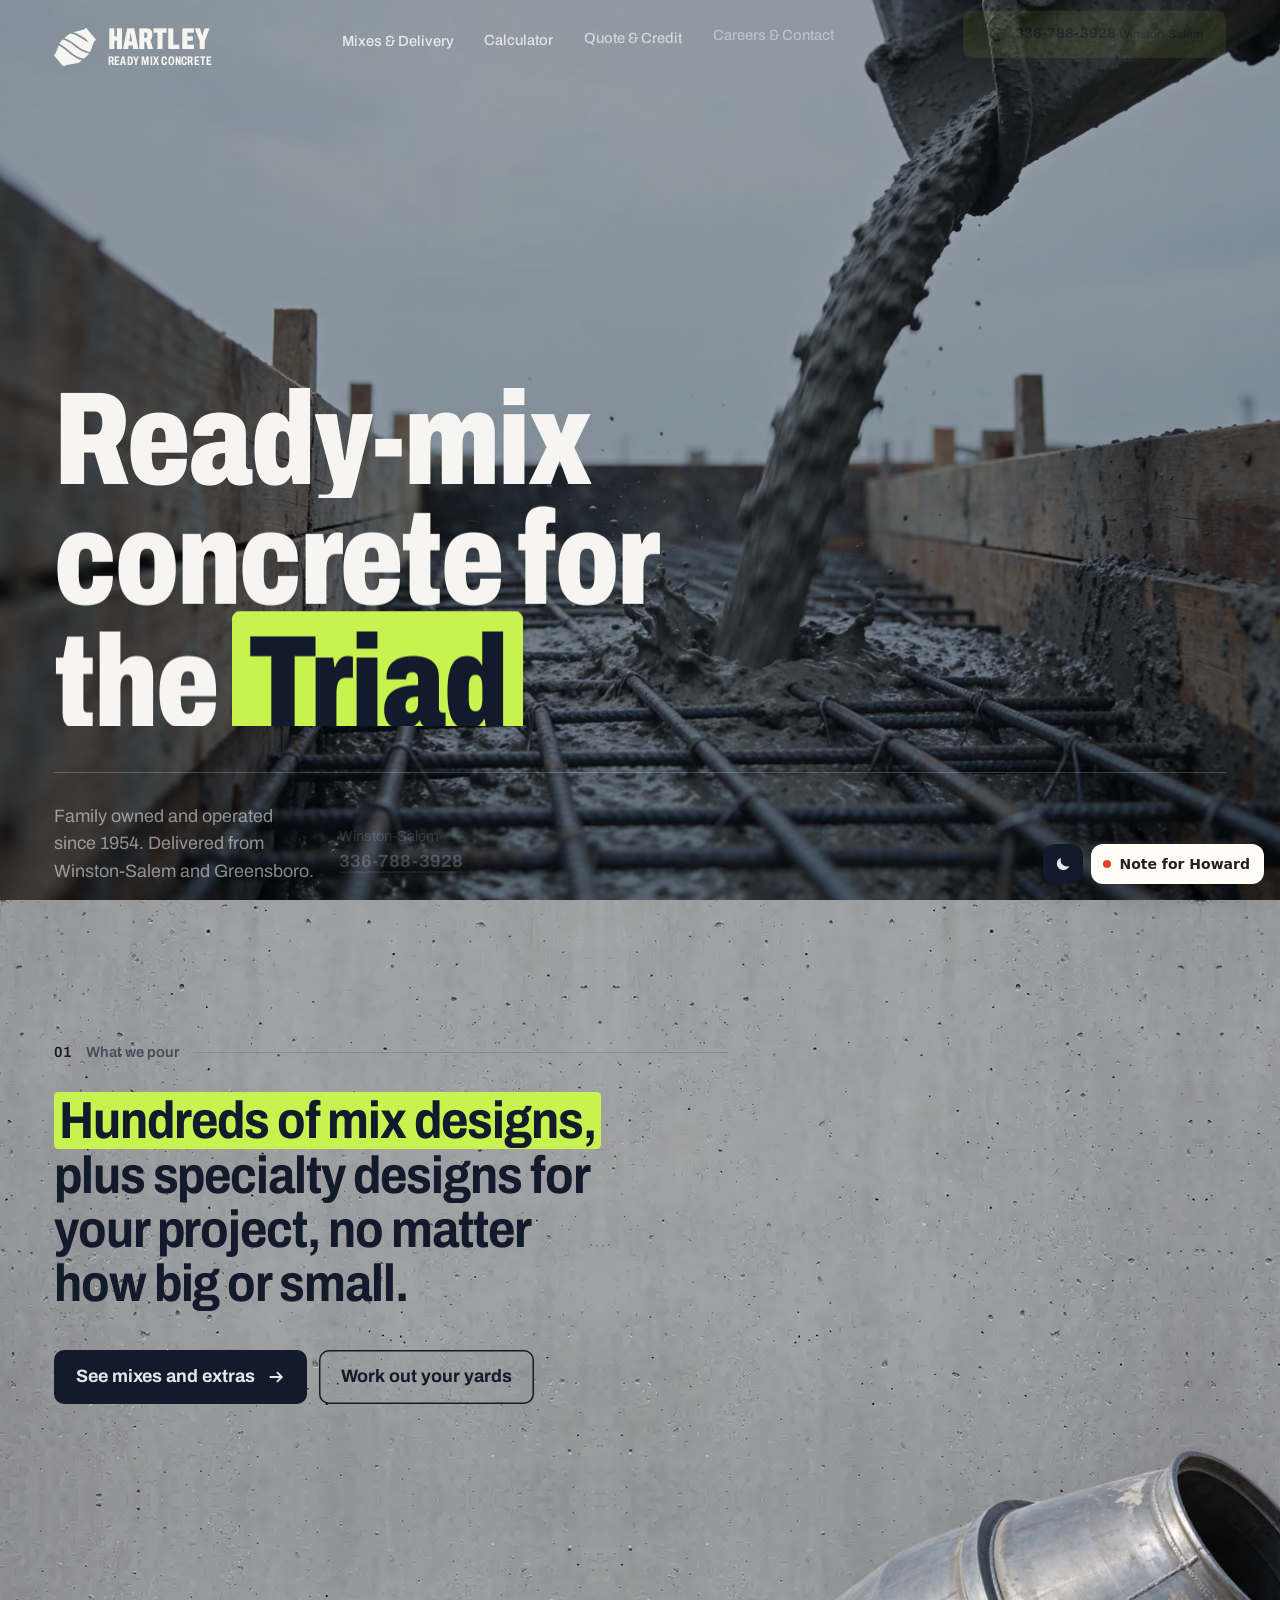
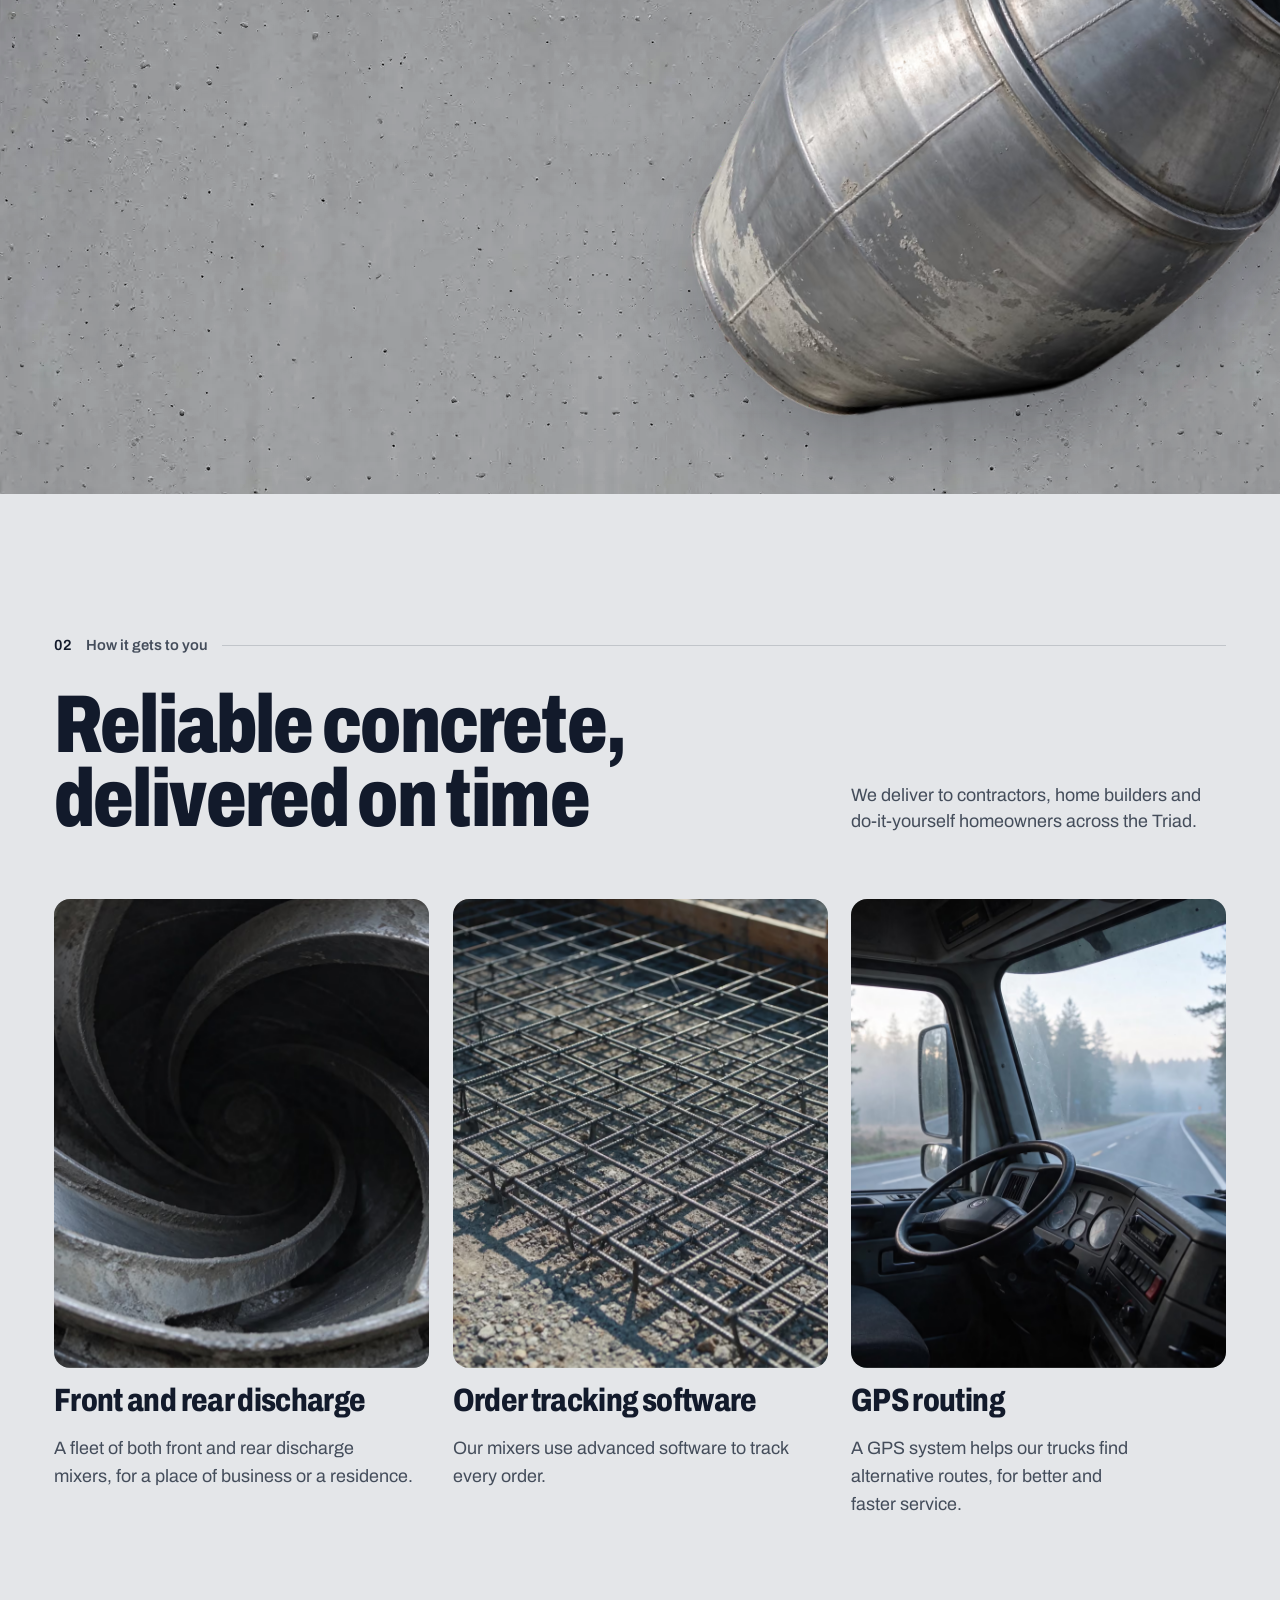
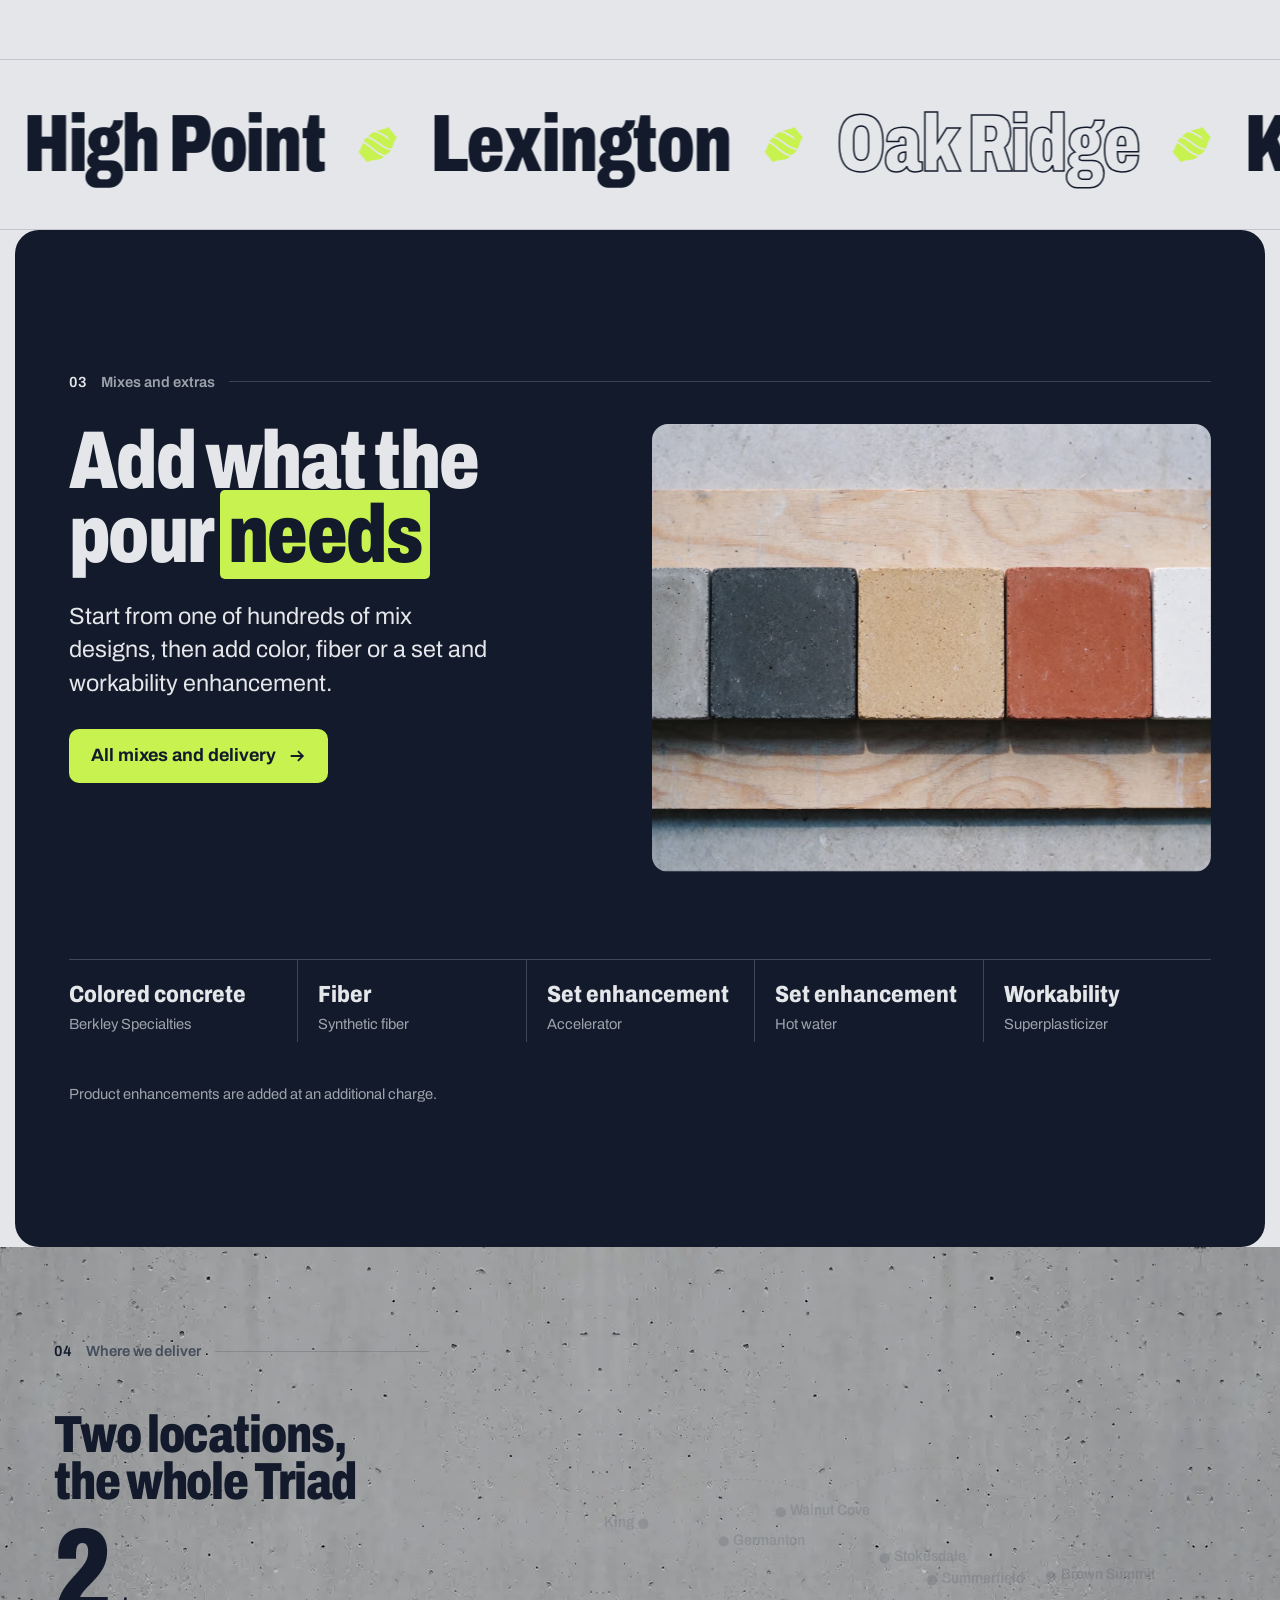
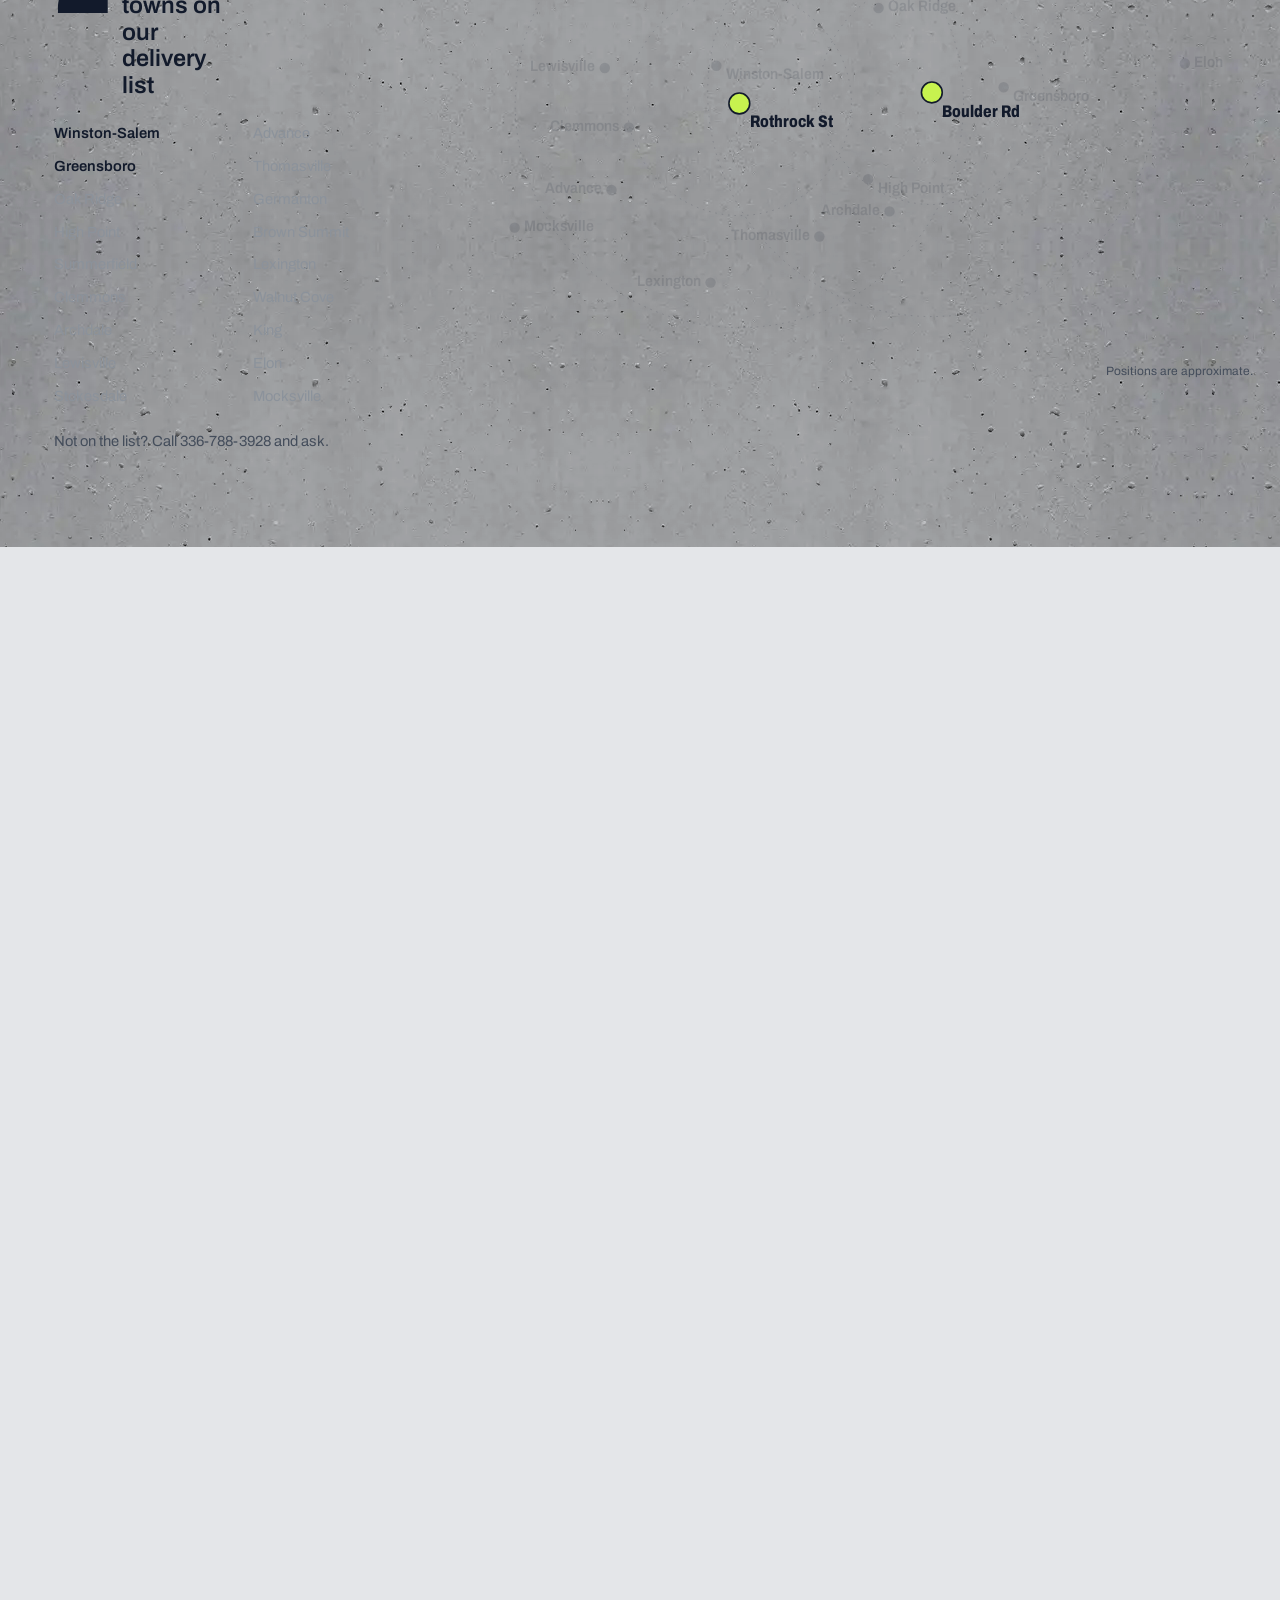
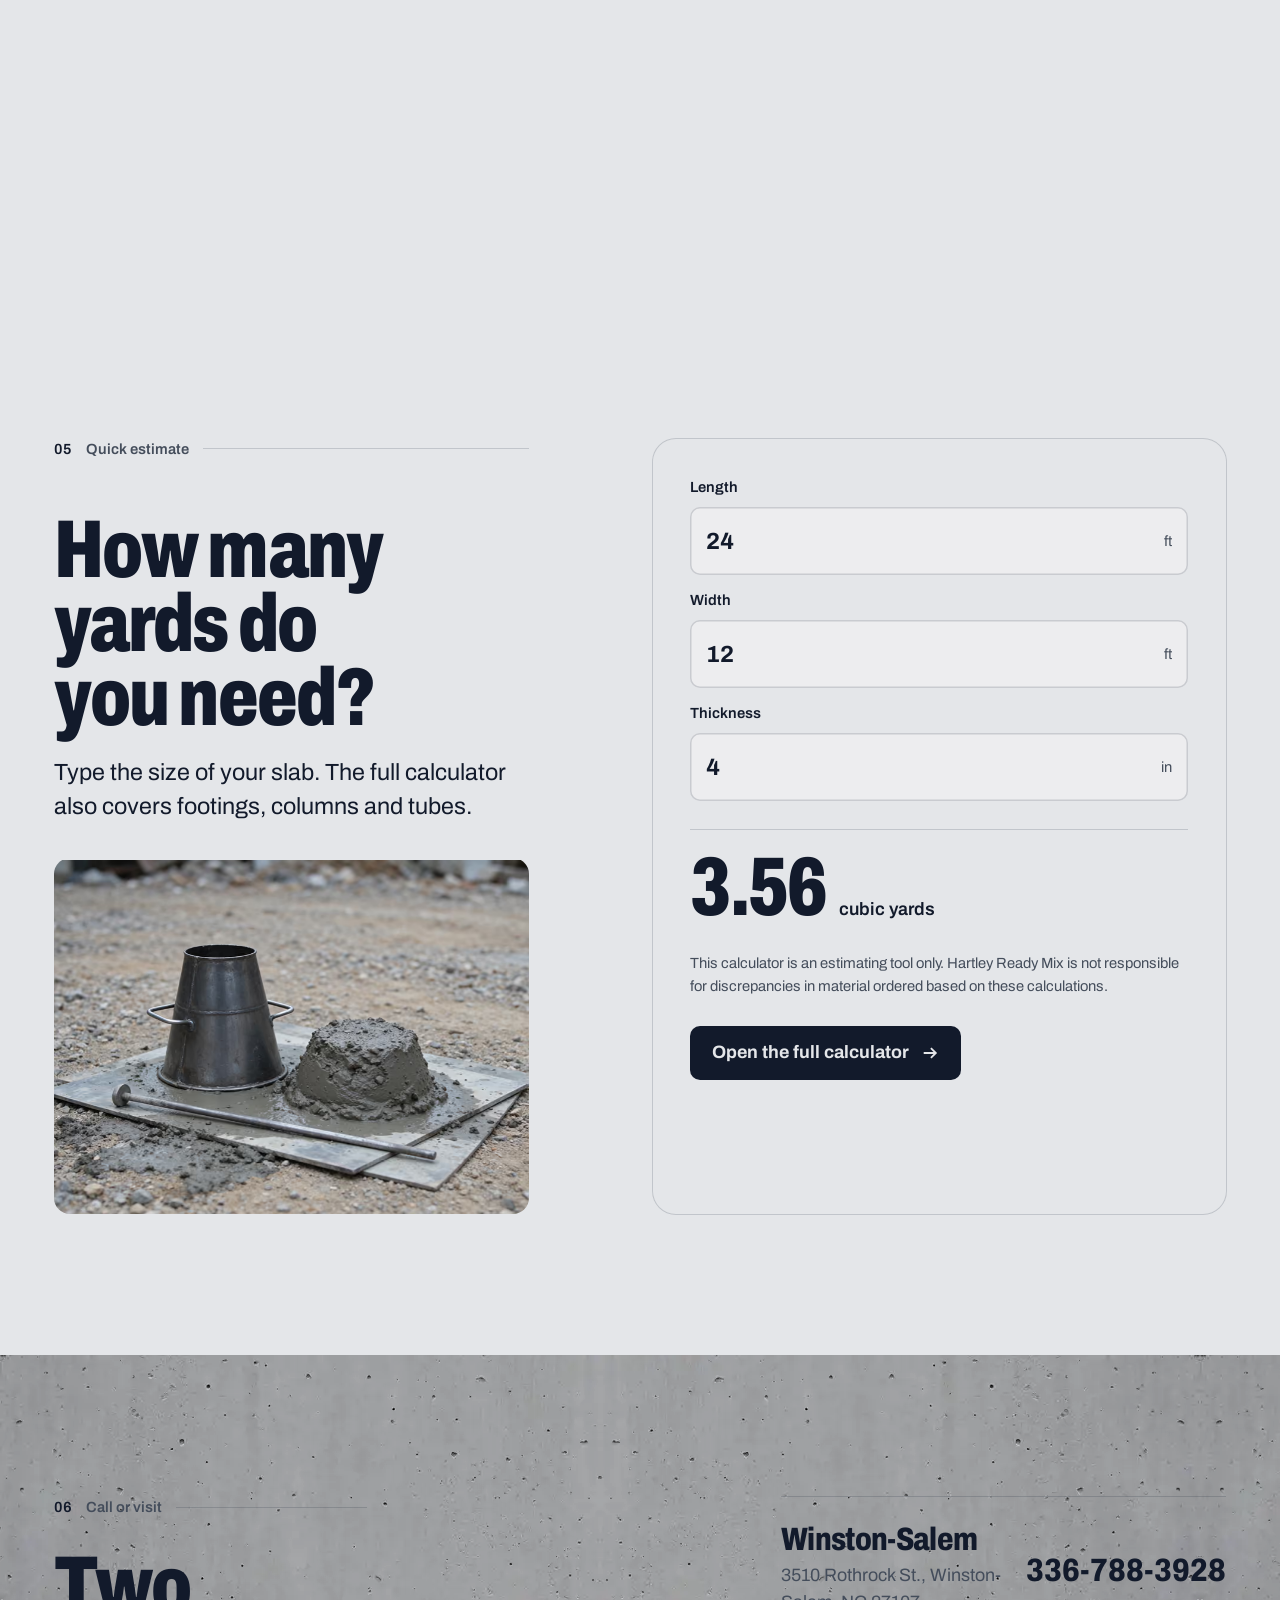
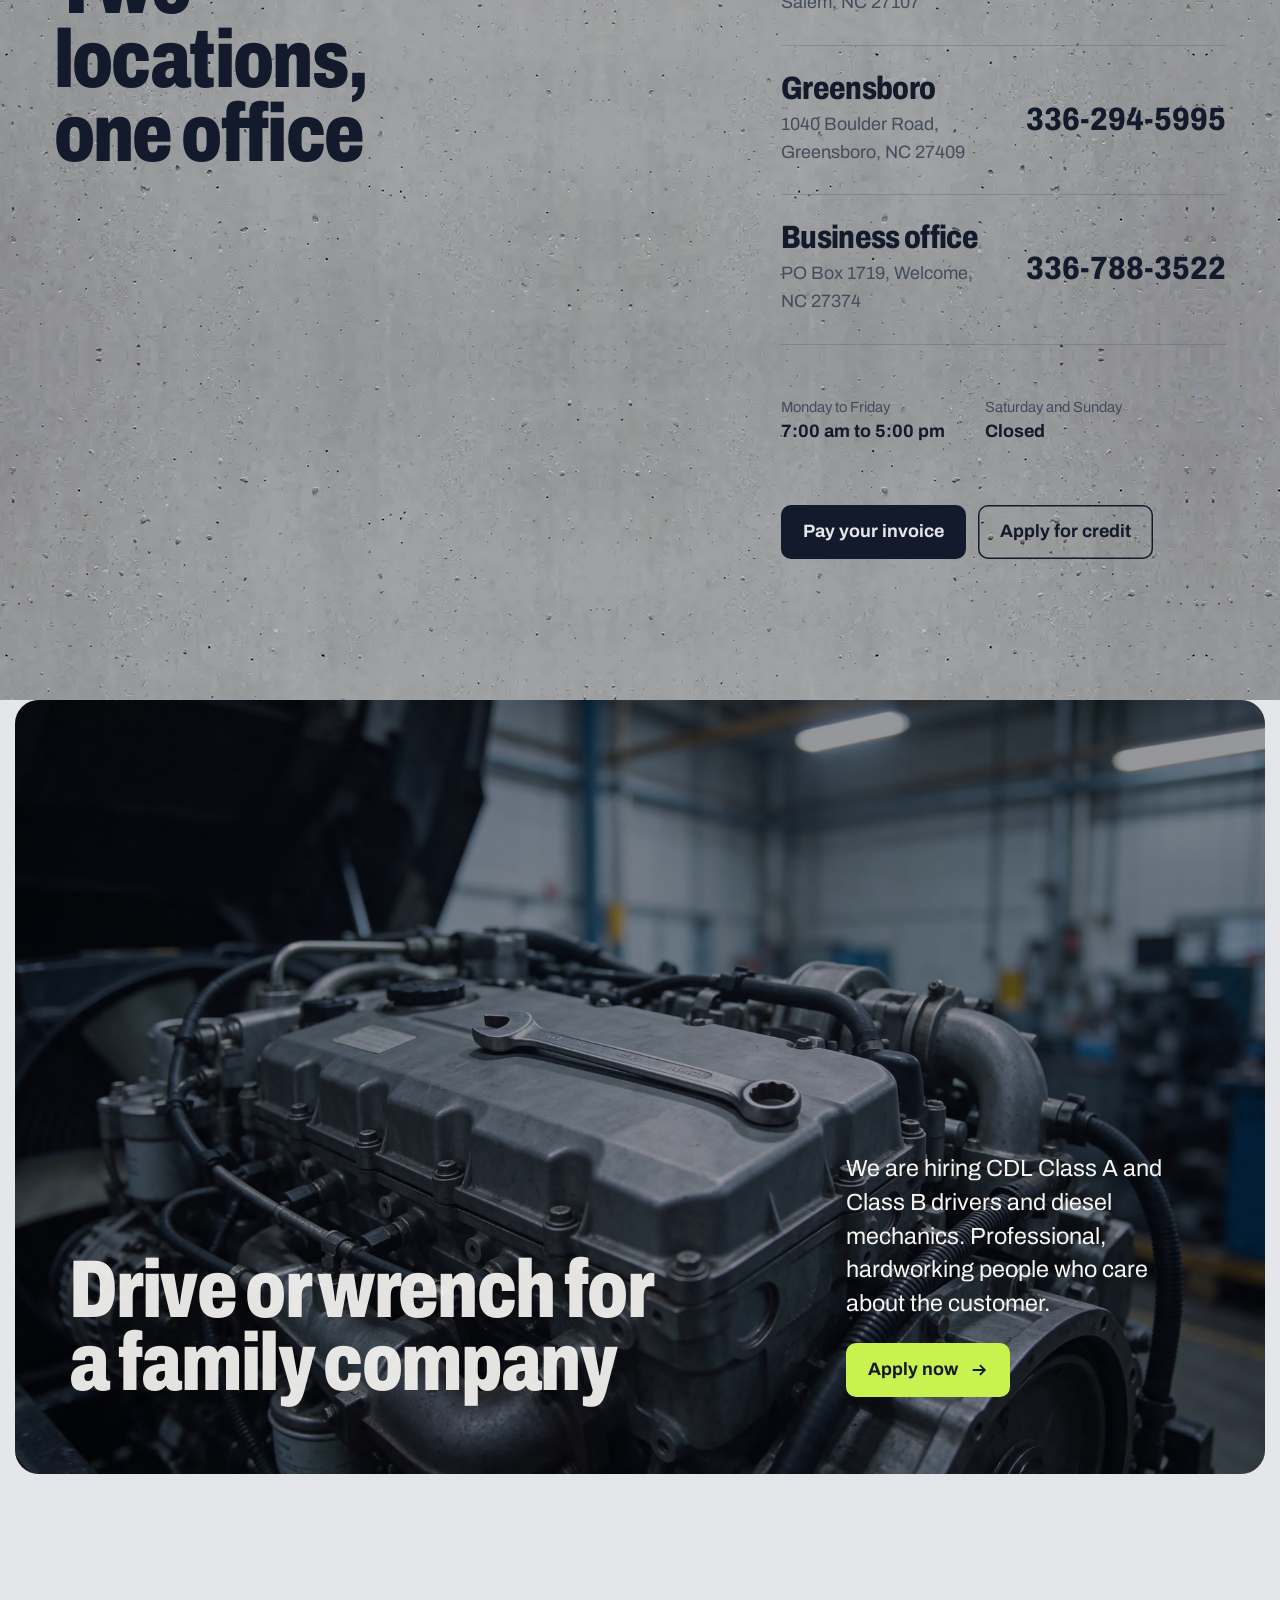
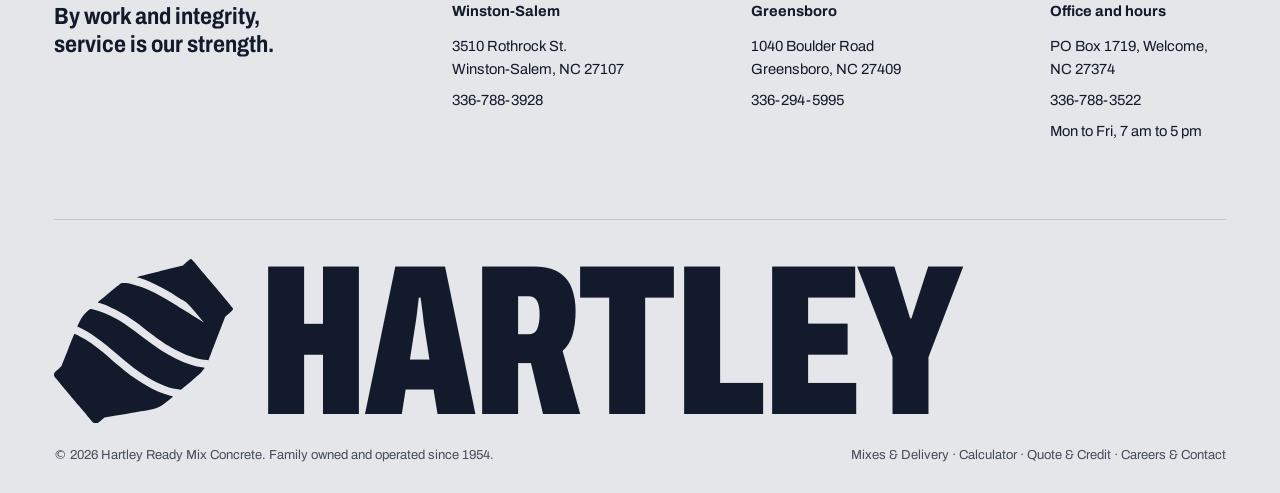
==== index.html @ 89323b5a "Chapter 3: Mixes & Delivery, Calculator, Quote & Credit, Careers & Contact Photo headers, full three" ====
<!doctype html>
<html lang="en" data-theme="light">
<head>
<meta charset="utf-8">
<meta name="viewport" content="width=device-width, initial-scale=1, viewport-fit=cover">
<title>Hartley Ready Mix Concrete | Ready-mix concrete for the Triad since 1954</title>
<meta name="description" content="Family owned and operated since 1954. Ready-mix concrete delivered from Winston-Salem and Greensboro, NC across the Triad. Call 336-788-3928.">
<meta name="robots" content="noindex">
<meta name="theme-color" content="#1b2130">
<meta name="color-scheme" content="light dark">
<link rel="icon" href="assets/brand/favicon.svg" type="image/svg+xml">
<link rel="preload" href="assets/fonts/archivo.woff2" as="font" type="font/woff2" crossorigin>
<link rel="preload" as="image" href="assets/img/hero-pour-1600.avif" imagesrcset="assets/img/hero-pour-1000.avif 1000w, assets/img/hero-pour-1600.avif 1600w, assets/img/hero-pour-2400.avif 2400w" imagesizes="100vw" type="image/avif" fetchpriority="high">
<link rel="stylesheet" href="assets/css/site.css">
<script>
  (function () {
    var d = document.documentElement;
    try {
      var saved = localStorage.getItem("hrm-theme");
      d.dataset.theme = saved || (matchMedia("(prefers-color-scheme: dark)").matches ? "dark" : "light");
      var calm = matchMedia("(prefers-reduced-motion: reduce)").matches;
      if (!calm && !sessionStorage.getItem("hrm-intro")) {
        d.classList.add("intro");
        setTimeout(function () { d.classList.remove("intro"); }, 5000);
      }
    } catch (e) {}
  })();
</script>
</head>
<body>
<svg width="0" height="0" style="position:absolute" aria-hidden="true">
  <symbol id="mark" viewBox="0 0 787 723"><path fill="currentColor" fill-rule="evenodd" d="M 595.7 2.2 C 593.7 3.4,586.2 9.8,578.9 16.4 L 565.9 28.4 529.7 37.7 C 509.7 42.8,464.7 54.2,429.5 63.0 C 360.2 80.4,361.5 80.0,364.5 80.7 C 402.9 89.4,478.2 125.8,542 166.5 C 551.6 172.6,562.6 179.3,566.5 181.4 C 580.5 189.1,582.9 191.1,597.7 207.8 C 614.6 226.8,632.0 247.1,643.4 261 C 647.7 266.2,652.8 272.1,654.8 274.2 C 659.6 279.3,658.4 278.9,647.7 272.1 C 636.1 264.7,580.0 230.1,561.5 218.8 C 553.8 214.1,533.0 201.2,515.3 190.2 C 444.2 145.7,397.5 123.9,346.5 111.5 C 323.2 105.8,300.0 104.2,292.9 107.9 C 288.7 110.1,192.9 189.5,193.0 190.8 C 193.0 191.2,196.5 192.5,200.7 193.8 C 233.7 203.7,273.2 222.2,312.7 246.3 C 329.6 256.6,367.2 282.4,381 293.1 C 465.2 358.9,496.8 380.3,547.0 405.4 C 595.4 429.6,636.9 442.4,671.9 444.1 L 678.4 444.5 682.6 433.5 C 685.0 427.4,696.3 397.9,707.8 368 C 719.3 338.0,734.0 299.9,740.4 283.4 L 752.0 253.4 758.2 248.5 C 780.4 230.8,787.9 222.6,786.4 217.9 C 785.2 214.1,758.6 181.9,682.3 91.9 C 664.8 71.3,641.7 44.0,631.1 31.4 C 601.8 -3.1,603.0 -2.1,595.7 2.2 M 151.4 225.3 C 134.7 238.5,121.6 255.6,109.7 279.7 C 105.3 288.7,101.9 296.1,102.1 296.3 C 102.3 296.4,105.6 297.8,109.5 299.4 C 148.1 315.0,214.9 362.5,281.5 421.6 C 347.8 480.4,398.9 516.2,456.6 544.4 C 488.3 559.9,515.8 568.8,544.1 572.5 L 556.8 574.2 566.8 566.3 C 597.1 542.3,641.9 503.7,648.0 496.3 C 656.3 486.4,662 478.9,662 477.9 C 662 477.4,659.8 476.8,657.2 476.4 C 580.1 466.3,496.9 425.5,399 349.8 C 332.3 298.4,307.8 281.4,269 259.9 C 238.7 243.2,201.7 228.4,173 221.5 C 159.3 218.2,160.6 218.0,151.4 225.3 M 80.1 350.2 C 75.2 362.4,68.0 380.6,64.1 390.5 C 54.3 415.9,34.0 466.9,32.4 470.5 C 31.6 472.1,27.0 476.6,22.2 480.4 C 3.0 495.8,-0.0 499.6,0.0 508.2 C 0.0 515.1,-0.3 514.4,20.5 539.1 C 30.4 550.8,50.2 574.4,64.5 591.5 C 78.7 608.5,99.0 632.6,109.5 645 C 119.9 657.3,137.6 678.3,148.6 691.5 C 171.0 718.2,171.9 719.2,177.2 721.4 C 185.5 724.9,189.8 723.2,203.5 711.4 C 209 706.7,215.3 701.2,217.7 699.3 L 221.9 695.8 265.7 688.4 C 393.8 666.9,418.3 662.7,427.4 660.8 C 445.5 657.1,461.8 650.4,476.6 640.8 C 484.5 635.7,522.8 605.1,522.9 603.8 C 522.9 603.5,517.7 602.0,511.2 600.5 C 465.1 589.7,404.8 559.3,344 516.1 C 323.7 501.8,281.1 466.9,245.5 435.6 C 207.5 402.3,168.0 372.1,138.5 353.8 C 125.4 345.7,92.0 328,89.9 328 C 89.5 328,85.1 338.0,80.1 350.2"/></symbol>
  <symbol id="arrow" viewBox="0 0 20 20"><path d="M3 10h13M11 4.5 16.5 10 11 15.5" fill="none" stroke="currentColor" stroke-width="2"/></symbol>
  <symbol id="sun" viewBox="0 0 24 24"><circle cx="12" cy="12" r="4.5" fill="currentColor"/><path d="M12 1.5v3M12 19.5v3M1.5 12h3M19.5 12h3M4.6 4.6l2.1 2.1M17.3 17.3l2.1 2.1M4.6 19.4l2.1-2.1M17.3 6.7l2.1-2.1" stroke="currentColor" stroke-width="2" stroke-linecap="round"/></symbol>
  <symbol id="moon" viewBox="0 0 24 24"><path d="M20.5 14.6A8.6 8.6 0 0 1 9.4 3.5a8.6 8.6 0 1 0 11.1 11.1z" fill="currentColor"/></symbol>
  <symbol id="phone" viewBox="0 0 20 20"><path d="M6.6 2.5 8.4 6.6 6.7 8a10 10 0 0 0 5.3 5.3l1.4-1.7 4.1 1.8-.6 3.5a1.6 1.6 0 0 1-1.6 1.3A14.7 14.7 0 0 1 1.8 4.7 1.6 1.6 0 0 1 3.1 3z" fill="currentColor"/></symbol>
</svg>

<a class="skip" href="#main">Skip to content</a>

<div class="intro-screen" aria-hidden="true">
  <div class="intro-bg"></div>
  <div class="intro-logo">
    <svg viewBox="0 0 787 723"><use href="#mark"/></svg>
    <span class="brand-word"><b>HARTLEY</b><small>READY MIX CONCRETE</small></span>
  </div>
</div>

<header class="site-header">
  <div class="wrap">
    <a class="brand" href="index.html" aria-label="Hartley Ready Mix Concrete, home">
      <svg viewBox="0 0 787 723" aria-hidden="true"><use href="#mark"/></svg>
      <span class="brand-word"><b>HARTLEY</b><small>READY MIX CONCRETE</small></span>
    </a>
    <nav class="nav" aria-label="Main">
      <a href="mixes-delivery.html"><span class="swap"><span>Mixes &amp; Delivery</span><span aria-hidden="true">Mixes &amp; Delivery</span></span></a>
      <a href="calculator.html"><span class="swap"><span>Calculator</span><span aria-hidden="true">Calculator</span></span></a>
      <a href="quote-credit.html"><span class="swap"><span>Quote &amp; Credit</span><span aria-hidden="true">Quote &amp; Credit</span></span></a>
      <a href="careers-contact.html"><span class="swap"><span>Careers &amp; Contact</span><span aria-hidden="true">Careers &amp; Contact</span></span></a>
    </nav>
    <div class="hdr-tools">
      <a class="btn btn-accent hdr-call" href="tel:+13367883928">
        <svg aria-hidden="true"><use href="#phone"/></svg>
        <span>336-788-3928 <small>Winston-Salem</small></span>
      </a>
    </div>
  </div>
</header>

<main id="main">
  <section class="hero" aria-labelledby="hero-title">
    <picture class="hero-media">
      <source type="image/avif" srcset="assets/img/hero-pour-1000.avif 1000w, assets/img/hero-pour-1600.avif 1600w, assets/img/hero-pour-2400.avif 2400w" sizes="100vw">
      <img src="assets/img/hero-pour-1600.webp" srcset="assets/img/hero-pour-1000.webp 1000w, assets/img/hero-pour-1600.webp 1600w, assets/img/hero-pour-2400.webp 2400w" sizes="100vw" width="2400" height="1350" alt="Fresh concrete pouring from a steel chute into formwork over a rebar grid" fetchpriority="high">
    </picture>

    <div class="wrap hero-body">
      <h1 class="hero-title" id="hero-title">
        <span class="ln"><span>Ready-mix</span></span>
        <span class="ln"><span>concrete for</span></span>
        <span class="ln"><span>the <span class="mark-word">Triad</span></span></span>
      </h1>
    </div>

    <div class="wrap">
      <div class="hero-bar">
        <p class="lead">Family owned and operated since 1954. Delivered from Winston-Salem and Greensboro.</p>
        <dl><dt>Winston-Salem</dt><dd><a class="tel" href="tel:+13367883928">336-788-3928</a></dd></dl>
        <dl><dt>Greensboro</dt><dd><a class="tel" href="tel:+13362945995">336-294-5995</a></dd></dl>
        <dl><dt>Hours</dt><dd>Mon to Fri, 7 am to 5 pm</dd></dl>
        <a class="btn btn-accent" href="quote-credit.html"><span class="swap"><span>Request a quote</span><span aria-hidden="true">Request a quote</span></span><svg aria-hidden="true"><use href="#arrow"/></svg></a>
      </div>
    </div>
  </section>

  <section class="section statement textured" aria-labelledby="st-title">
    <div class="wrap statement-grid">
      <div class="statement-copy">
        <p class="kicker"><i>01</i> What we pour</p>
        <h2 id="st-title" class="big" data-split><em>Hundreds of mix designs,</em> plus specialty designs for your project, no matter how big or small.</h2>
        <div class="cta-row">
          <a class="btn btn-ink" href="mixes-delivery.html"><span class="swap"><span>See mixes and extras</span><span aria-hidden="true">See mixes and extras</span></span><svg aria-hidden="true"><use href="#arrow"/></svg></a>
          <a class="btn btn-line" href="calculator.html">Work out your yards</a>
        </div>
      </div>
      <div class="statement-subject" aria-hidden="true">
        <picture>
          <source type="image/avif" srcset="assets/img/drum-900.avif 900w, assets/img/drum-1400.avif 1400w" sizes="(max-width: 1080px) 80vw, 55vw">
          <img src="assets/img/drum-1400.webp" srcset="assets/img/drum-900.webp 900w, assets/img/drum-1400.webp 1400w" sizes="(max-width: 1080px) 80vw, 55vw" width="1400" height="1400" alt="" loading="lazy" decoding="async">
        </picture>
      </div>
    </div>
  </section>

  <section class="section" aria-labelledby="fleet-title">
    <div class="wrap">
      <p class="kicker"><i>02</i> How it gets to you</p>
      <div class="fleet-head">
        <h2 class="h2" id="fleet-title">Reliable concrete, delivered on time</h2>
        <p class="lede">We deliver to contractors, home builders and do-it-yourself homeowners across the Triad.</p>
      </div>
      <div class="cards">
        <article class="card">
          <figure class="reveal-img"><picture>
            <source type="image/avif" srcset="assets/img/fleet-drum-800.avif 800w, assets/img/fleet-drum-1200.avif 1200w" sizes="(max-width: 1080px) 100vw, 31vw">
            <img src="assets/img/fleet-drum-1200.webp" srcset="assets/img/fleet-drum-800.webp 800w, assets/img/fleet-drum-1200.webp 1200w" sizes="(max-width: 1080px) 100vw, 31vw" width="1200" height="1500" alt="Steel fins inside a concrete mixer drum" loading="lazy" decoding="async">
          </picture></figure>
          <h3>Front and rear discharge</h3>
          <p>A fleet of both front and rear discharge mixers, for a place of business or a residence.</p>
        </article>
        <article class="card">
          <figure class="reveal-img"><picture>
            <source type="image/avif" srcset="assets/img/fleet-rebar-800.avif 800w, assets/img/fleet-rebar-1200.avif 1200w" sizes="(max-width: 1080px) 100vw, 31vw">
            <img src="assets/img/fleet-rebar-1200.webp" srcset="assets/img/fleet-rebar-800.webp 800w, assets/img/fleet-rebar-1200.webp 1200w" sizes="(max-width: 1080px) 100vw, 31vw" width="1200" height="1500" alt="Tied rebar grid inside wooden forms, ready for a pour" loading="lazy" decoding="async">
          </picture></figure>
          <h3>Order tracking software</h3>
          <p>Our mixers use advanced software to track every order.</p>
        </article>
        <article class="card">
          <figure class="reveal-img"><picture>
            <source type="image/avif" srcset="assets/img/fleet-cab-800.avif 800w, assets/img/fleet-cab-1200.avif 1200w" sizes="(max-width: 1080px) 100vw, 31vw">
            <img src="assets/img/fleet-cab-1200.webp" srcset="assets/img/fleet-cab-800.webp 800w, assets/img/fleet-cab-1200.webp 1200w" sizes="(max-width: 1080px) 100vw, 31vw" width="1200" height="1500" alt="Truck cab at dawn looking out at a road through pine trees" loading="lazy" decoding="async">
          </picture></figure>
          <h3>GPS routing</h3>
          <p>A GPS system helps our trucks find alternative routes, for better and faster service.</p>
        </article>
      </div>
    </div>
  </section>

  <div class="ticker" aria-hidden="true">
    <div class="ticker-track"><div class="ticker-row"><span>Winston-Salem</span><svg viewBox="0 0 787 723"><use href="#mark"/></svg><span>Greensboro</span><svg viewBox="0 0 787 723"><use href="#mark"/></svg><span>High Point</span><svg viewBox="0 0 787 723"><use href="#mark"/></svg><span>Lexington</span><svg viewBox="0 0 787 723"><use href="#mark"/></svg><span>Oak Ridge</span><svg viewBox="0 0 787 723"><use href="#mark"/></svg><span>King</span><svg viewBox="0 0 787 723"><use href="#mark"/></svg><span>Advance</span><svg viewBox="0 0 787 723"><use href="#mark"/></svg><span>Clemmons</span><svg viewBox="0 0 787 723"><use href="#mark"/></svg><span>Archdale</span><svg viewBox="0 0 787 723"><use href="#mark"/></svg><span>Mocksville</span><svg viewBox="0 0 787 723"><use href="#mark"/></svg><span>Germanton</span><svg viewBox="0 0 787 723"><use href="#mark"/></svg><span>Walnut Cove</span><svg viewBox="0 0 787 723"><use href="#mark"/></svg><span>Elon</span><svg viewBox="0 0 787 723"><use href="#mark"/></svg><span>Thomasville</span><svg viewBox="0 0 787 723"><use href="#mark"/></svg><span>Summerfield</span><svg viewBox="0 0 787 723"><use href="#mark"/></svg><span>Stokesdale</span><svg viewBox="0 0 787 723"><use href="#mark"/></svg><span>Brown Summit</span><svg viewBox="0 0 787 723"><use href="#mark"/></svg><span>Lewisville</span><svg viewBox="0 0 787 723"><use href="#mark"/></svg></div><div class="ticker-row"><span>Winston-Salem</span><svg viewBox="0 0 787 723"><use href="#mark"/></svg><span>Greensboro</span><svg viewBox="0 0 787 723"><use href="#mark"/></svg><span>High Point</span><svg viewBox="0 0 787 723"><use href="#mark"/></svg><span>Lexington</span><svg viewBox="0 0 787 723"><use href="#mark"/></svg><span>Oak Ridge</span><svg viewBox="0 0 787 723"><use href="#mark"/></svg><span>King</span><svg viewBox="0 0 787 723"><use href="#mark"/></svg><span>Advance</span><svg viewBox="0 0 787 723"><use href="#mark"/></svg><span>Clemmons</span><svg viewBox="0 0 787 723"><use href="#mark"/></svg><span>Archdale</span><svg viewBox="0 0 787 723"><use href="#mark"/></svg><span>Mocksville</span><svg viewBox="0 0 787 723"><use href="#mark"/></svg><span>Germanton</span><svg viewBox="0 0 787 723"><use href="#mark"/></svg><span>Walnut Cove</span><svg viewBox="0 0 787 723"><use href="#mark"/></svg><span>Elon</span><svg viewBox="0 0 787 723"><use href="#mark"/></svg><span>Thomasville</span><svg viewBox="0 0 787 723"><use href="#mark"/></svg><span>Summerfield</span><svg viewBox="0 0 787 723"><use href="#mark"/></svg><span>Stokesdale</span><svg viewBox="0 0 787 723"><use href="#mark"/></svg><span>Brown Summit</span><svg viewBox="0 0 787 723"><use href="#mark"/></svg><span>Lewisville</span><svg viewBox="0 0 787 723"><use href="#mark"/></svg></div></div>
  </div>

  <section class="section band" aria-labelledby="mix-title">
    <div class="wrap">
      <p class="kicker"><i>03</i> Mixes and extras</p>
      <div class="mixes">
        <div class="mixes-copy">
          <h2 class="h2" id="mix-title">Add what the pour <em>needs</em></h2>
          <p class="lede">Start from one of hundreds of mix designs, then add color, fiber or a set and workability enhancement.</p>
          <div><a class="btn btn-accent" href="mixes-delivery.html"><span class="swap"><span>All mixes and delivery</span><span aria-hidden="true">All mixes and delivery</span></span><svg aria-hidden="true"><use href="#arrow"/></svg></a></div>
        </div>
        <figure class="mixes-visual reveal-img"><picture>
          <source type="image/avif" srcset="assets/img/samples-900.avif 900w, assets/img/samples-1400.avif 1400w" sizes="(max-width: 1080px) 100vw, 48vw">
          <img src="assets/img/samples-1400.webp" srcset="assets/img/samples-900.webp 900w, assets/img/samples-1400.webp 1400w" sizes="(max-width: 1080px) 100vw, 48vw" width="1400" height="1120" alt="Cast concrete sample tiles in natural grey, charcoal, buff, terracotta and white" loading="lazy" decoding="async">
        </picture></figure>
        <ul class="extras">
          <li><b>Colored concrete</b><span>Berkley Specialties</span></li>
          <li><b>Fiber</b><span>Synthetic fiber</span></li>
          <li><b>Set enhancement</b><span>Accelerator</span></li>
          <li><b>Set enhancement</b><span>Hot water</span></li>
          <li><b>Workability</b><span>Superplasticizer</span></li>
        </ul>
        <p class="extras-note">Product enhancements are added at an additional charge.</p>
      </div>
    </div>
  </section>

  <section class="area textured" aria-labelledby="area-title" data-area>
    <div class="wrap area-grid">
      <div class="area-copy">
        <p class="kicker"><i>04</i> Where we deliver</p>
        <h2 class="h2" id="area-title">Two locations, the whole Triad</h2>
        <div class="count" aria-hidden="true"><b data-count="18">18</b><span>towns on our delivery list</span></div>
        <ul class="towns" aria-label="Towns we serve"></ul>
        <p class="calc-note">Not on the list? Call 336-788-3928 and ask.</p>
      </div>
      <div class="map" aria-hidden="true">
        <svg viewBox="0 0 1000 690">
          <g class="routes"></g>
          <g class="rings"><circle class="ring" cx="358.7" cy="352.9" r="140"/><circle class="ring" cx="358.7" cy="352.9" r="280"/><circle class="ring" cx="599.2" cy="339.1" r="140"/><circle class="ring" cx="599.2" cy="339.1" r="280"/></g>
          <g class="towns-g"><g class="town" data-i="0"><circle cx="330.0" cy="305.8" r="5"/><text x="342.0" y="322.8" text-anchor="start">Winston-Salem</text></g>
<g class="town" data-i="1"><circle cx="688.9" cy="332.6" r="5"/><text x="700.9" y="349.6" text-anchor="start">Greensboro</text></g>
<g class="town" data-i="2"><circle cx="532.6" cy="233.6" r="5"/><text x="544.6" y="237.6" text-anchor="start">Oak Ridge</text></g>
<g class="town" data-i="3"><circle cx="519.6" cy="447.4" r="5"/><text x="531.6" y="464.4" text-anchor="start">High Point</text></g>
<g class="town" data-i="4"><circle cx="599.4" cy="198.9" r="5"/><text x="611.4" y="202.9" text-anchor="start">Summerfield</text></g>
<g class="town" data-i="5"><circle cx="220.6" cy="382.8" r="5"/><text x="208.6" y="386.8" text-anchor="end">Clemmons</text></g>
<g class="town" data-i="6"><circle cx="546.3" cy="487.7" r="5"/><text x="534.3" y="491.7" text-anchor="end">Archdale</text></g>
<g class="town" data-i="7"><circle cx="190.6" cy="308.6" r="5"/><text x="178.6" y="312.6" text-anchor="end">Lewisville</text></g>
<g class="town" data-i="8"><circle cx="540.1" cy="171.4" r="5"/><text x="552.1" y="175.4" text-anchor="start">Stokesdale</text></g>
<g class="town" data-i="9"><circle cx="199.0" cy="461.0" r="5"/><text x="187.0" y="465.0" text-anchor="end">Advance</text></g>
<g class="town" data-i="10"><circle cx="458.7" cy="519.1" r="5"/><text x="446.7" y="523.1" text-anchor="end">Thomasville</text></g>
<g class="town" data-i="11"><circle cx="339.0" cy="150.4" r="5"/><text x="351.0" y="154.4" text-anchor="start">Germanton</text></g>
<g class="town" data-i="12"><circle cx="748.2" cy="193.8" r="5"/><text x="760.2" y="197.8" text-anchor="start">Brown Summit</text></g>
<g class="town" data-i="13"><circle cx="322.7" cy="576.7" r="5"/><text x="310.7" y="580.7" text-anchor="end">Lexington</text></g>
<g class="town" data-i="14"><circle cx="410.5" cy="113.9" r="5"/><text x="422.5" y="117.9" text-anchor="start">Walnut Cove</text></g>
<g class="town" data-i="15"><circle cx="238.7" cy="128.4" r="5"/><text x="226.7" y="132.4" text-anchor="end">King</text></g>
<g class="town" data-i="16"><circle cx="915.3" cy="302.9" r="5"/><text x="927.3" y="306.9" text-anchor="start">Elon</text></g>
<g class="town" data-i="17"><circle cx="78.0" cy="508.0" r="5"/><text x="90.0" y="512.0" text-anchor="start">Mocksville</text></g></g>
          <g class="yard" data-x="358.7" data-y="352.9"><circle cx="358.7" cy="352.9" r="13"/><text x="372" y="382">Rothrock St</text></g>
          <g class="yard" data-x="599.2" data-y="339.1"><circle cx="599.2" cy="339.1" r="13"/><text x="612" y="370">Boulder Rd</text></g>
        </svg>
        <p class="map-note">Positions are approximate.</p>
      </div>
    </div>
  </section>

  <section class="section" aria-labelledby="calc-title">
    <div class="wrap calc">
      <div class="calc-copy">
        <p class="kicker"><i>05</i> Quick estimate</p>
        <h2 class="h2" id="calc-title">How many yards do you need?</h2>
        <p class="lede">Type the size of your slab. The full calculator also covers footings, columns and tubes.</p>
        <figure class="reveal-img"><picture>
          <source type="image/avif" srcset="assets/img/slump-800.avif 800w, assets/img/slump-1200.avif 1200w" sizes="(max-width: 1080px) 100vw, 40vw">
          <img src="assets/img/slump-1200.webp" srcset="assets/img/slump-800.webp 800w, assets/img/slump-1200.webp 1200w" sizes="(max-width: 1080px) 100vw, 40vw" width="1200" height="900" alt="Steel slump cone beside a slumped mound of fresh concrete" loading="lazy" decoding="async">
        </picture></figure>
      </div>
      <form class="calc-box" data-calc onsubmit="return false">
        <div class="calc-fields">
          <div class="field"><label for="c-l">Length</label><div class="in"><input id="c-l" type="number" inputmode="decimal" min="0" step="any" value="24"><span class="u">ft</span></div></div>
          <div class="field"><label for="c-w">Width</label><div class="in"><input id="c-w" type="number" inputmode="decimal" min="0" step="any" value="12"><span class="u">ft</span></div></div>
          <div class="field"><label for="c-t">Thickness</label><div class="in"><input id="c-t" type="number" inputmode="decimal" min="0" step="any" value="4"><span class="u">in</span></div></div>
        </div>
        <div class="result" aria-live="polite"><output for="c-l c-w c-t" data-out>3.56</output><span>cubic yards</span></div>
        <p class="calc-note">This calculator is an estimating tool only. Hartley Ready Mix is not responsible for discrepancies in material ordered based on these calculations.</p>
        <div><a class="btn btn-ink" href="calculator.html"><span class="swap"><span>Open the full calculator</span><span aria-hidden="true">Open the full calculator</span></span><svg aria-hidden="true"><use href="#arrow"/></svg></a></div>
      </form>
    </div>
  </section>

  <section class="section textured" aria-labelledby="loc-title">
    <div class="wrap locs">
      <div>
        <p class="kicker"><i>06</i> Call or visit</p>
        <h2 class="h2" id="loc-title">Two locations, one office</h2>
      </div>
      <div class="loc-list">
        <div class="loc"><h3>Winston-Salem</h3><address>3510 Rothrock St., Winston-Salem, NC 27107</address><a class="tel" href="tel:+13367883928">336-788-3928</a></div>
        <div class="loc"><h3>Greensboro</h3><address>1040 Boulder Road, Greensboro, NC 27409</address><a class="tel" href="tel:+13362945995">336-294-5995</a></div>
        <div class="loc"><h3>Business office</h3><address>PO Box 1719, Welcome, NC 27374</address><a class="tel" href="tel:+13367883522">336-788-3522</a></div>
      </div>
      <dl class="hours">
        <div><dt>Monday to Friday</dt><dd>7:00 am to 5:00 pm</dd></div>
        <div><dt>Saturday and Sunday</dt><dd>Closed</dd></div>
      </dl>
      <div class="quick">
        <a class="btn btn-ink" href="https://quickclick.com/r/pd8q563rj8bpxdf1z2608v1wsiwysn" rel="noopener" target="_blank">Pay your invoice</a>
        <a class="btn btn-line" href="quote-credit.html">Apply for credit</a>
      </div>
    </div>
  </section>

  <section class="careers" aria-labelledby="car-title">
    <picture>
      <source type="image/avif" srcset="assets/img/engine-1200.avif 1200w, assets/img/engine-2000.avif 2000w" sizes="100vw">
      <img src="assets/img/engine-2000.webp" srcset="assets/img/engine-1200.webp 1200w, assets/img/engine-2000.webp 2000w" sizes="100vw" width="2000" height="1125" alt="" loading="lazy" decoding="async">
    </picture>
    <div class="wrap careers-body">
      <h2 class="h2" id="car-title">Drive or wrench for a family company</h2>
      <div class="side">
        <p class="lede">We are hiring CDL Class A and Class B drivers and diesel mechanics. Professional, hardworking people who care about the customer.</p>
        <div><a class="btn btn-accent" href="careers-contact.html"><span class="swap"><span>Apply now</span><span aria-hidden="true">Apply now</span></span><svg aria-hidden="true"><use href="#arrow"/></svg></a></div>
      </div>
    </div>
  </section>
</main>

<footer class="site-footer">
  <div class="wrap">
    <div class="foot-grid">
      <div class="col"><p class="tag">By work and integrity, service is our strength.</p></div>
      <div class="col"><h4>Winston-Salem</h4><p>3510 Rothrock St.<br>Winston-Salem, NC 27107</p><a href="tel:+13367883928">336-788-3928</a></div>
      <div class="col"><h4>Greensboro</h4><p>1040 Boulder Road<br>Greensboro, NC 27409</p><a href="tel:+13362945995">336-294-5995</a></div>
      <div class="col" style="grid-column: span 2"><h4>Office and hours</h4><p>PO Box 1719, Welcome, NC 27374</p><a href="tel:+13367883522">336-788-3522</a><p>Mon to Fri, 7 am to 5 pm</p></div>
    </div>
    <div class="foot-word" aria-hidden="true"><svg viewBox="0 0 787 723"><use href="#mark"/></svg><b>HARTLEY</b></div>
    <div class="legal"><span>&copy; 2026 Hartley Ready Mix Concrete. Family owned and operated since 1954.</span><span><a href="mixes-delivery.html">Mixes &amp; Delivery</a> &middot; <a href="calculator.html">Calculator</a> &middot; <a href="quote-credit.html">Quote &amp; Credit</a> &middot; <a href="careers-contact.html">Careers &amp; Contact</a></span></div>
  </div>
</footer>

<nav class="callbar" aria-label="Call us">
  <a href="tel:+13367883928">Call Winston-Salem<small>336-788-3928</small></a>
  <a href="tel:+13362945995">Call Greensboro<small>336-294-5995</small></a>
</nav>

<!-- Viewer note for the preview only. Remove this block and .vnote styles before launch. -->
<div class="dock">
  <button class="theme-toggle" type="button" aria-label="Switch to dark mode" data-theme-toggle>
    <svg class="i-moon" aria-hidden="true"><use href="#moon"/></svg>
    <svg class="i-sun" aria-hidden="true"><use href="#sun"/></svg>
  </button>
  <button class="vnote-tab" type="button" data-vnote-open hidden><b></b>Note for Howard</button>
</div>
<div class="vnote" role="dialog" aria-modal="true" aria-labelledby="vnote-title" hidden data-vnote>
  <div class="vnote-card">
    <button class="x" type="button" aria-label="Close note" data-vnote-close>&times;</button>
    <p class="label" id="vnote-title">Not part of the website. A personal note for Howard, from Ayoub at Baitti Studio.</p>
    <p>Hi Howard,</p>
    <p>This is a working preview of a new website for Hartley Ready Mix, built over the last few weeks. Nothing here is final. The words, colours, layout and every photo can change. The photos are AI stand-ins until we can use real pictures of your trucks, your yards and your team, and a few pages are still being built, so some links land on a placeholder for now.</p>
    <p>A personal word. There are plenty of agencies out there, and I believe I am the right fit for this. I would put more into Hartley than any of them, because I am building my studio from the ground up and this work matters to me. It is not just a website. Every project like this one moves me closer to retiring my dad, and I am not slowing down. If we work together, we both win.</p>
    <p>And if the answer is no, that is completely fine. I hope this note does not weigh on your decision either way. Thank you for taking a look.</p>
    <p class="sig">Ayoub<br>Baitti Studio</p>
    <button class="go" type="button" data-vnote-close>Explore the preview</button>
  </div>
</div>

<script src="assets/js/vendor/gsap.min.js" defer></script>
<script src="assets/js/vendor/ScrollTrigger.min.js" defer></script>
<script src="assets/js/site.js" defer></script>
</body>
</html>
---- assets/css/site.css ----
/* Hartley Ready Mix Concrete */

@font-face {
  font-family: "Archivo";
  src: url("../fonts/archivo.woff2") format("woff2");
  font-weight: 100 900;
  font-stretch: 62% 125%;
  font-display: swap;
}

/* Three colours per theme: base (60), ink (30), accent (10). One accent across both. */
:root,
[data-theme="light"] {
  --base: oklch(0.925 0.004 250);
  --ink: oklch(0.22 0.035 262);
  --accent: oklch(0.9 0.19 123);
  --on-accent: oklch(0.22 0.035 262);
  --texture: url("../img/texture-light.webp");
  --texture-blend: multiply;
  color-scheme: light;
}
[data-theme="dark"] {
  --base: oklch(0.19 0.012 262);
  --ink: oklch(0.94 0.006 250);
  --accent: oklch(0.9 0.19 123);
  --on-accent: oklch(0.19 0.012 262);
  --texture: url("../img/texture-dark.webp");
  --texture-blend: normal;
  color-scheme: dark;
}

:root {
  --font: "Archivo", ui-sans-serif, system-ui, sans-serif;
  --ease-out: cubic-bezier(0.16, 1, 0.3, 1);
  --ease-io: cubic-bezier(0.65, 0, 0.35, 1);

  --pad: clamp(20px, 4.2vw, 64px);
  --gap: clamp(16px, 1.8vw, 28px);
  --max: 1440px;

  --r-xs: 6px;
  --r-sm: 10px;
  --r-md: 16px;
  --r-lg: 24px;

  --step--1: clamp(0.84rem, 0.8rem + 0.15vw, 0.94rem);
  --step-0: clamp(1rem, 0.96rem + 0.2vw, 1.13rem);
  --step-1: clamp(1.2rem, 1.1rem + 0.45vw, 1.5rem);
  --step-2: clamp(1.5rem, 1.3rem + 0.9vw, 2.1rem);
  --step-3: clamp(2rem, 1.5rem + 2.2vw, 3.4rem);
  --step-4: clamp(2.6rem, 1.6rem + 4.4vw, 5.6rem);
  --step-5: clamp(3.4rem, 1.4rem + 8.6vw, 10.5rem);

  --line: color-mix(in oklch, var(--ink) 16%, transparent);
  --soft: color-mix(in oklch, var(--ink) 72%, var(--base));
}

*, *::before, *::after { box-sizing: border-box; }
* { margin: 0; }
html { -webkit-text-size-adjust: 100%; text-size-adjust: 100%; }
body {
  font-family: var(--font);
  font-size: var(--step-0);
  line-height: 1.55;
  font-stretch: 100%;
  color: var(--ink);
  background: var(--base);
  -webkit-font-smoothing: antialiased;
  text-rendering: optimizeLegibility;
  overflow-x: clip;
}
img, svg, picture { display: block; max-width: 100%; }
img { height: auto; }
a { color: inherit; text-decoration: none; }
button, input, select, textarea { font: inherit; color: inherit; }
h1, h2, h3, h4 { text-wrap: balance; font-weight: 800; line-height: 0.95; letter-spacing: -0.02em; }
p { text-wrap: pretty; }
:focus-visible { outline: 3px solid var(--accent); outline-offset: 3px; border-radius: 4px; }
::selection { background: var(--accent); color: var(--on-accent); }

.sr-only { position: absolute; width: 1px; height: 1px; overflow: hidden; clip-path: inset(50%); white-space: nowrap; }
.skip { position: fixed; left: 12px; top: 12px; z-index: 100; padding: 12px 16px; background: var(--ink); color: var(--base); border-radius: var(--r-sm); transform: translateY(-160%); }
.skip:focus { transform: none; }

.wrap { width: 100%; max-width: var(--max); margin-inline: auto; padding-inline: var(--pad); }
.textured { background-color: var(--base); background-image: var(--texture); background-size: 1200px auto; background-blend-mode: var(--texture-blend); }

/* Buttons */
.btn {
  --h: 54px;
  display: inline-flex; align-items: center; justify-content: center; gap: 12px;
  min-height: var(--h); padding: 0 22px;
  border-radius: var(--r-sm);
  font-weight: 700; font-size: var(--step-0); line-height: 1; font-stretch: 100%;
  transition: background-color .3s var(--ease-out), color .3s var(--ease-out), transform .3s var(--ease-out);
}
.btn svg { width: 18px; height: 18px; flex: none; transition: transform .4s var(--ease-out); }
.btn:hover svg { transform: translateX(4px); }
.btn:active { transform: scale(0.98); }
.btn-accent { background: var(--accent); color: var(--on-accent); }
.btn-ink { background: var(--ink); color: var(--base); }
.btn-line { box-shadow: inset 0 0 0 1.5px currentColor; }
.btn-line:hover { background: var(--ink); color: var(--base); }

/* Letter swap hover: two stacked copies of the label */
.swap { position: relative; display: inline-block; overflow: hidden; }
.swap > span { display: inline-block; transition: transform .5s var(--ease-out); }
.swap > span + span { position: absolute; left: 0; top: 0; transform: translateY(110%); }
a:hover .swap > span:first-child, button:hover .swap > span:first-child { transform: translateY(-110%); }
a:hover .swap > span + span, button:hover .swap > span + span { transform: none; }

/* Header */
.site-header {
  position: absolute; inset: 0 0 auto; z-index: 20;
  color: var(--hdr, oklch(0.97 0.004 85));
}
.site-header .wrap { display: grid; grid-template-columns: auto 1fr auto; align-items: center; gap: var(--gap); padding-block: 22px; }
.brand { display: inline-flex; align-items: center; gap: 12px; }
.brand svg { width: 42px; height: auto; }
.brand-word { display: grid; line-height: 0.86; }
.brand-word b { font-weight: 850; font-stretch: 62%; font-size: 30px; letter-spacing: 0.005em; }
.brand-word small { font-weight: 700; font-stretch: 62%; font-size: 12.5px; letter-spacing: 0.02em; margin-top: 3px; }
.nav { display: flex; justify-content: center; gap: clamp(18px, 2.4vw, 40px); font-weight: 500; font-size: var(--step--1); }
.nav a { padding-block: 10px; }
.nav a[aria-current] { box-shadow: inset 0 -2px 0 var(--accent); }
.hdr-call { --h: 48px; font-size: var(--step--1); }
.hdr-call small { font-weight: 500; opacity: .75; }

/* Intro + hero */
.hero {
  position: relative; min-height: 100svh; display: grid; grid-template-rows: 1fr auto;
  background: oklch(0.14 0.01 262); color: oklch(0.97 0.004 85);
  isolation: isolate; overflow: hidden;
}
.hero-media { position: absolute; inset: 0; z-index: -1; will-change: clip-path; }
.hero-media img { width: 100%; height: 100%; object-fit: cover; object-position: 50% 60%; transform-origin: 50% 60%; }
.hero-media::after { content: ""; position: absolute; inset: 0; background: oklch(0.14 0.02 262 / 0.38); }

html.intro .hero-media img { transform: scale(1.18); }
html.intro .hero-title .ln > span { opacity: 0; }

.hero-body { align-self: end; padding-top: 140px; padding-bottom: clamp(28px, 4vw, 56px); }
.hero-title {
  font-size: var(--step-5); font-weight: 850; font-stretch: 72%; line-height: 0.86; letter-spacing: -0.015em;
  max-width: 14ch;
}
.hero-title .ln { display: block; overflow: hidden; padding-bottom: 0.04em; margin-bottom: -0.04em; }
.hero-title .ln > span { display: inline-block; will-change: transform; }
.mark-word { background: var(--accent); color: var(--on-accent); padding: 0 0.12em; border-radius: 0.06em; box-decoration-break: clone; -webkit-box-decoration-break: clone; }

.hero-bar {
  border-top: 1px solid oklch(1 0 0 / 0.2);
  display: grid; grid-template-columns: 1.3fr repeat(3, 1fr) auto; gap: var(--gap); align-items: center;
  padding-block: 22px;
  font-size: var(--step--1);
}
.hero-bar .lead { font-size: var(--step-0); max-width: 40ch; }
.hero-bar dt { opacity: .7; }
.hero-bar dd { font-weight: 700; font-size: var(--step-0); }
.hero-bar a.tel { text-decoration: underline; text-decoration-thickness: 1.5px; text-underline-offset: 4px; text-decoration-color: oklch(1 0 0 / 0.35); }
.hero-bar a.tel:hover { text-decoration-color: currentColor; }

/* Section rhythm */
.section { padding-block: clamp(80px, 11vw, 170px); position: relative; }
.kicker { display: flex; align-items: baseline; gap: 14px; font-size: var(--step--1); font-weight: 600; color: var(--soft); margin-bottom: clamp(20px, 2.4vw, 36px); }
.kicker i { font-style: normal; font-variant-numeric: tabular-nums; color: var(--ink); }
.kicker::after { content: ""; flex: 1; height: 1px; background: var(--line); align-self: center; }
.h2 { font-size: var(--step-4); font-stretch: 75%; font-weight: 850; line-height: 0.9; }
.lede { font-size: var(--step-1); line-height: 1.45; max-width: 44ch; }

/* Statement with huge subject */
.statement { overflow: clip; }
.statement-grid { display: grid; grid-template-columns: repeat(12, 1fr); gap: var(--gap); align-items: center; }
.statement-copy { grid-column: 1 / span 7; position: relative; z-index: 2; }
.statement-copy .big {
  font-size: var(--step-3); font-weight: 700; font-stretch: 88%; line-height: 1.04; letter-spacing: -0.02em; text-wrap: balance;
}
.statement-copy .big em { font-style: normal; background: var(--accent); color: var(--on-accent); padding: 0 .1em; border-radius: .08em; box-decoration-break: clone; -webkit-box-decoration-break: clone; }
.statement-copy .cta-row { display: flex; flex-wrap: wrap; gap: 12px; margin-top: clamp(28px, 3vw, 44px); }
.statement-subject {
  grid-column: 7 / -1; position: relative; z-index: 1;
  margin-right: calc(var(--pad) * -1 - 8vw); margin-block: -8vw;
}
.statement-subject img { width: 100%; filter: drop-shadow(0 40px 40px oklch(0.2 0.02 262 / 0.28)); }

/* Fleet: three image cards */
.fleet-head { display: grid; grid-template-columns: repeat(12, 1fr); gap: var(--gap); align-items: end; margin-bottom: clamp(40px, 5vw, 72px); }
.fleet-head .h2 { grid-column: 1 / span 7; }
.fleet-head .lede { grid-column: 9 / -1; font-size: var(--step-0); color: var(--soft); }
.cards { display: grid; grid-template-columns: repeat(3, 1fr); gap: var(--gap); container-type: inline-size; }
.card { display: grid; gap: 18px; align-content: start; }
.card figure { border-radius: var(--r-md); overflow: hidden; aspect-ratio: 4 / 5; background: color-mix(in oklch, var(--ink) 10%, var(--base)); }
.card figure img { width: 100%; height: 100%; object-fit: cover; transform: scale(1.001); }
.card h3 { font-size: var(--step-2); font-stretch: 80%; font-weight: 800; }
.card p { color: var(--soft); max-width: 36ch; }
.card .n { font-variant-numeric: tabular-nums; font-size: var(--step--1); font-weight: 600; color: var(--soft); }

/* Mixes band (ink) */
.band { background: var(--ink); color: var(--base); border-radius: var(--r-lg); margin-inline: clamp(8px, 1.2vw, 18px); overflow: hidden; }
.band .kicker { color: color-mix(in oklch, var(--base) 70%, var(--ink)); }
.band .kicker i { color: var(--base); }
.band .kicker::after { background: color-mix(in oklch, var(--base) 20%, transparent); }
.mixes { display: grid; grid-template-columns: repeat(12, 1fr); gap: var(--gap); }
.mixes-copy { grid-column: 1 / span 5; display: grid; align-content: start; gap: 28px; }
.mixes-copy .h2 em { font-style: normal; background: var(--accent); color: var(--on-accent); padding: 0 .1em; border-radius: .06em; }
.mixes-visual { grid-column: 7 / -1; border-radius: var(--r-md); overflow: hidden; aspect-ratio: 5 / 4; }
.mixes-visual img { width: 100%; height: 100%; object-fit: cover; }
.extras { grid-column: 1 / -1; margin-top: clamp(40px, 5vw, 80px); display: grid; grid-template-columns: repeat(5, 1fr); border-top: 1px solid color-mix(in oklch, var(--base) 22%, transparent); }
.extras li { list-style: none; padding: 22px 20px 6px 0; display: grid; gap: 6px; }
.extras li + li { padding-left: 20px; border-left: 1px solid color-mix(in oklch, var(--base) 22%, transparent); }
.extras b { font-size: var(--step-1); font-stretch: 85%; font-weight: 800; line-height: 1.1; }
.extras span { font-size: var(--step--1); color: color-mix(in oklch, var(--base) 70%, var(--ink)); }
.extras-note { grid-column: 1 / -1; font-size: var(--step--1); color: color-mix(in oklch, var(--base) 70%, var(--ink)); margin-top: 18px; }
.extras { padding: 0; }

/* Pinned delivery map */
.area { min-height: 100svh; display: grid; align-items: center; padding-block: clamp(60px, 7vw, 100px); }
.area-grid { display: grid; grid-template-columns: repeat(12, 1fr); gap: var(--gap); align-items: center; }
.area-copy { grid-column: 1 / span 4; display: grid; gap: 22px; align-content: start; }
.count { display: flex; align-items: baseline; gap: 14px; }
.count b { font-size: clamp(5rem, 3rem + 9vw, 12rem); font-weight: 850; font-stretch: 70%; line-height: .8; font-variant-numeric: tabular-nums; letter-spacing: -0.03em; }
.count span { font-size: var(--step-1); font-weight: 600; max-width: 9ch; line-height: 1.15; }
.towns { columns: 2; column-gap: 24px; font-size: var(--step--1); padding: 0; }
.towns li { list-style: none; padding: 5px 0; color: color-mix(in oklch, var(--ink) 38%, var(--base)); transition: color .4s var(--ease-out); break-inside: avoid; }
.towns li.on { color: var(--ink); font-weight: 600; }
.map { grid-column: 6 / -1; position: relative; aspect-ratio: 1.45; }
.map svg { width: 100%; height: 100%; overflow: visible; }
.map .town circle { fill: var(--ink); transform-box: fill-box; transform-origin: center; }
.map .town text { fill: var(--ink); font: 600 13px/1 var(--font); font-stretch: 90%; }
.map .yard circle { fill: var(--accent); stroke: var(--ink); stroke-width: 2; }
.map .yard text { fill: var(--ink); font: 800 15px/1 var(--font); font-stretch: 80%; }
.map .ring { fill: none; stroke: var(--ink); stroke-opacity: .18; stroke-dasharray: 2 6; }
.map .route { fill: none; stroke: var(--ink); stroke-opacity: .5; stroke-width: 1.2; }
.map-note { position: absolute; right: 0; bottom: -8px; font-size: 12px; color: var(--soft); }

/* Calculator teaser */
.calc { display: grid; grid-template-columns: repeat(12, 1fr); gap: var(--gap); align-items: stretch; }
.calc-copy { grid-column: 1 / span 5; display: grid; align-content: start; gap: 22px; }
.calc-copy figure { border-radius: var(--r-md); overflow: hidden; aspect-ratio: 4 / 3; margin-top: 12px; }
.calc-copy figure img { width: 100%; height: 100%; object-fit: cover; }
.calc-box {
  grid-column: 7 / -1; container-type: inline-size;
  background: var(--base); border-radius: var(--r-lg); padding: clamp(22px, 3vw, 44px);
  box-shadow: inset 0 0 0 1px var(--line);
  display: grid; gap: 28px; align-content: start;
}
.calc-fields { display: grid; grid-template-columns: repeat(3, 1fr); gap: 14px; }
@container (max-width: 520px) { .calc-fields { grid-template-columns: 1fr; } }
.field { display: grid; gap: 8px; }
.field label { font-size: var(--step--1); font-weight: 600; }
.field .in { display: flex; align-items: center; border-radius: var(--r-sm); box-shadow: inset 0 0 0 1.5px var(--line); transition: box-shadow .25s var(--ease-out); background: color-mix(in oklch, var(--base) 70%, white); }
[data-theme="dark"] .field .in { background: color-mix(in oklch, var(--base) 92%, white); }
.field .in:focus-within { box-shadow: inset 0 0 0 2px var(--ink); }
.field input { width: 100%; min-width: 0; border: 0; background: none; padding: 16px 0 16px 16px; font-size: var(--step-1); font-weight: 700; font-variant-numeric: tabular-nums; outline: none; }
.field .u { padding-right: 16px; color: var(--soft); font-size: var(--step--1); }
.result { display: flex; align-items: baseline; gap: 12px; padding-top: 22px; border-top: 1px solid var(--line); }
.result output { font-size: clamp(3.4rem, 2rem + 4vw, 6rem); font-weight: 850; font-stretch: 72%; line-height: .85; font-variant-numeric: tabular-nums; letter-spacing: -0.02em; }
.result span { font-weight: 600; }
.calc-note { font-size: var(--step--1); color: var(--soft); }

/* Locations */
.locs { display: grid; grid-template-columns: repeat(12, 1fr); gap: var(--gap); }
.locs .h2 { grid-column: 1 / span 5; }
.loc-list { grid-column: 7 / -1; display: grid; }
.loc { display: grid; grid-template-columns: 1fr auto; gap: 6px 24px; padding: 28px 0; border-top: 1px solid var(--line); }
.loc:last-child { border-bottom: 1px solid var(--line); }
.loc h3 { font-size: var(--step-2); font-stretch: 80%; }
.loc address { font-style: normal; color: var(--soft); grid-column: 1; }
.loc .tel { grid-row: 1 / span 2; grid-column: 2; align-self: center; font-size: var(--step-2); font-weight: 800; font-stretch: 85%; font-variant-numeric: tabular-nums; }
.loc .tel:hover { text-decoration: underline; text-decoration-thickness: 2px; text-underline-offset: 5px; text-decoration-color: var(--accent); }
.hours { grid-column: 7 / -1; display: flex; flex-wrap: wrap; gap: 8px 40px; margin-top: 28px; }
.hours div { display: grid; }
.hours dt { font-size: var(--step--1); color: var(--soft); }
.hours dd { font-weight: 700; }
.quick { grid-column: 7 / -1; display: flex; flex-wrap: wrap; gap: 12px; margin-top: 36px; }

/* Careers strip */
.careers { position: relative; border-radius: var(--r-lg); overflow: hidden; margin-inline: clamp(8px, 1.2vw, 18px); min-height: min(86svh, 820px); display: grid; align-items: end; color: oklch(0.97 0.004 85); isolation: isolate; }
.careers > picture { position: absolute; inset: 0; z-index: -1; }
.careers > picture img { width: 100%; height: 100%; object-fit: cover; }
.careers::after { content: ""; position: absolute; inset: 0; z-index: -1; background: oklch(0.14 0.02 262 / 0.42); }
.careers-body { display: grid; grid-template-columns: repeat(12, 1fr); gap: var(--gap); padding-block: clamp(40px, 6vw, 90px); align-items: end; }
.careers-body .h2 { grid-column: 1 / span 7; }
.careers-body .side { grid-column: 9 / -1; display: grid; gap: 22px; }

/* Footer */
.site-footer { padding-top: clamp(80px, 10vw, 150px); padding-bottom: 28px; }
.foot-grid { display: grid; grid-template-columns: repeat(12, 1fr); gap: var(--gap); padding-bottom: clamp(48px, 6vw, 90px); }
.foot-grid .col { grid-column: span 3; display: grid; gap: 8px; align-content: start; font-size: var(--step--1); }
.foot-grid .col:first-child { grid-column: span 4; }
.foot-grid h4 { font-size: var(--step--1); font-weight: 700; margin-bottom: 6px; letter-spacing: 0; line-height: 1.3; }
.foot-grid a:hover { text-decoration: underline; text-underline-offset: 4px; }
.foot-grid .tag { font-size: var(--step-1); font-weight: 700; font-stretch: 85%; line-height: 1.2; max-width: 22ch; }
.foot-word { display: flex; align-items: flex-end; gap: clamp(12px, 2vw, 32px); border-top: 1px solid var(--line); padding-top: clamp(20px, 3vw, 40px); }
.foot-word svg { width: clamp(70px, 14vw, 220px); flex: none; }
.foot-word b { font-size: clamp(4.2rem, 1rem + 15.5vw, 17.5rem); font-weight: 850; font-stretch: 62%; line-height: .74; letter-spacing: -0.01em; }
.legal { display: flex; flex-wrap: wrap; justify-content: space-between; gap: 12px; padding-top: 22px; font-size: 13px; color: var(--soft); }

/* Mobile call bar */
.callbar { display: none; }

/* Reveal helpers (JS sets initial state, so no-JS stays visible) */
.reveal-img { clip-path: inset(0 0 0 0); }


@media (max-width: 1080px) {
  .nav { display: none; }
  .site-header .wrap { grid-template-columns: auto 1fr; }
  .hdr-call { justify-self: end; }
  .hero-bar { grid-template-columns: 1fr 1fr; }
  .hero-bar .lead { grid-column: 1 / -1; }
  .hero-bar .btn { grid-column: 1 / -1; }
  .statement-copy { grid-column: 1 / -1; }
  .statement-subject { grid-column: 3 / -1; margin: -4vw calc(var(--pad) * -1) 0 0; }
  .fleet-head .h2, .fleet-head .lede { grid-column: 1 / -1; }
  .cards { grid-template-columns: 1fr; }
  .card figure { aspect-ratio: 16 / 10; }
  .mixes-copy, .mixes-visual { grid-column: 1 / -1; }
  .extras { grid-template-columns: 1fr 1fr; }
  .extras li, .extras li + li { padding: 18px 0; border-left: 0; border-bottom: 1px solid color-mix(in oklch, var(--base) 22%, transparent); }
  .area-copy, .map { grid-column: 1 / -1; }
  .calc-copy, .calc-box { grid-column: 1 / -1; }
  .locs .h2, .loc-list, .hours, .quick { grid-column: 1 / -1; }
  .careers-body .h2, .careers-body .side { grid-column: 1 / -1; }
  .foot-grid .col, .foot-grid .col:first-child { grid-column: span 6; }
}
@media (max-width: 640px) {
  .hdr-call { display: none; }
  .brand-word b { font-size: 26px; }
  .hero-title { font-size: clamp(3.2rem, 15vw, 5rem); }
  .hero-bar { grid-template-columns: 1fr; padding-bottom: 96px; }
  .foot-grid .col, .foot-grid .col:first-child { grid-column: 1 / -1; }
  .loc { grid-template-columns: 1fr; }
  .loc .tel { grid-row: auto; grid-column: 1; }
  .callbar {
    display: grid; grid-template-columns: 1fr 1fr; gap: 8px;
    position: fixed; inset: auto 10px calc(10px + env(safe-area-inset-bottom)) 10px; z-index: 50;
    padding: 8px; border-radius: 16px; background: var(--ink); box-shadow: 0 12px 30px oklch(0 0 0 / .3);
  }
  .callbar a { min-height: 52px; border-radius: var(--r-sm); display: grid; place-items: center; text-align: center; font-weight: 700; font-size: 15px; line-height: 1.15; background: color-mix(in oklch, var(--base) 12%, var(--ink)); color: var(--base); }
  .callbar a:first-child { background: var(--accent); color: var(--on-accent); }
  .callbar small { display: block; font-weight: 500; font-size: 12px; opacity: .8; }
}

@media (prefers-reduced-motion: reduce) {
  *, *::before, *::after { transition-duration: .01ms !important; animation-duration: .01ms !important; }
}

/* Delivery area sizing */
.area .h2 { font-size: var(--step-3); }
.area-copy { grid-column: 1 / span 4; gap: 18px; }
.area .count b { font-size: clamp(4.5rem, 2rem + 7vw, 9.5rem); }
.map { grid-column: 5 / -1; margin-right: calc(var(--pad) * -0.5); }
.map .town text { font-size: 19px; }
.map .yard text { font-size: 21px; }
.map .town circle { r: 6.5px; }

/* Intro: the logo alone, then it flies to the header and the page builds in */
.intro-screen { display: none; }
html.intro .intro-screen {
  display: grid; place-items: center; position: fixed; inset: 0; z-index: 80;
  color: oklch(0.97 0.004 85);
}
.intro-bg { position: absolute; inset: 0; background: oklch(0.16 0.02 262); }
.intro-logo { position: relative; }
.intro-logo { display: inline-flex; align-items: center; gap: clamp(14px, 1.6vw, 26px); will-change: transform; }
.intro-logo svg { width: clamp(84px, 9vw, 150px); height: auto; color: var(--accent); }
.intro-logo .brand-word b { font-size: clamp(58px, 6.4vw, 108px); }
.intro-logo .brand-word small { font-size: clamp(22px, 2.6vw, 44px); margin-top: 6px; }
html.intro .site-header .brand,
html.intro .site-header .nav a,
html.intro .site-header .hdr-tools > *,
html.intro .hero-bar > * { opacity: 0; }
html.intro .hero-media img { transform: scale(1.16); }

/* Header tools: theme toggle + call */
.hdr-tools { display: flex; align-items: center; gap: 10px; justify-self: end; }
.dock { position: fixed; right: 16px; bottom: 16px; z-index: 70; display: flex; align-items: center; gap: 8px; }
.theme-toggle {
  width: 40px; height: 40px; border-radius: 12px; border: 0; cursor: pointer;
  display: grid; place-items: center; color: var(--base); background: var(--ink);
  box-shadow: 0 8px 24px oklch(0 0 0 / .22); transition: transform .3s var(--ease-out);
}
.theme-toggle:hover { transform: translateY(-2px); }
.theme-toggle svg { width: 18px; height: 18px; transition: transform .6s var(--ease-out); }
.theme-toggle:active svg { transform: rotate(40deg) scale(.9); }
.theme-toggle .i-sun { display: none; }
[data-theme="dark"] .theme-toggle .i-sun { display: block; }
[data-theme="dark"] .theme-toggle .i-moon { display: none; }

/* Town ticker */
.ticker { overflow: hidden; padding-block: clamp(26px, 3.4vw, 48px); border-block: 1px solid var(--line); }
.ticker-track { display: flex; width: max-content; will-change: transform; }
.ticker-row { display: flex; align-items: center; gap: clamp(22px, 2.6vw, 44px); padding-right: clamp(22px, 2.6vw, 44px); }
.ticker-row span { font-size: clamp(2.6rem, 1.4rem + 4.6vw, 6.4rem); font-weight: 850; font-stretch: 70%; line-height: 1; letter-spacing: -0.015em; white-space: nowrap; }
.ticker-row svg { width: clamp(30px, 3vw, 52px); height: auto; color: var(--accent); flex: none; }
.ticker-row span:nth-of-type(3n+2) { color: transparent; -webkit-text-stroke: 1.5px var(--ink); }

/* Viewer note: deliberately not in the site's visual language */
.vnote-tab {
  height: 40px; border: 0; cursor: pointer;
  display: inline-flex; align-items: center; gap: 8px; padding: 10px 14px 10px 12px; border-radius: 12px;
  font: 600 14px/1 ui-sans-serif, system-ui, sans-serif; background: #fffdf6; color: #222; box-shadow: 0 8px 24px rgb(0 0 0 / .22);
}
.vnote-tab b { width: 8px; height: 8px; border-radius: 50%; background: #e0412f; }
.vnote { position: fixed; inset: 0; z-index: 95; display: grid; place-items: center; padding: 20px; background: rgb(10 12 18 / .55); }
.vnote[hidden] { display: none; }
.vnote-card {
  position: relative; width: min(560px, 100%); max-height: calc(100svh - 40px); overflow: auto;
  background: #fffdf6; color: #23211c; border-radius: 6px; padding: 34px 36px 30px;
  box-shadow: 0 30px 80px rgb(0 0 0 / .35); font: 17px/1.6 Georgia, "Times New Roman", serif;
}
.vnote-card .label { font: 600 12.5px/1.4 ui-sans-serif, system-ui, sans-serif; color: #7a7466; padding-bottom: 14px; margin-bottom: 18px; border-bottom: 1px dashed #d8d2c2; }
.vnote-card p + p { margin-top: 12px; }
.vnote-card .sig { margin-top: 18px; font-style: italic; }
.vnote-card button.x { position: absolute; right: 12px; top: 12px; width: 40px; height: 40px; border: 0; border-radius: 8px; background: transparent; color: #23211c; font: 22px/1 ui-sans-serif, system-ui; cursor: pointer; }
.vnote-card button.x:hover { background: #f1ecdf; }
.vnote-card .go { margin-top: 22px; border: 0; cursor: pointer; padding: 12px 18px; border-radius: 8px; background: #23211c; color: #fffdf6; font: 600 15px/1 ui-sans-serif, system-ui, sans-serif; }
@media (max-width: 640px) { .dock { bottom: calc(96px + env(safe-area-inset-bottom)); } }

/* Theme switch: circular reveal from the toggle */
::view-transition-old(root), ::view-transition-new(root) { animation: none; mix-blend-mode: normal; }

/* ===== Inner pages ===== */
.page-hero {
  position: relative; min-height: min(68svh, 760px); display: grid; align-items: end;
  background: oklch(0.14 0.01 262); color: oklch(0.97 0.004 85); isolation: isolate; overflow: hidden;
}
.page-hero picture { position: absolute; inset: 0; z-index: -1; }
.page-hero picture img { width: 100%; height: 100%; object-fit: cover; }
.page-hero::after { content: ""; position: absolute; inset: 0; z-index: -1; background: oklch(0.14 0.02 262 / 0.44); }
.page-hero .wrap { display: grid; grid-template-columns: repeat(12, 1fr); gap: var(--gap); align-items: end; padding-top: 150px; padding-bottom: clamp(32px, 4.4vw, 64px); }
.page-title { grid-column: 1 / span 8; font-size: clamp(3.4rem, 1.6rem + 7.2vw, 9rem); font-weight: 850; font-stretch: 72%; line-height: .86; letter-spacing: -0.015em; }
.page-title .ln { display: block; overflow: hidden; padding-bottom: .04em; margin-bottom: -.04em; }
.page-title .ln > span { display: inline-block; }
.page-lede { grid-column: 9 / -1; font-size: var(--step-1); line-height: 1.4; max-width: 32ch; }
.page-hero .crumb { grid-column: 1 / -1; font-size: var(--step--1); opacity: .75; }
.page-hero .crumb a { text-decoration: underline; text-underline-offset: 4px; }

.split { display: grid; grid-template-columns: repeat(12, 1fr); gap: var(--gap); align-items: start; }
.split > .l { grid-column: 1 / span 5; display: grid; gap: 22px; align-content: start; }
.split > .r { grid-column: 7 / -1; display: grid; gap: 22px; }
.split > .l.sticky { position: sticky; top: 32px; }
.media { border-radius: var(--r-md); overflow: hidden; background: color-mix(in oklch, var(--ink) 10%, var(--base)); }
.media img { width: 100%; height: 100%; object-fit: cover; }
.ar-43 { aspect-ratio: 4 / 3; } .ar-169 { aspect-ratio: 16 / 9; } .ar-54 { aspect-ratio: 5 / 4; }

.rows { display: grid; }
.row-item { display: grid; grid-template-columns: minmax(0, 1fr) minmax(0, 1.4fr); gap: 24px; padding: 26px 0; border-top: 1px solid var(--line); }
.row-item:last-child { border-bottom: 1px solid var(--line); }
.row-item h3 { font-size: var(--step-2); font-stretch: 80%; }
.row-item p { color: var(--soft); }
.row-item .tags { display: flex; flex-wrap: wrap; gap: 8px 20px; font-weight: 700; font-size: var(--step-1); font-stretch: 88%; }

.cta-band { background: var(--accent); color: var(--on-accent); border-radius: var(--r-lg); margin-inline: clamp(8px, 1.2vw, 18px); }
.cta-band .wrap { display: grid; grid-template-columns: repeat(12, 1fr); gap: var(--gap); align-items: end; padding-block: clamp(48px, 6vw, 96px); }
.cta-band h2 { grid-column: 1 / span 7; font-size: var(--step-4); font-stretch: 72%; }
.cta-band .acts { grid-column: 9 / -1; display: flex; flex-wrap: wrap; gap: 12px; justify-content: flex-end; }
.cta-band .btn-ink { background: var(--on-accent); color: var(--accent); }
.cta-band .btn-line:hover { background: var(--on-accent); color: var(--accent); }

.town-grid { display: grid; grid-template-columns: repeat(3, 1fr); gap: 0 var(--gap); padding: 0; }
.town-grid li { list-style: none; padding: 12px 0; border-top: 1px solid var(--line); font-weight: 600; font-size: var(--step-1); font-stretch: 90%; }

/* Forms */
.form { display: grid; gap: 18px; container-type: inline-size; }
.form-grid { display: grid; grid-template-columns: repeat(2, minmax(0, 1fr)); gap: 16px; }
.form-grid .full { grid-column: 1 / -1; }
@container (max-width: 560px) { .form-grid { grid-template-columns: 1fr; } }
.f { display: grid; gap: 8px; }
.f label, .f legend { font-size: var(--step--1); font-weight: 600; }
.f label i { font-style: normal; font-weight: 400; color: var(--soft); }
.f input, .f select, .f textarea {
  width: 100%; min-height: 54px; padding: 14px 16px; border: 0; border-radius: var(--r-sm);
  background: color-mix(in oklch, var(--base) 70%, white); box-shadow: inset 0 0 0 1.5px var(--line);
  font-size: var(--step-0); outline: none; transition: box-shadow .25s var(--ease-out);
}
[data-theme="dark"] .f input, [data-theme="dark"] .f select, [data-theme="dark"] .f textarea { background: color-mix(in oklch, var(--base) 92%, white); }
.f textarea { min-height: 130px; resize: vertical; line-height: 1.5; }
.f input:focus, .f select:focus, .f textarea:focus { box-shadow: inset 0 0 0 2px var(--ink); }
.f input:user-invalid, .f select:user-invalid { box-shadow: inset 0 0 0 2px oklch(0.6 0.19 28); }
.f fieldset { border: 0; padding: 0; display: grid; gap: 8px; }
.seg { display: flex; gap: 8px; flex-wrap: wrap; }
.seg label { position: relative; cursor: pointer; }
.seg input { position: absolute; opacity: 0; inset: 0; }
.seg span { display: inline-flex; align-items: center; min-height: 48px; padding: 0 18px; border-radius: var(--r-sm); box-shadow: inset 0 0 0 1.5px var(--line); font-weight: 600; font-size: var(--step-0); transition: background-color .25s var(--ease-out), color .25s var(--ease-out); }
.seg input:checked + span { background: var(--ink); color: var(--base); box-shadow: none; }
.seg input:focus-visible + span { outline: 3px solid var(--accent); outline-offset: 2px; }
.form-foot { display: flex; flex-wrap: wrap; align-items: center; gap: 16px; }
.form-note { font-size: var(--step--1); color: var(--soft); max-width: 52ch; }
.done { display: none; border-radius: var(--r-md); padding: 28px; background: var(--ink); color: var(--base); gap: 10px; }
.done h3 { font-size: var(--step-2); font-stretch: 80%; }
.done p { opacity: .8; }
.sent .done { display: grid; }
.sent .form-body { display: none; }
.box { border-radius: var(--r-lg); padding: clamp(22px, 3vw, 44px); box-shadow: inset 0 0 0 1px var(--line); background: var(--base); }

/* Full calculator */
.tabs { display: flex; gap: 8px; flex-wrap: wrap; }
.tabs button { border: 0; cursor: pointer; min-height: 48px; padding: 0 18px; border-radius: var(--r-sm); background: transparent; box-shadow: inset 0 0 0 1.5px var(--line); font-weight: 600; transition: background-color .25s var(--ease-out), color .25s var(--ease-out); }
.tabs button[aria-selected="true"] { background: var(--ink); color: var(--base); box-shadow: none; }
.shape { display: grid; gap: 14px; }
.shape[hidden] { display: none; }
.dim { display: grid; grid-template-columns: minmax(0, 1fr) 130px; gap: 8px; align-items: end; }
.dim .f select { min-height: 54px; }
.shape-fig { width: 100%; max-width: 260px; height: auto; color: var(--ink); }
.shape-fig .acc { fill: var(--accent); }
.total { display: flex; align-items: baseline; gap: 14px; flex-wrap: wrap; padding: 24px 0 4px; border-top: 1px solid var(--line); }
.total output { font-size: clamp(4rem, 2rem + 6vw, 8rem); font-weight: 850; font-stretch: 70%; line-height: .82; font-variant-numeric: tabular-nums; letter-spacing: -0.02em; }
.total span { font-weight: 600; font-size: var(--step-1); }

/* Contact cards */
.loc-cards { display: grid; grid-template-columns: repeat(3, 1fr); gap: var(--gap); }
.loc-card { border-radius: var(--r-md); padding: 26px; box-shadow: inset 0 0 0 1px var(--line); display: grid; gap: 10px; align-content: start; background: var(--base); }
.loc-card h3 { font-size: var(--step-2); font-stretch: 80%; }
.loc-card address { font-style: normal; color: var(--soft); }
.loc-card .tel { font-size: var(--step-2); font-weight: 800; font-stretch: 85%; font-variant-numeric: tabular-nums; }
.loc-card .tel:hover, .loc-card a.map:hover { text-decoration: underline; text-underline-offset: 5px; text-decoration-color: var(--accent); text-decoration-thickness: 2px; }
.loc-card a.map { font-weight: 600; font-size: var(--step--1); }

@media (max-width: 1080px) {
  .page-title, .page-lede { grid-column: 1 / -1; }
  .split > .l, .split > .r { grid-column: 1 / -1; }
  .split > .l.sticky { position: static; }
  .row-item { grid-template-columns: 1fr; gap: 8px; }
  .cta-band h2, .cta-band .acts { grid-column: 1 / -1; justify-content: flex-start; }
  .town-grid { grid-template-columns: 1fr 1fr; }
  .loc-cards { grid-template-columns: 1fr; }
}
.box.sent { box-shadow: none; padding: 0; background: transparent; }
.loc-card { grid-template-columns: minmax(0, 1fr); }
.loc-card > * { grid-column: 1; grid-row: auto; }
fieldset.f { border: 0; padding: 0; margin: 0; min-width: 0; }
fieldset.f legend { padding: 0; margin-bottom: 8px; }
.loc-cards { align-items: start; }
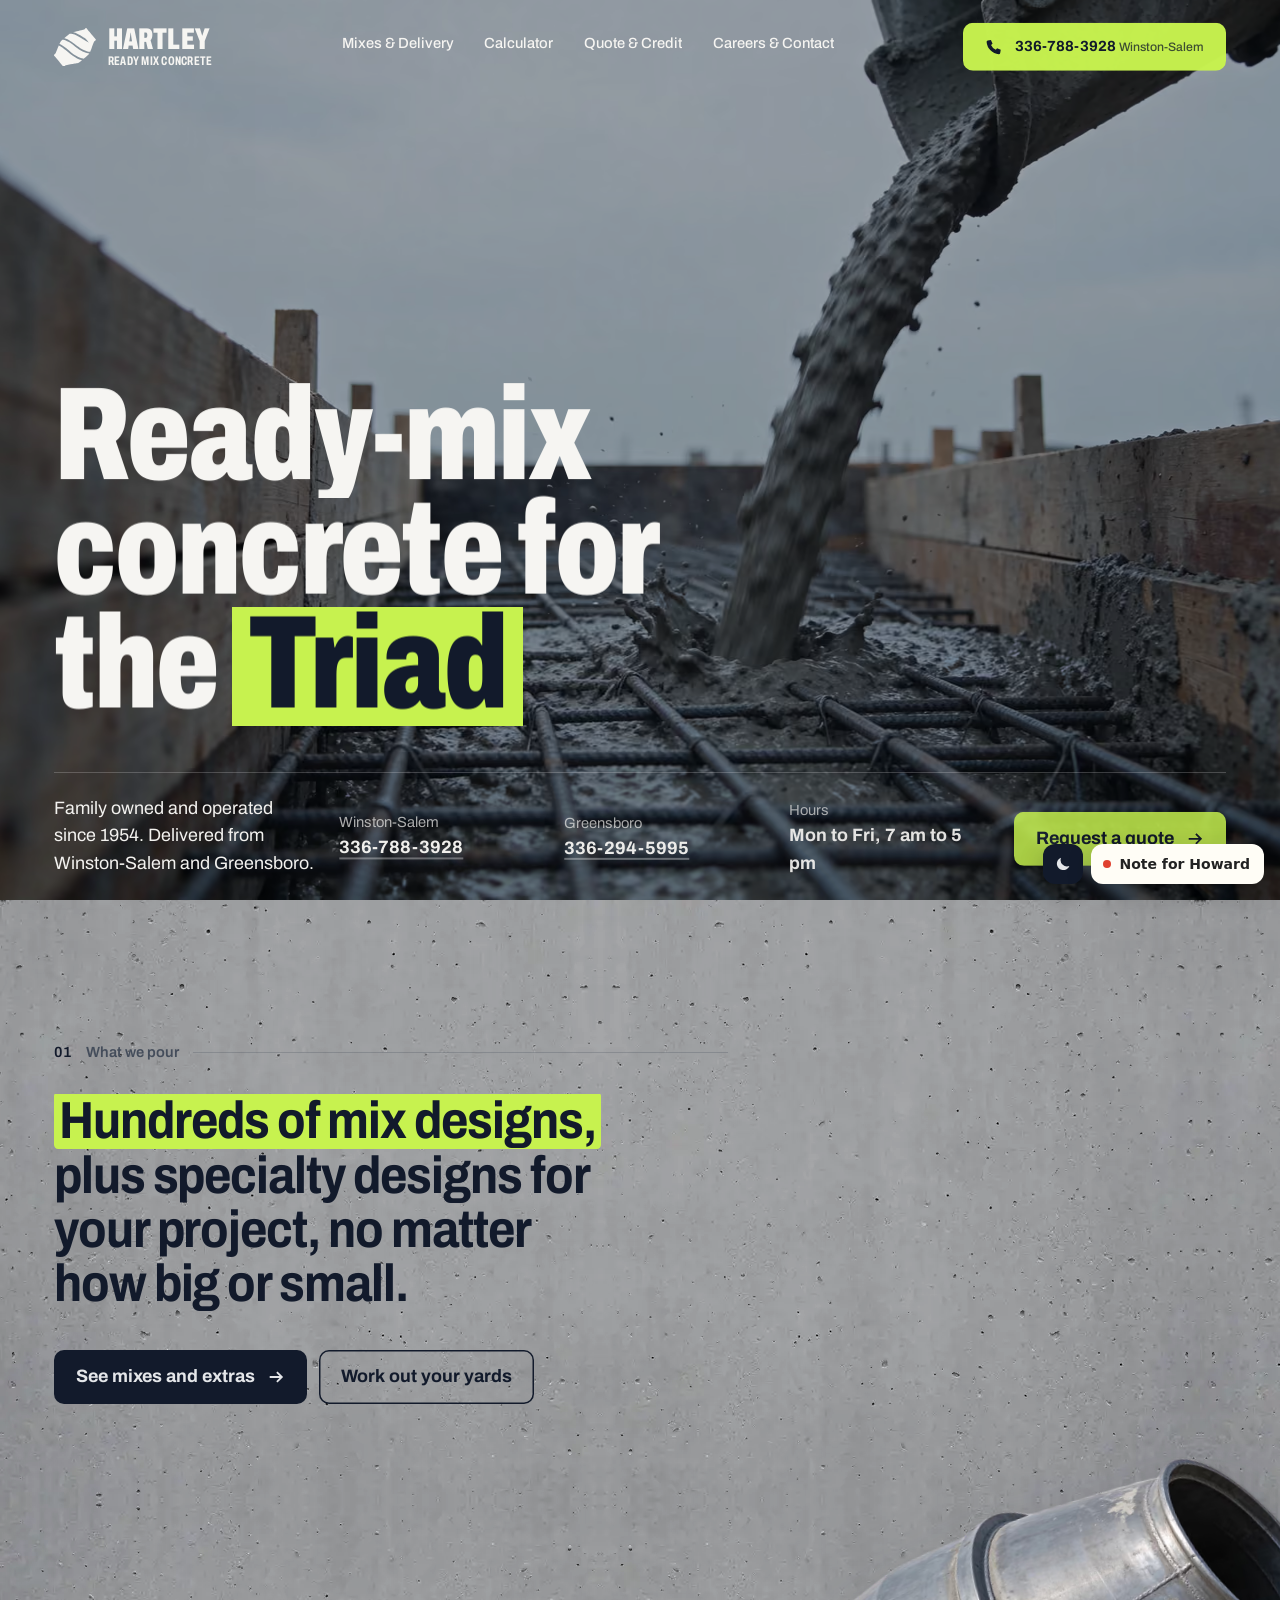
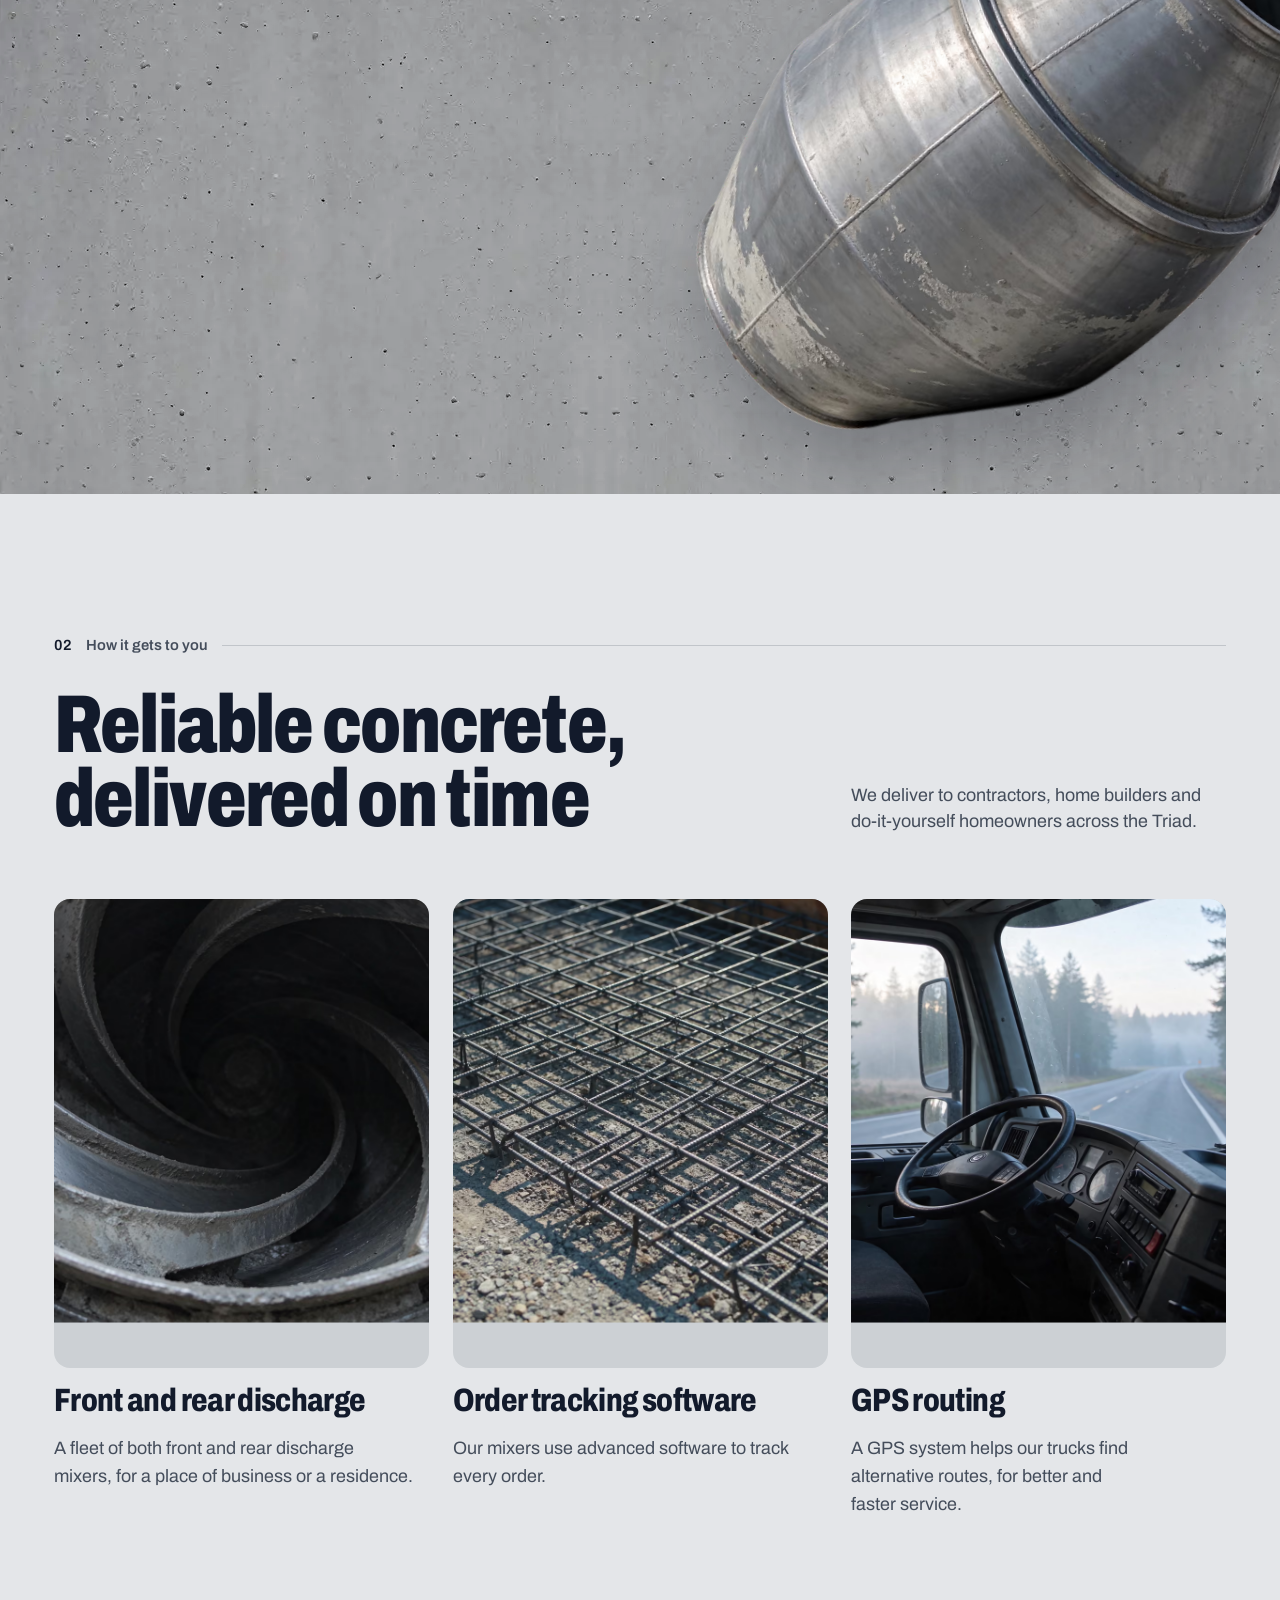
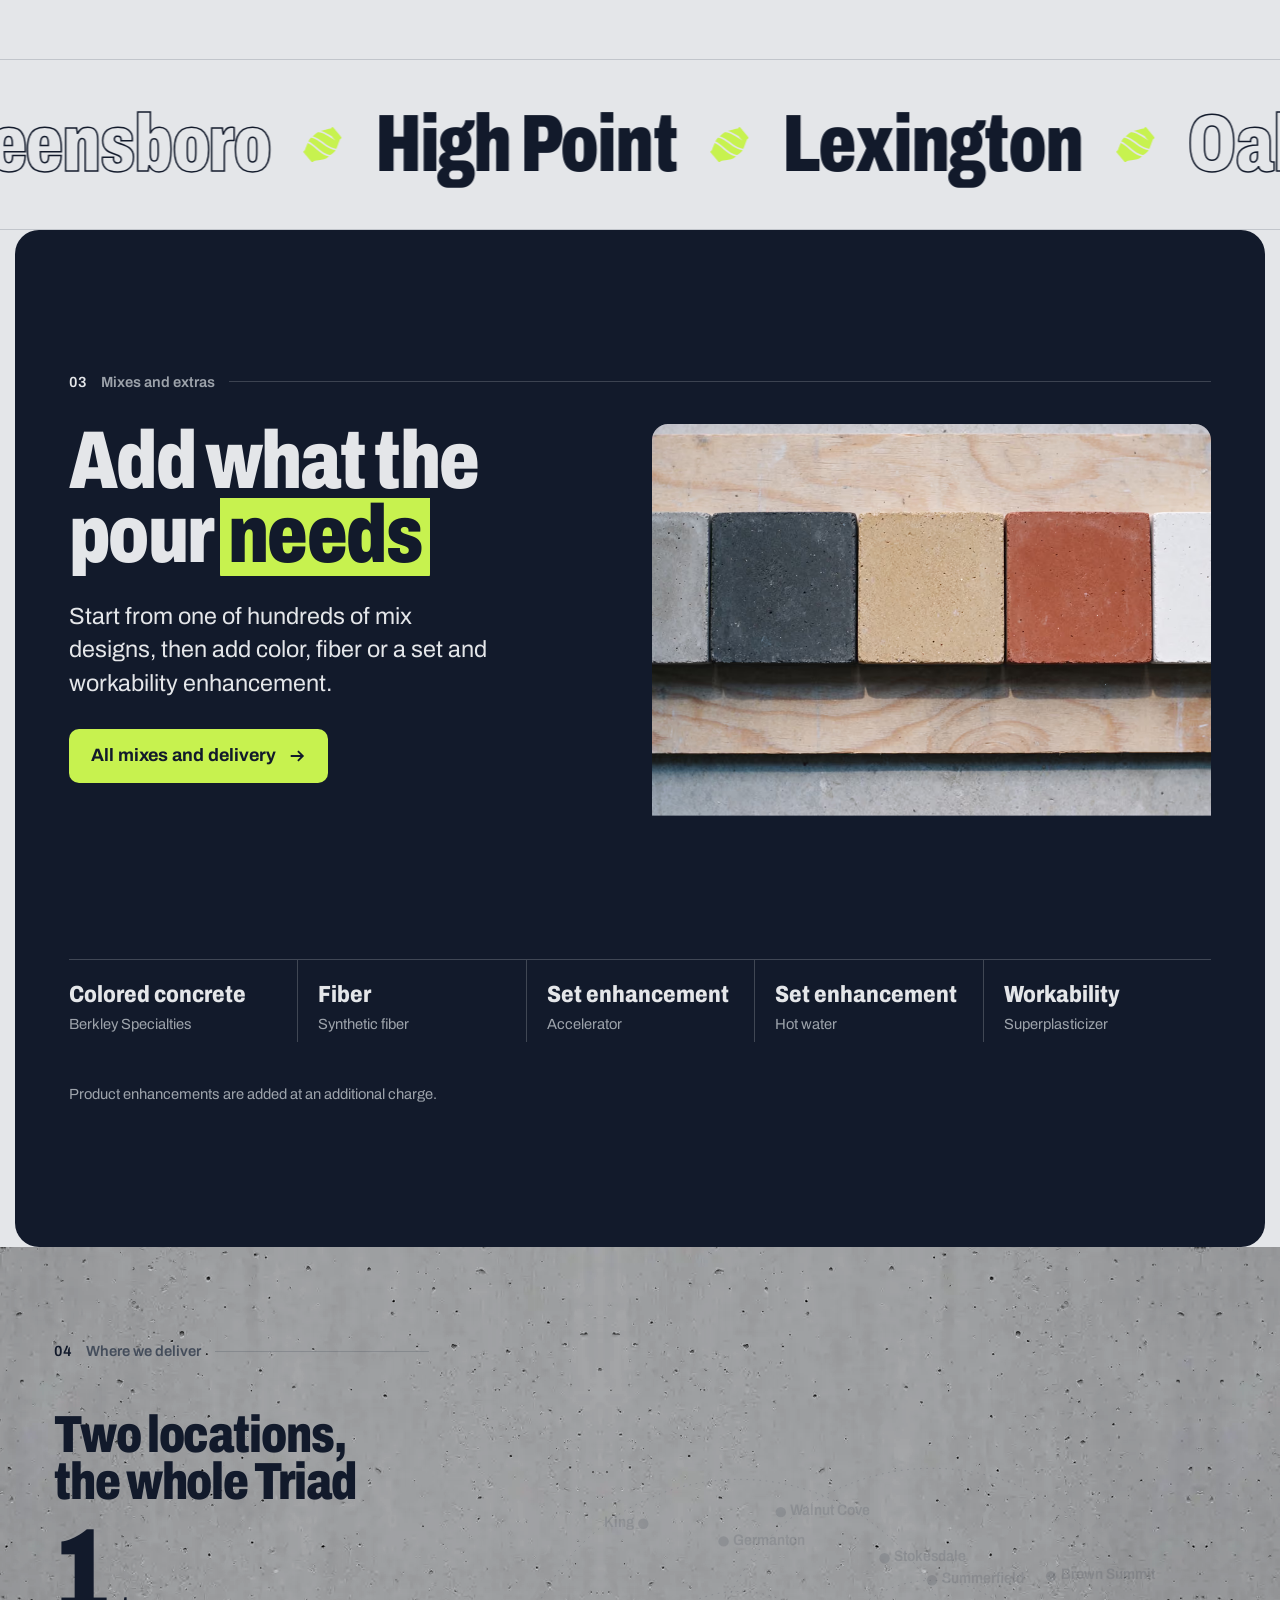
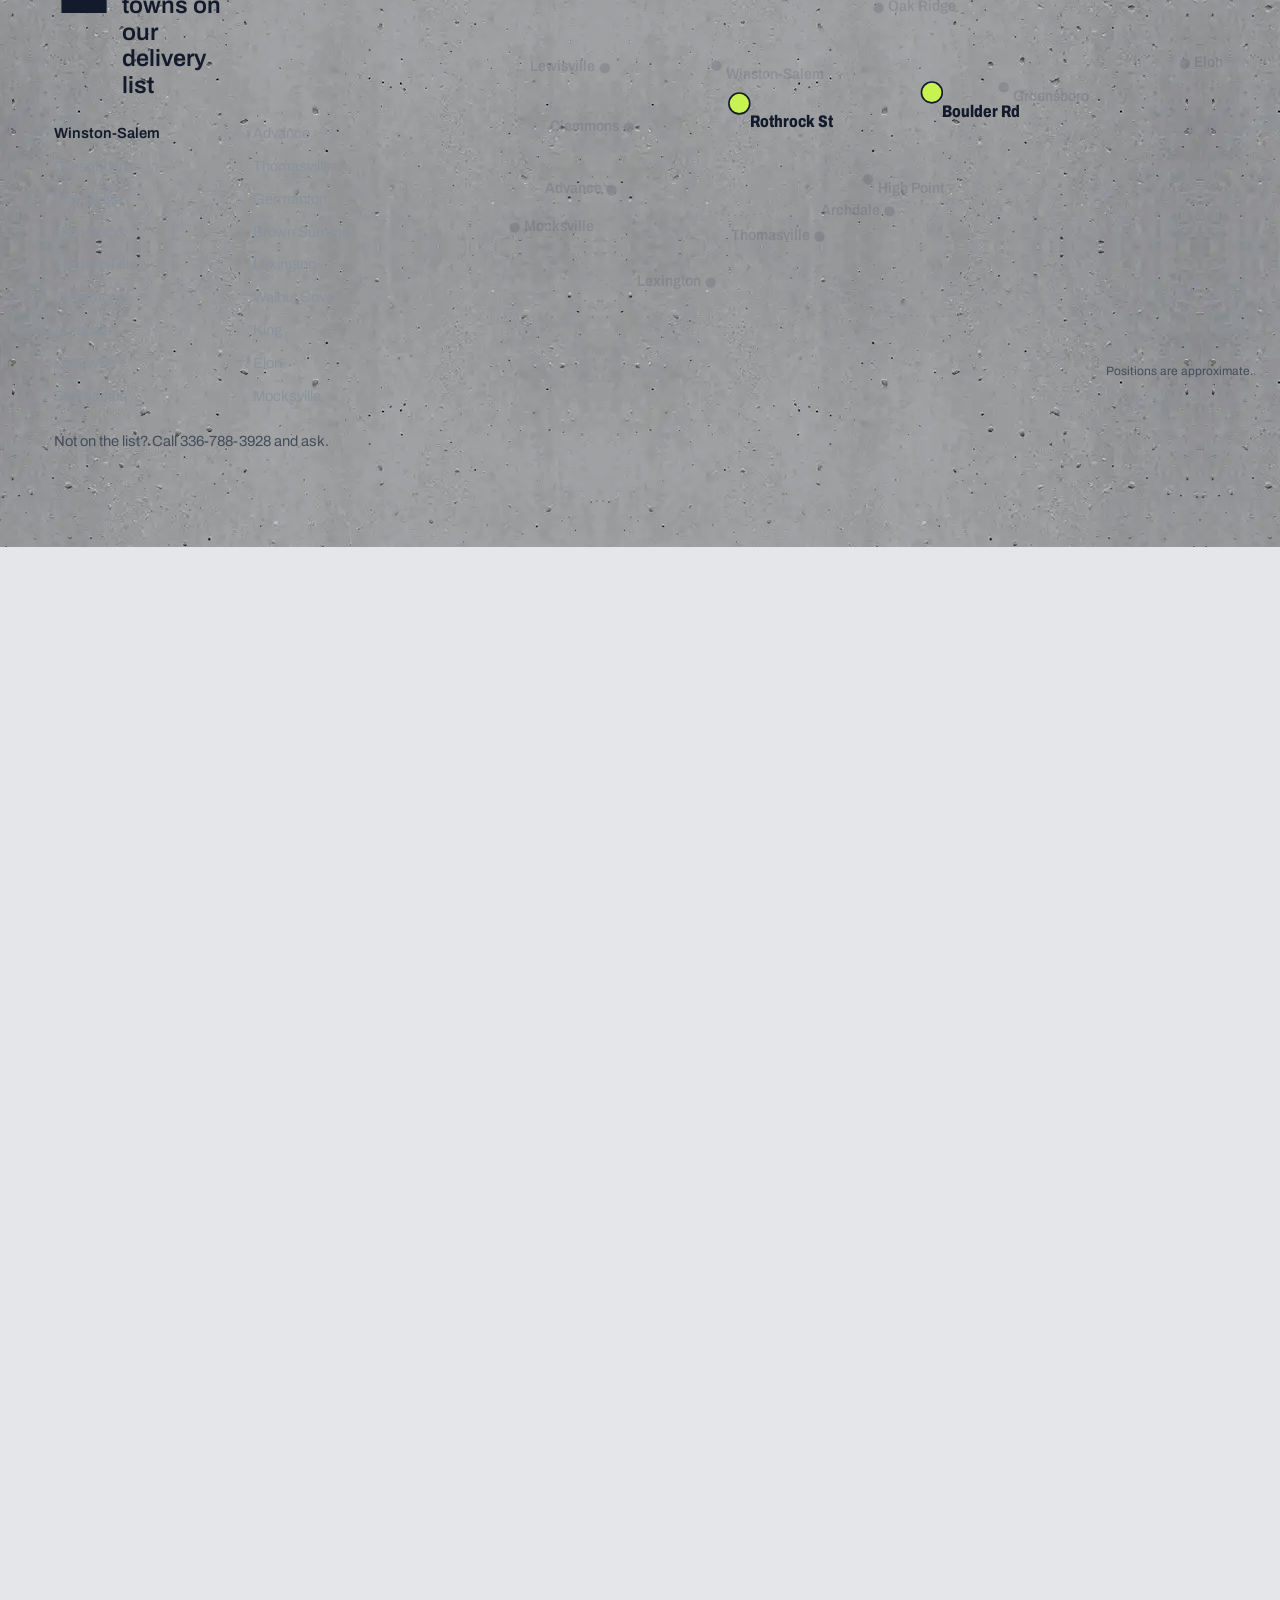
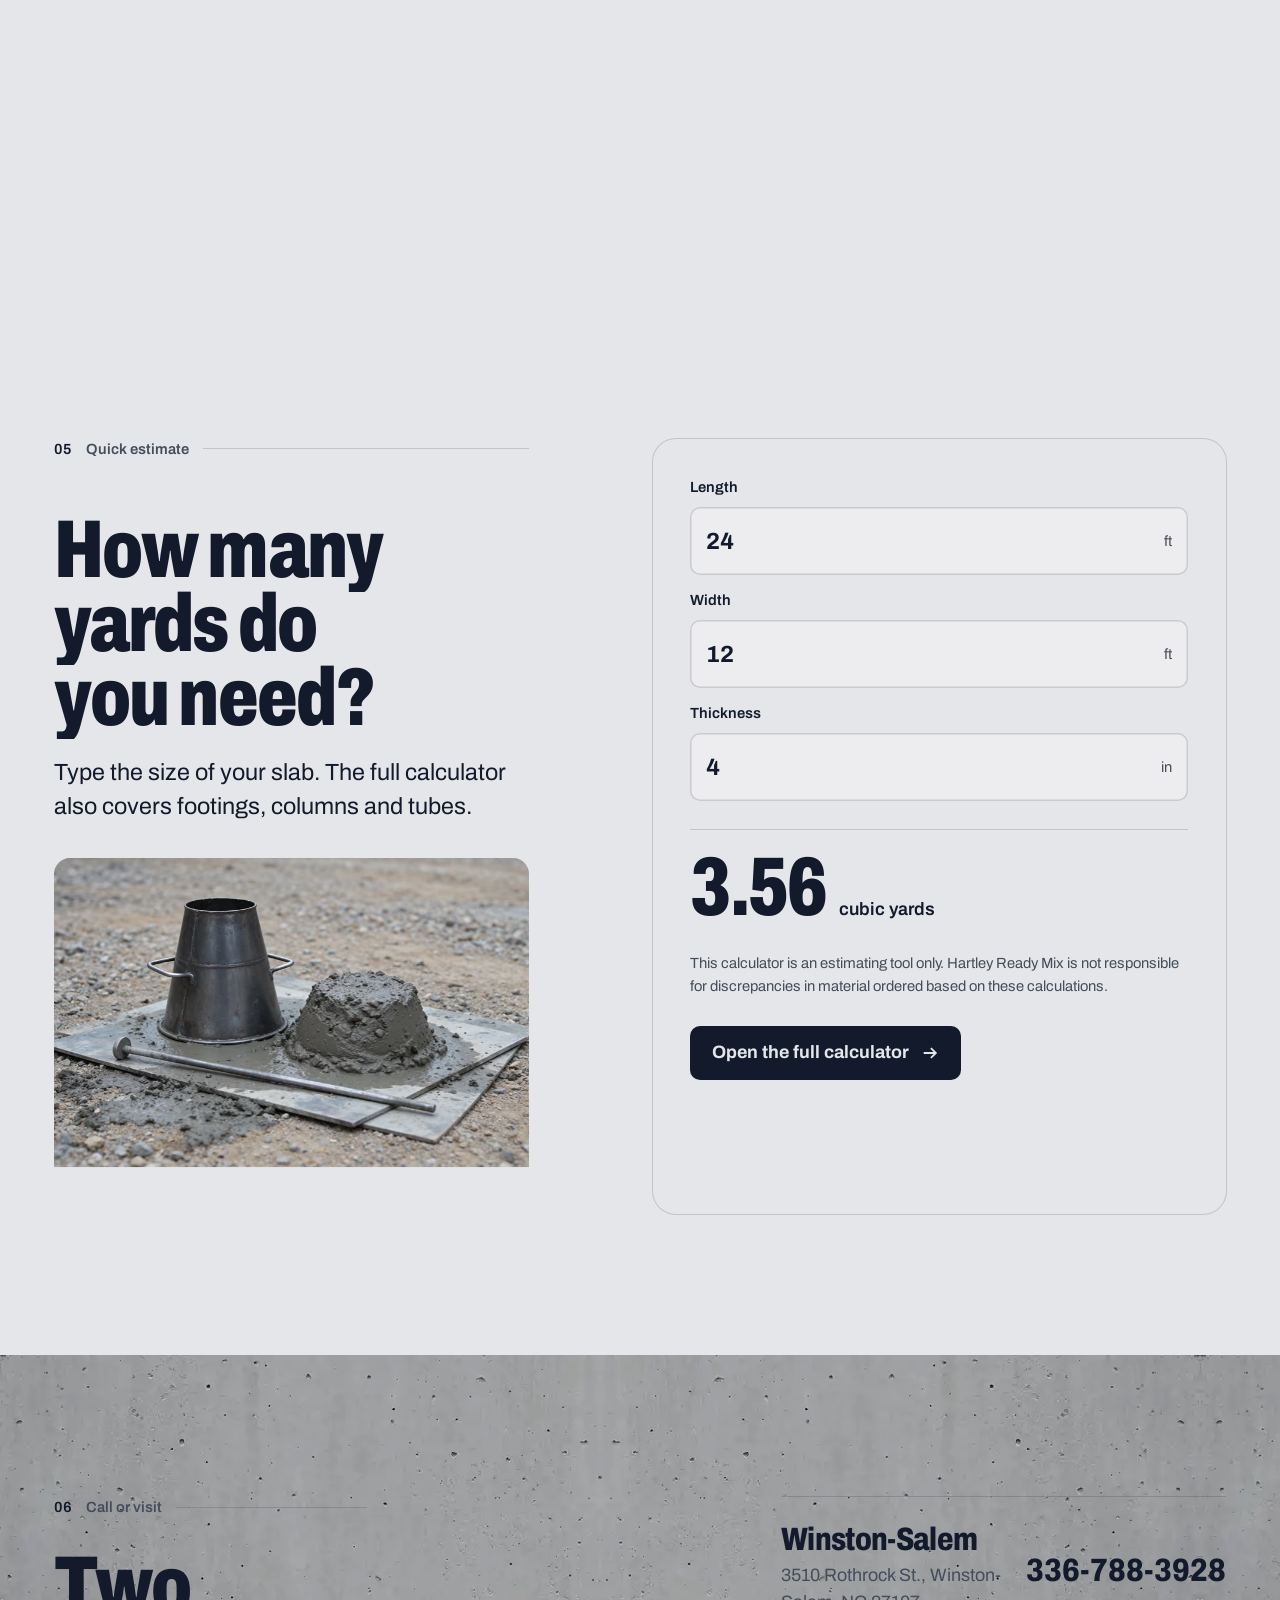
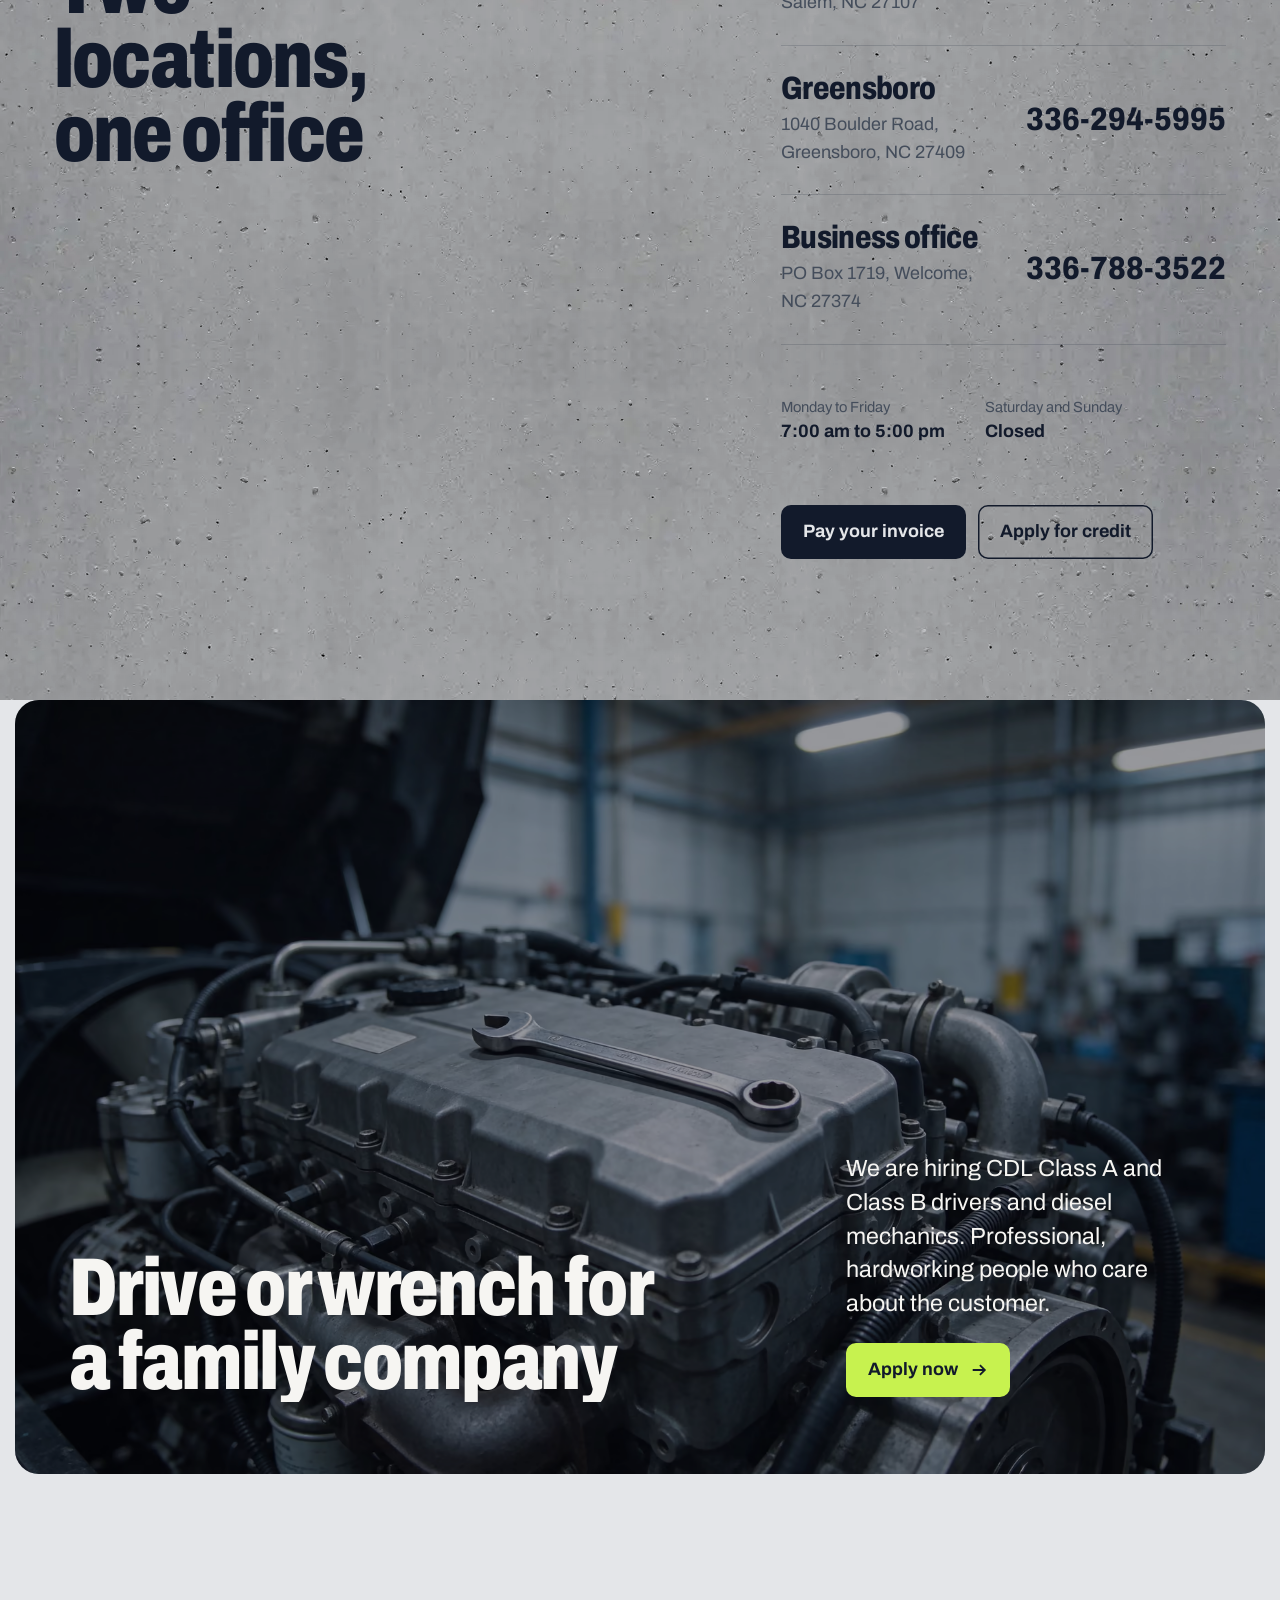
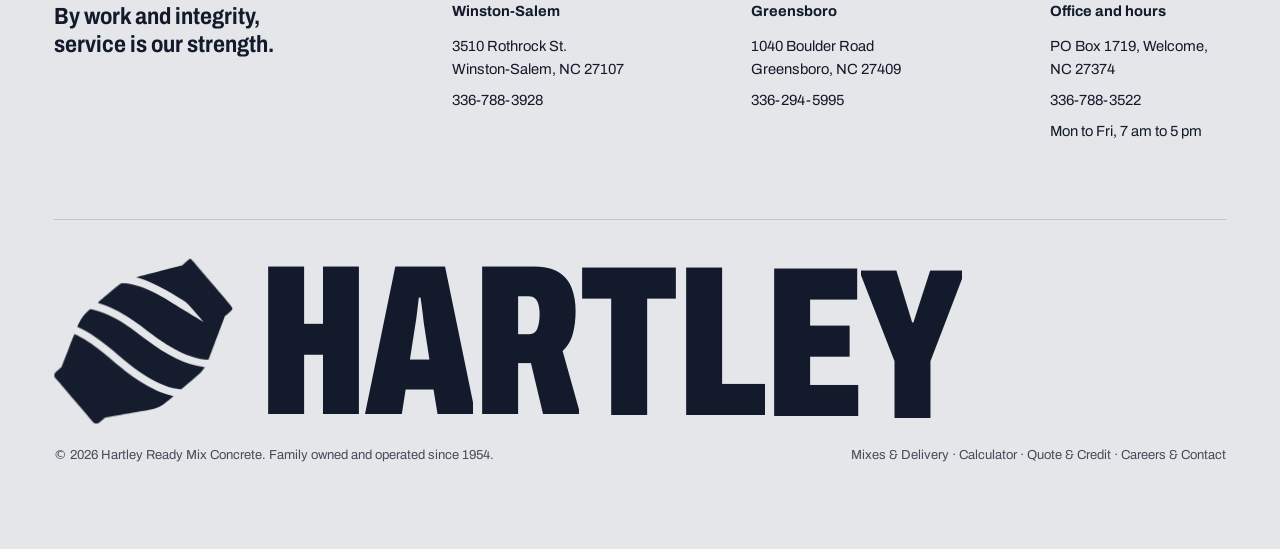
==== commit ef47b494: "Chapter 4: motion pass Masked line reveals on headings (SplitText), cross-page view transitions with" ====
--- a/index.html
+++ b/index.html
@@ -318,6 +318,7 @@
 
 <script src="assets/js/vendor/gsap.min.js" defer></script>
 <script src="assets/js/vendor/ScrollTrigger.min.js" defer></script>
+<script src="assets/js/vendor/SplitText.min.js" defer></script>
 <script src="assets/js/site.js" defer></script>
 </body>
 </html>
--- a/assets/css/site.css
+++ b/assets/css/site.css
@@ -418,8 +418,23 @@
 .vnote-card .go { margin-top: 22px; border: 0; cursor: pointer; padding: 12px 18px; border-radius: 8px; background: #23211c; color: #fffdf6; font: 600 15px/1 ui-sans-serif, system-ui, sans-serif; }
 @media (max-width: 640px) { .dock { bottom: calc(96px + env(safe-area-inset-bottom)); } }
 
-/* Theme switch: circular reveal from the toggle */
-::view-transition-old(root), ::view-transition-new(root) { animation: none; mix-blend-mode: normal; }
+/* Page to page: a short cross-fade with a small lift. The logo stays put. */
+@media (prefers-reduced-motion: no-preference) {
+  @view-transition { navigation: auto; }
+  ::view-transition-old(root) { animation: vt-out .32s cubic-bezier(0.65, 0, 0.35, 1) both; }
+  ::view-transition-new(root) { animation: vt-in .55s cubic-bezier(0.16, 1, 0.3, 1) both; }
+  @keyframes vt-out { to { opacity: 0; transform: translateY(-12px); } }
+  @keyframes vt-in { from { opacity: 0; transform: translateY(18px); } }
+  .site-header .brand { view-transition-name: brand; }
+}
+/* Theme switch: circular reveal from the toggle, no page fade */
+html:active-view-transition-type(theme)::view-transition-old(root),
+html:active-view-transition-type(theme)::view-transition-new(root) { animation: none; mix-blend-mode: normal; }
+html:active-view-transition-type(theme) .site-header .brand { view-transition-name: none; }
+
+/* Photos sit slightly taller than their frames so they can drift */
+.reveal-img img { height: 112%; margin-top: -6%; }
+.sl { padding-bottom: 0.06em; margin-bottom: -0.06em; }
 
 /* ===== Inner pages ===== */
 .page-hero {
@@ -533,3 +548,4 @@
 fieldset.f { border: 0; padding: 0; margin: 0; min-width: 0; }
 fieldset.f legend { padding: 0; margin-bottom: 8px; }
 .loc-cards { align-items: start; }
+.site-footer { padding-bottom: 84px; }
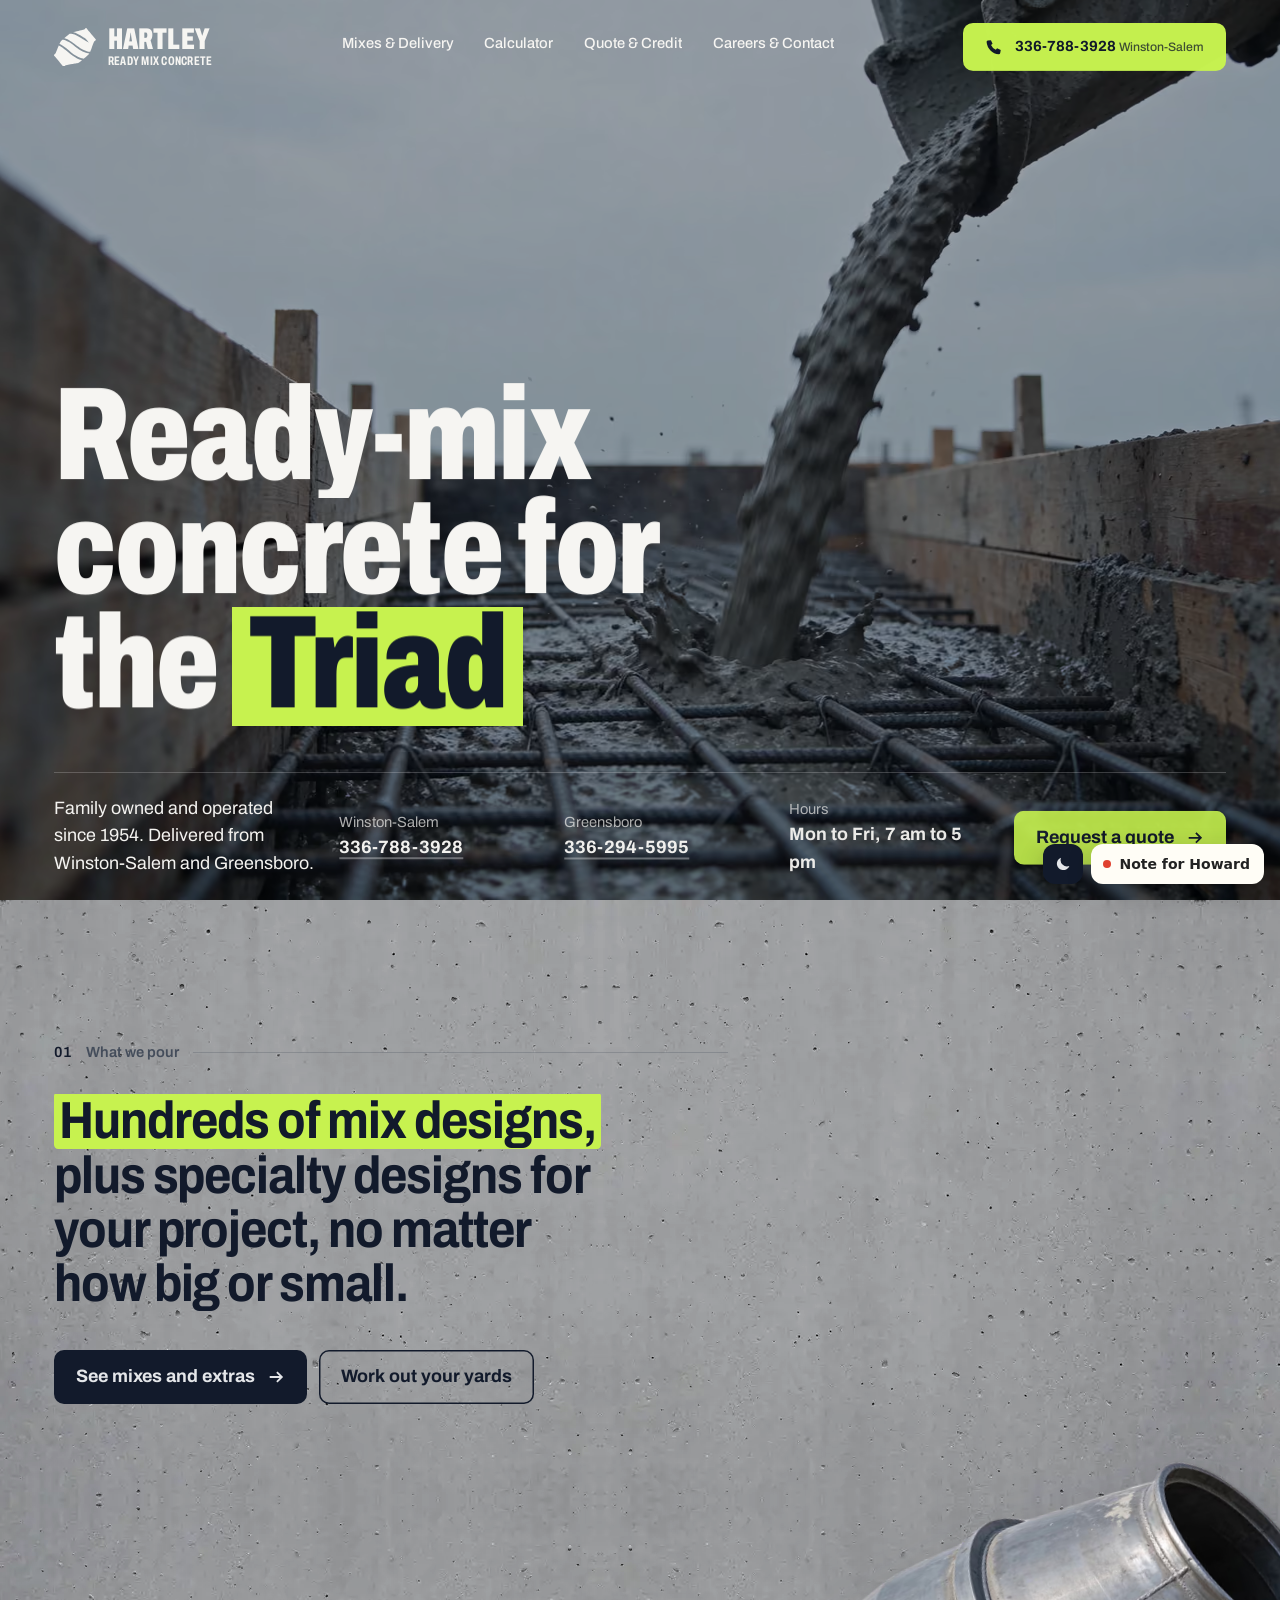
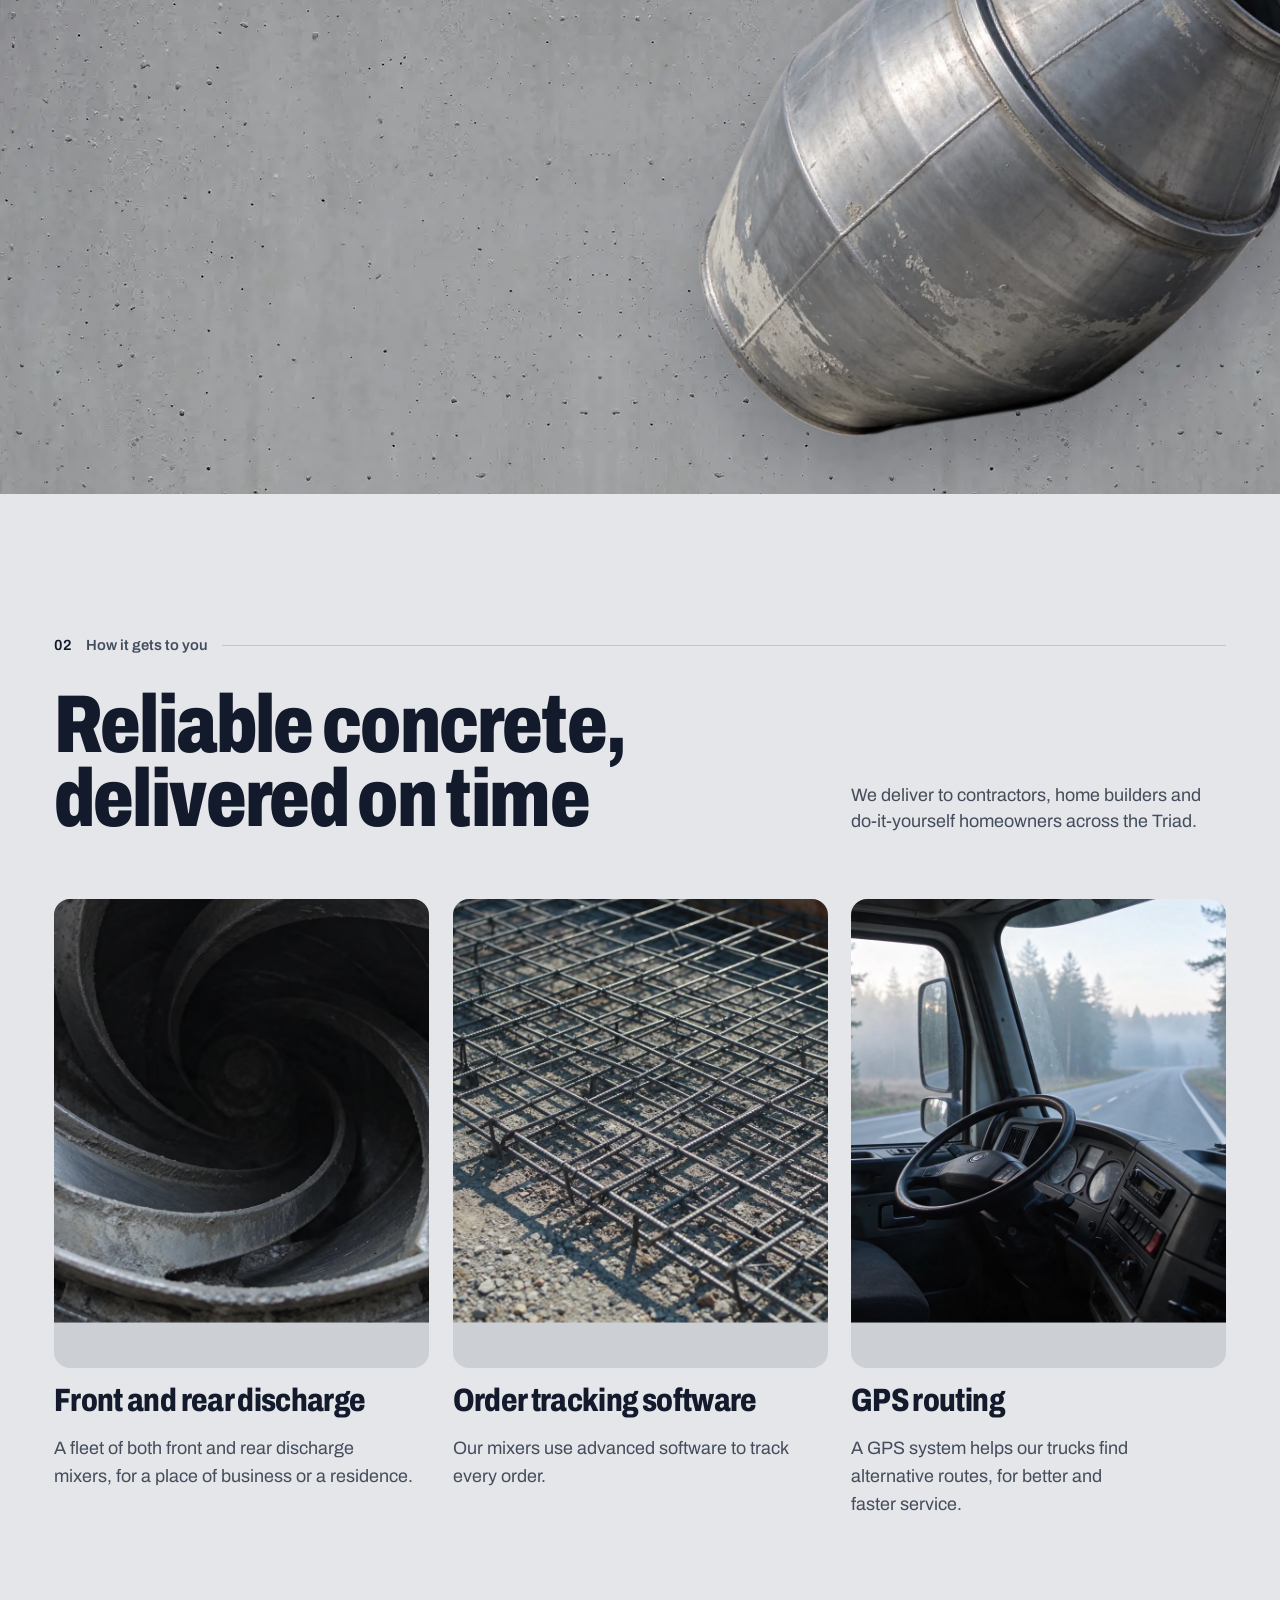
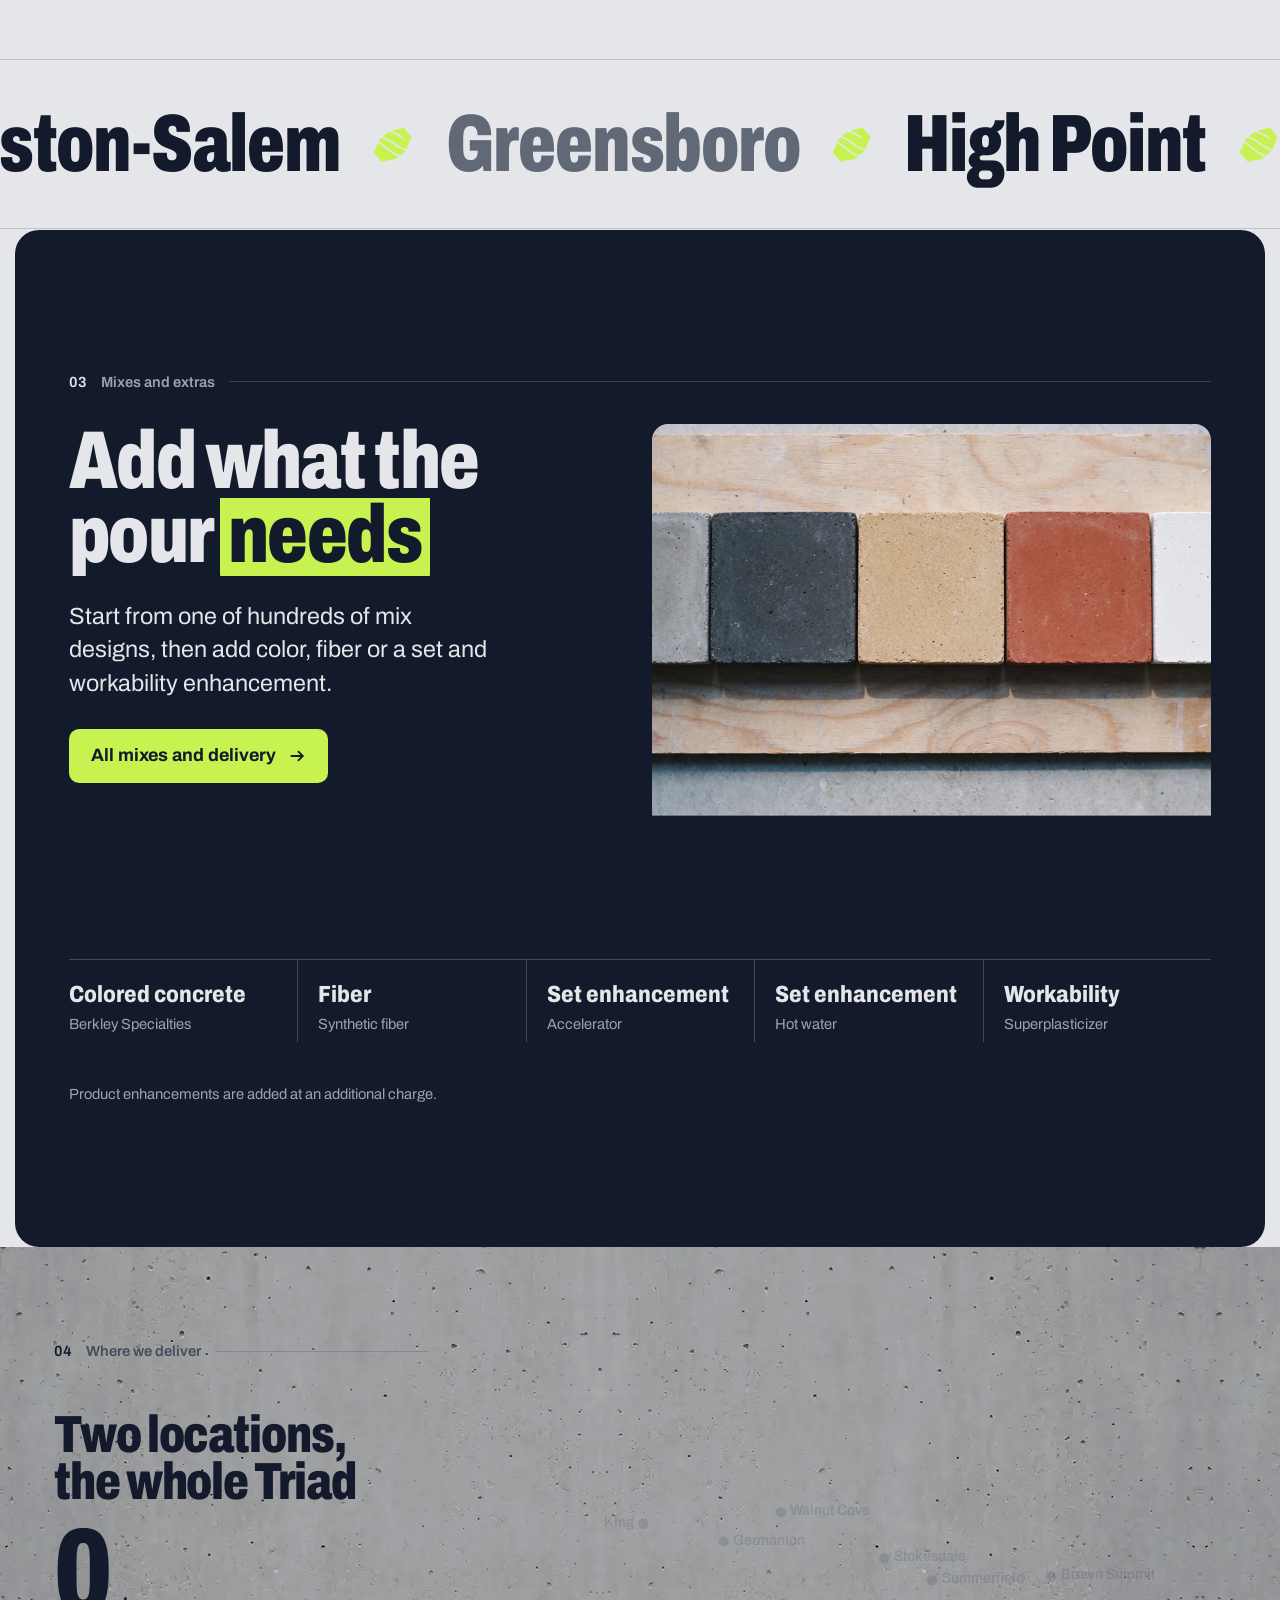
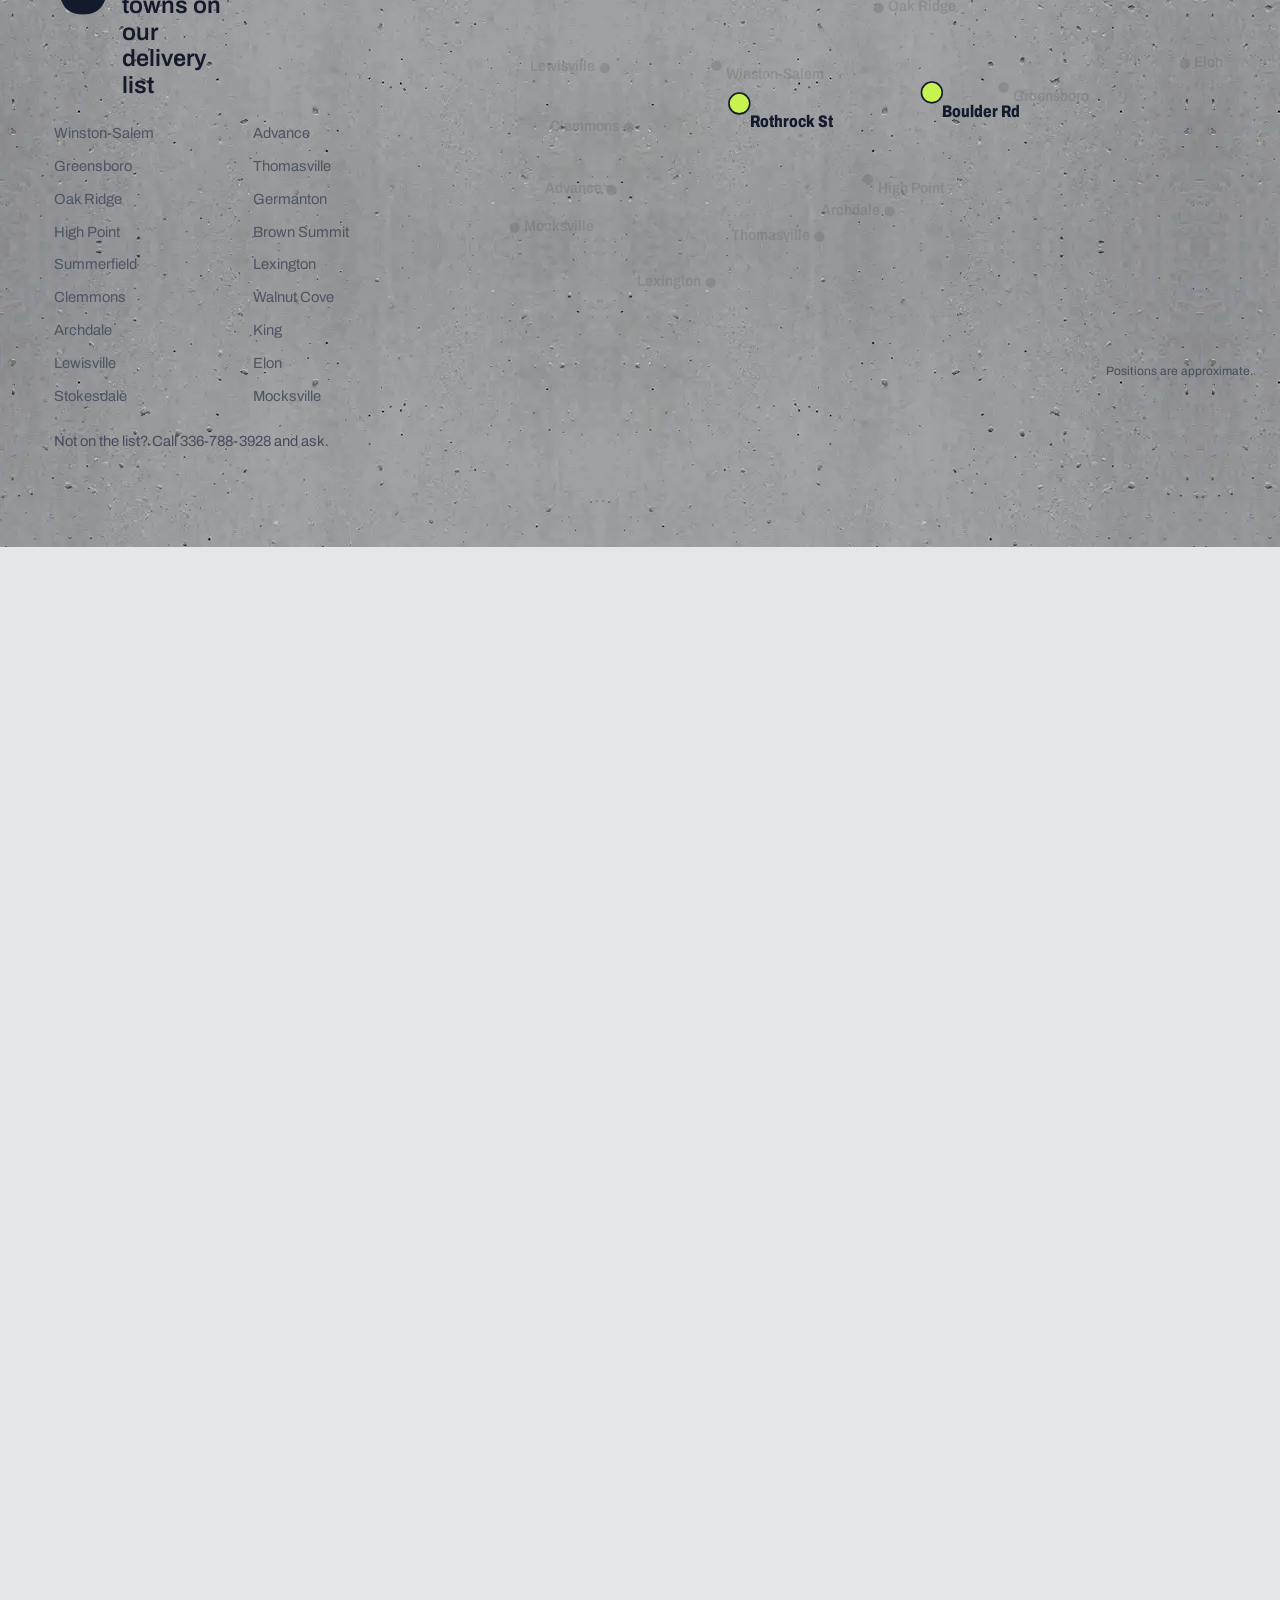
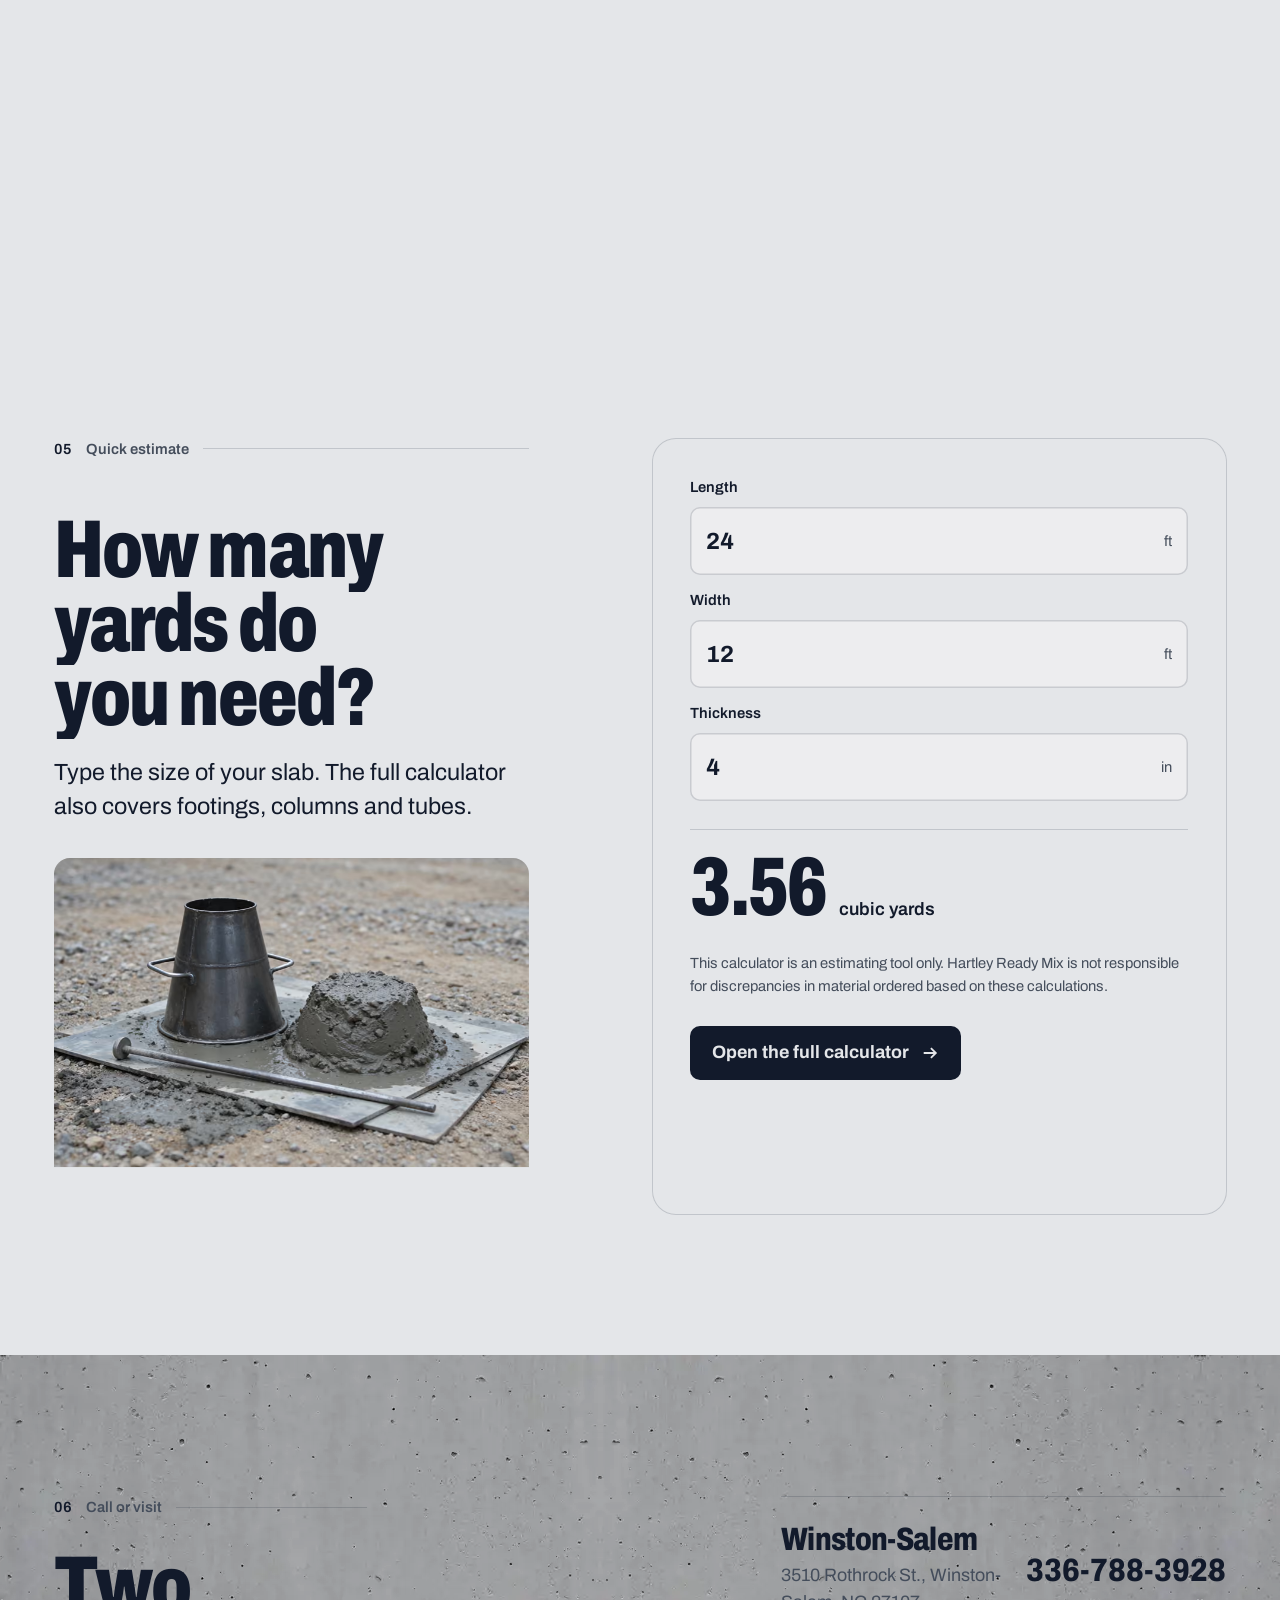
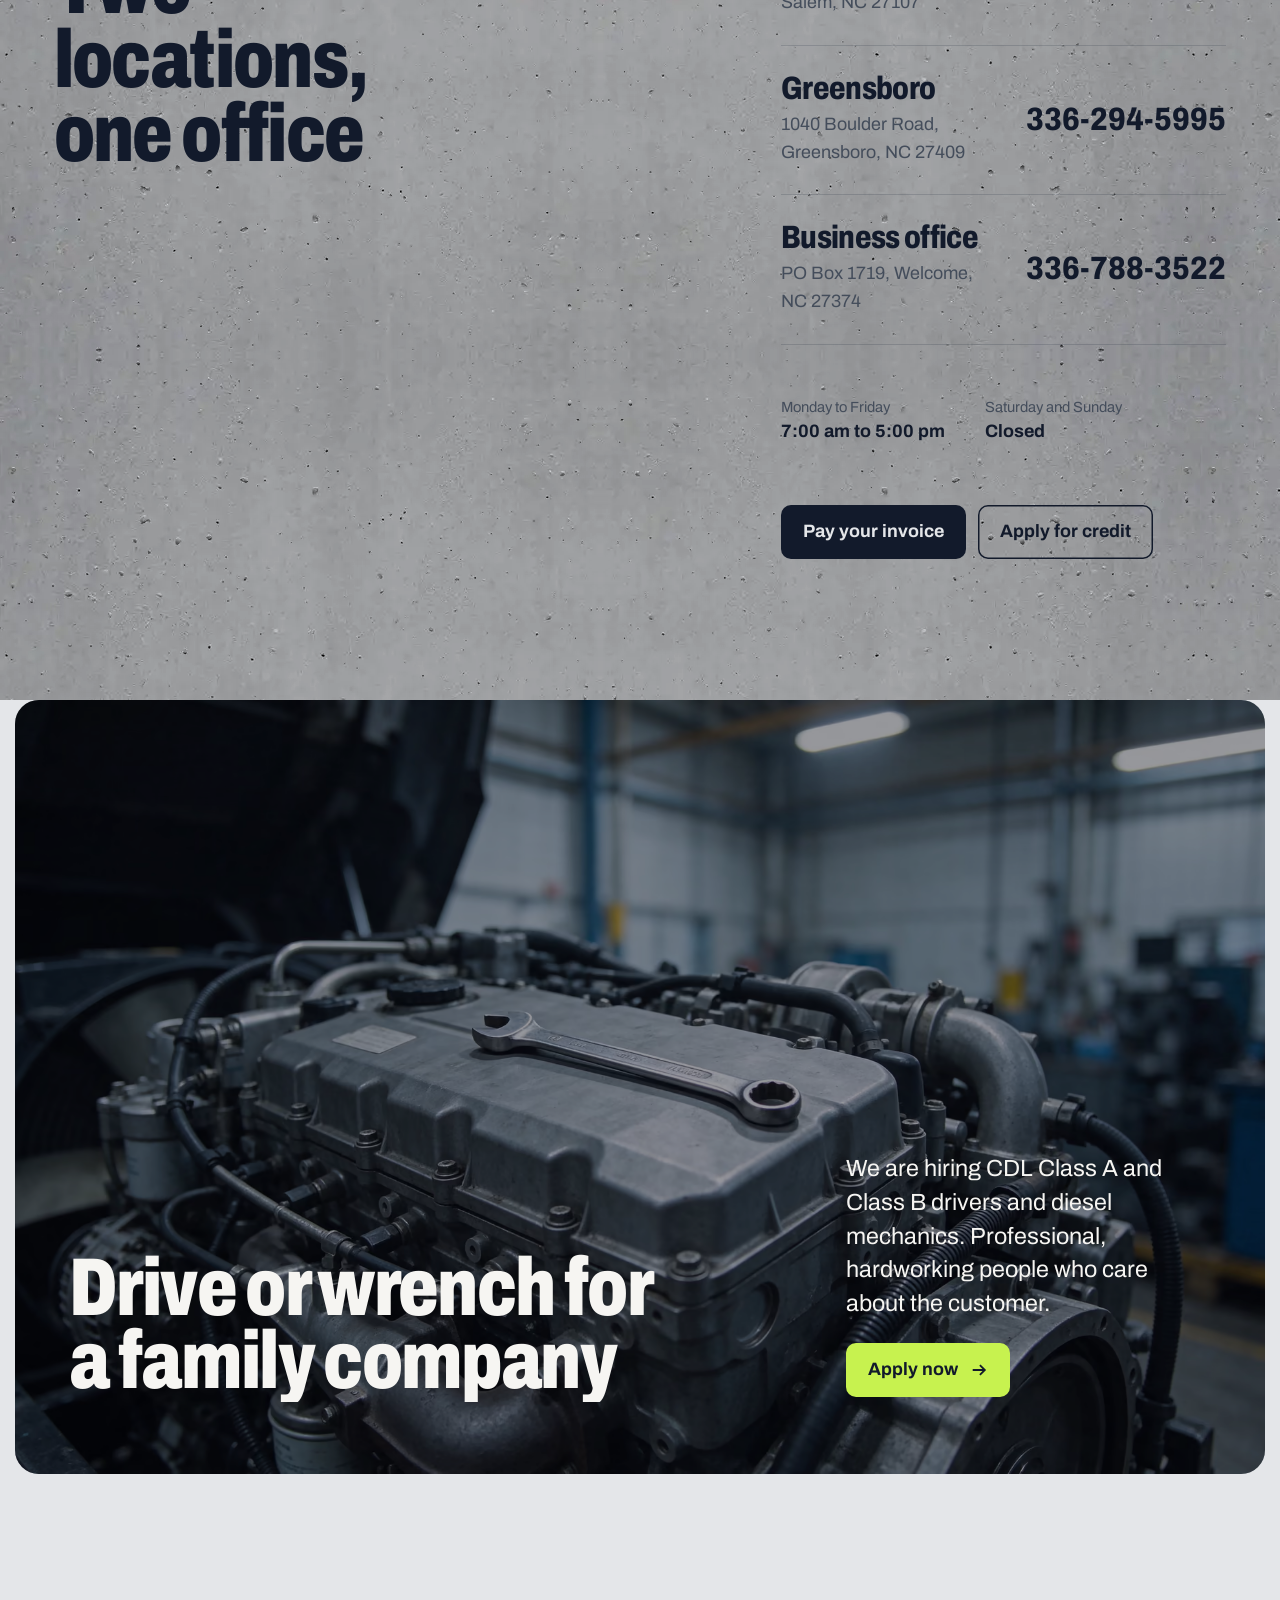
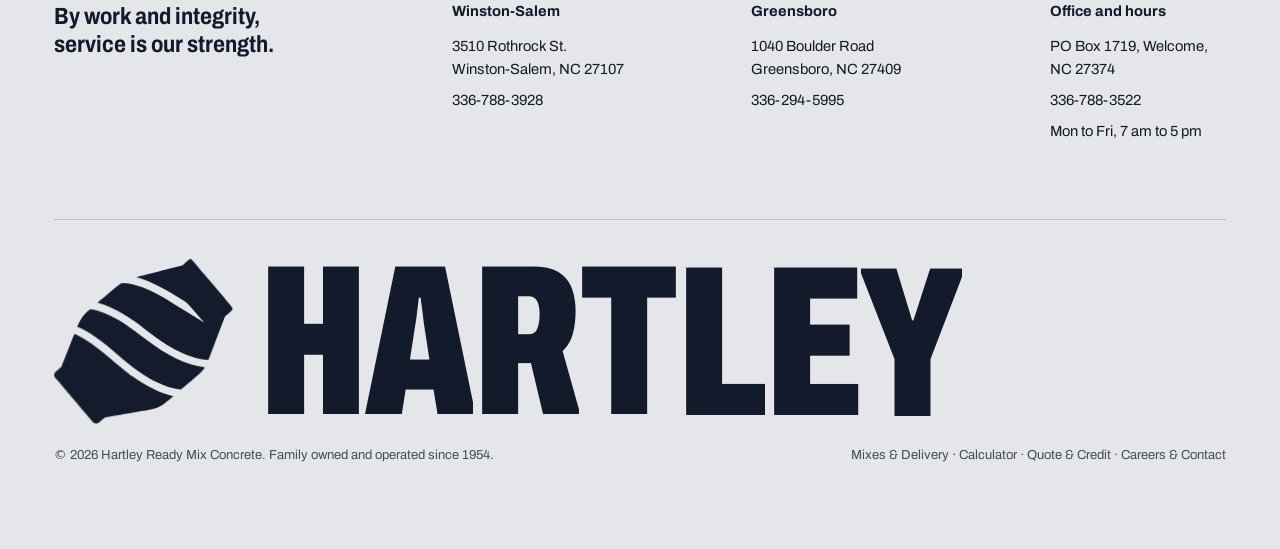
==== commit e5c1f4b6: "Chapter 5: ship checks Pause the town ticker off-screen and drop outlined text (removed a 2.4s long " ====
--- a/index.html
+++ b/index.html
@@ -1,4 +1,4 @@
-<!doctype html>
+<!DOCTYPE html>
 <html lang="en" data-theme="light">
 <head>
 <meta charset="utf-8">
@@ -227,7 +227,7 @@
           <img src="assets/img/slump-1200.webp" srcset="assets/img/slump-800.webp 800w, assets/img/slump-1200.webp 1200w" sizes="(max-width: 1080px) 100vw, 40vw" width="1200" height="900" alt="Steel slump cone beside a slumped mound of fresh concrete" loading="lazy" decoding="async">
         </picture></figure>
       </div>
-      <form class="calc-box" data-calc onsubmit="return false">
+      <div class="calc-box" data-calc role="group" aria-label="Quick estimate">
         <div class="calc-fields">
           <div class="field"><label for="c-l">Length</label><div class="in"><input id="c-l" type="number" inputmode="decimal" min="0" step="any" value="24"><span class="u">ft</span></div></div>
           <div class="field"><label for="c-w">Width</label><div class="in"><input id="c-w" type="number" inputmode="decimal" min="0" step="any" value="12"><span class="u">ft</span></div></div>
@@ -236,7 +236,7 @@
         <div class="result" aria-live="polite"><output for="c-l c-w c-t" data-out>3.56</output><span>cubic yards</span></div>
         <p class="calc-note">This calculator is an estimating tool only. Hartley Ready Mix is not responsible for discrepancies in material ordered based on these calculations.</p>
         <div><a class="btn btn-ink" href="calculator.html"><span class="swap"><span>Open the full calculator</span><span aria-hidden="true">Open the full calculator</span></span><svg aria-hidden="true"><use href="#arrow"/></svg></a></div>
-      </form>
+      </div>
     </div>
   </section>
 
@@ -281,9 +281,9 @@
   <div class="wrap">
     <div class="foot-grid">
       <div class="col"><p class="tag">By work and integrity, service is our strength.</p></div>
-      <div class="col"><h4>Winston-Salem</h4><p>3510 Rothrock St.<br>Winston-Salem, NC 27107</p><a href="tel:+13367883928">336-788-3928</a></div>
-      <div class="col"><h4>Greensboro</h4><p>1040 Boulder Road<br>Greensboro, NC 27409</p><a href="tel:+13362945995">336-294-5995</a></div>
-      <div class="col" style="grid-column: span 2"><h4>Office and hours</h4><p>PO Box 1719, Welcome, NC 27374</p><a href="tel:+13367883522">336-788-3522</a><p>Mon to Fri, 7 am to 5 pm</p></div>
+      <div class="col"><h3>Winston-Salem</h3><p>3510 Rothrock St.<br>Winston-Salem, NC 27107</p><a href="tel:+13367883928">336-788-3928</a></div>
+      <div class="col"><h3>Greensboro</h3><p>1040 Boulder Road<br>Greensboro, NC 27409</p><a href="tel:+13362945995">336-294-5995</a></div>
+      <div class="col" style="grid-column: span 2"><h3>Office and hours</h3><p>PO Box 1719, Welcome, NC 27374</p><a href="tel:+13367883522">336-788-3522</a><p>Mon to Fri, 7 am to 5 pm</p></div>
     </div>
     <div class="foot-word" aria-hidden="true"><svg viewBox="0 0 787 723"><use href="#mark"/></svg><b>HARTLEY</b></div>
     <div class="legal"><span>&copy; 2026 Hartley Ready Mix Concrete. Family owned and operated since 1954.</span><span><a href="mixes-delivery.html">Mixes &amp; Delivery</a> &middot; <a href="calculator.html">Calculator</a> &middot; <a href="quote-credit.html">Quote &amp; Credit</a> &middot; <a href="careers-contact.html">Careers &amp; Contact</a></span></div>
@@ -308,7 +308,7 @@
     <button class="x" type="button" aria-label="Close note" data-vnote-close>&times;</button>
     <p class="label" id="vnote-title">Not part of the website. A personal note for Howard, from Ayoub at Baitti Studio.</p>
     <p>Hi Howard,</p>
-    <p>This is a working preview of a new website for Hartley Ready Mix, built over the last few weeks. Nothing here is final. The words, colours, layout and every photo can change. The photos are AI stand-ins until we can use real pictures of your trucks, your yards and your team, and a few pages are still being built, so some links land on a placeholder for now.</p>
+    <p>This is a working preview of a new website for Hartley Ready Mix, built over the last few weeks. Nothing here is final. The words, colours, layout and every photo can change. The photos are AI stand-ins until we can use real pictures of your trucks, your yards and your team, and the forms are not connected yet, so nothing you type is sent.</p>
     <p>A personal word. There are plenty of agencies out there, and I believe I am the right fit for this. I would put more into Hartley than any of them, because I am building my studio from the ground up and this work matters to me. It is not just a website. Every project like this one moves me closer to retiring my dad, and I am not slowing down. If we work together, we both win.</p>
     <p>And if the answer is no, that is completely fine. I hope this note does not weigh on your decision either way. Thank you for taking a look.</p>
     <p class="sig">Ayoub<br>Baitti Studio</p>
--- a/assets/css/site.css
+++ b/assets/css/site.css
@@ -221,7 +221,7 @@
 .count b { font-size: clamp(5rem, 3rem + 9vw, 12rem); font-weight: 850; font-stretch: 70%; line-height: .8; font-variant-numeric: tabular-nums; letter-spacing: -0.03em; }
 .count span { font-size: var(--step-1); font-weight: 600; max-width: 9ch; line-height: 1.15; }
 .towns { columns: 2; column-gap: 24px; font-size: var(--step--1); padding: 0; }
-.towns li { list-style: none; padding: 5px 0; color: color-mix(in oklch, var(--ink) 38%, var(--base)); transition: color .4s var(--ease-out); break-inside: avoid; }
+.towns li { list-style: none; padding: 5px 0; color: color-mix(in oklch, var(--ink) 68%, var(--base)); transition: color .4s var(--ease-out); break-inside: avoid; }
 .towns li.on { color: var(--ink); font-weight: 600; }
 .map { grid-column: 6 / -1; position: relative; aspect-ratio: 1.45; }
 .map svg { width: 100%; height: 100%; overflow: visible; }
@@ -288,7 +288,7 @@
 .foot-grid { display: grid; grid-template-columns: repeat(12, 1fr); gap: var(--gap); padding-bottom: clamp(48px, 6vw, 90px); }
 .foot-grid .col { grid-column: span 3; display: grid; gap: 8px; align-content: start; font-size: var(--step--1); }
 .foot-grid .col:first-child { grid-column: span 4; }
-.foot-grid h4 { font-size: var(--step--1); font-weight: 700; margin-bottom: 6px; letter-spacing: 0; line-height: 1.3; }
+.foot-grid h3 { font-size: var(--step--1); font-weight: 700; margin-bottom: 6px; letter-spacing: 0; line-height: 1.3; }
 .foot-grid a:hover { text-decoration: underline; text-underline-offset: 4px; }
 .foot-grid .tag { font-size: var(--step-1); font-weight: 700; font-stretch: 85%; line-height: 1.2; max-width: 22ch; }
 .foot-word { display: flex; align-items: flex-end; gap: clamp(12px, 2vw, 32px); border-top: 1px solid var(--line); padding-top: clamp(20px, 3vw, 40px); }
@@ -389,12 +389,12 @@
 [data-theme="dark"] .theme-toggle .i-moon { display: none; }
 
 /* Town ticker */
-.ticker { overflow: hidden; padding-block: clamp(26px, 3.4vw, 48px); border-block: 1px solid var(--line); }
+.ticker { overflow: hidden; contain: paint; padding-block: clamp(26px, 3.4vw, 48px); border-block: 1px solid var(--line); }
 .ticker-track { display: flex; width: max-content; will-change: transform; }
 .ticker-row { display: flex; align-items: center; gap: clamp(22px, 2.6vw, 44px); padding-right: clamp(22px, 2.6vw, 44px); }
 .ticker-row span { font-size: clamp(2.6rem, 1.4rem + 4.6vw, 6.4rem); font-weight: 850; font-stretch: 70%; line-height: 1; letter-spacing: -0.015em; white-space: nowrap; }
 .ticker-row svg { width: clamp(30px, 3vw, 52px); height: auto; color: var(--accent); flex: none; }
-.ticker-row span:nth-of-type(3n+2) { color: transparent; -webkit-text-stroke: 1.5px var(--ink); }
+.ticker-row span:nth-of-type(3n+2) { color: color-mix(in oklch, var(--ink) 58%, var(--base)); }
 
 /* Viewer note: deliberately not in the site's visual language */
 .vnote-tab {
@@ -549,3 +549,10 @@
 fieldset.f legend { padding: 0; margin-bottom: 8px; }
 .loc-cards { align-items: start; }
 .site-footer { padding-bottom: 84px; }
+
+.split > .l.half { grid-column: 1 / span 6; }
+.split > .r.half { grid-column: 7 / -1; }
+.acct { grid-column: 7 / -1; display: grid; }
+@media (max-width: 1080px) {
+  .split > .l.half, .split > .r.half, .acct { grid-column: 1 / -1; }
+}
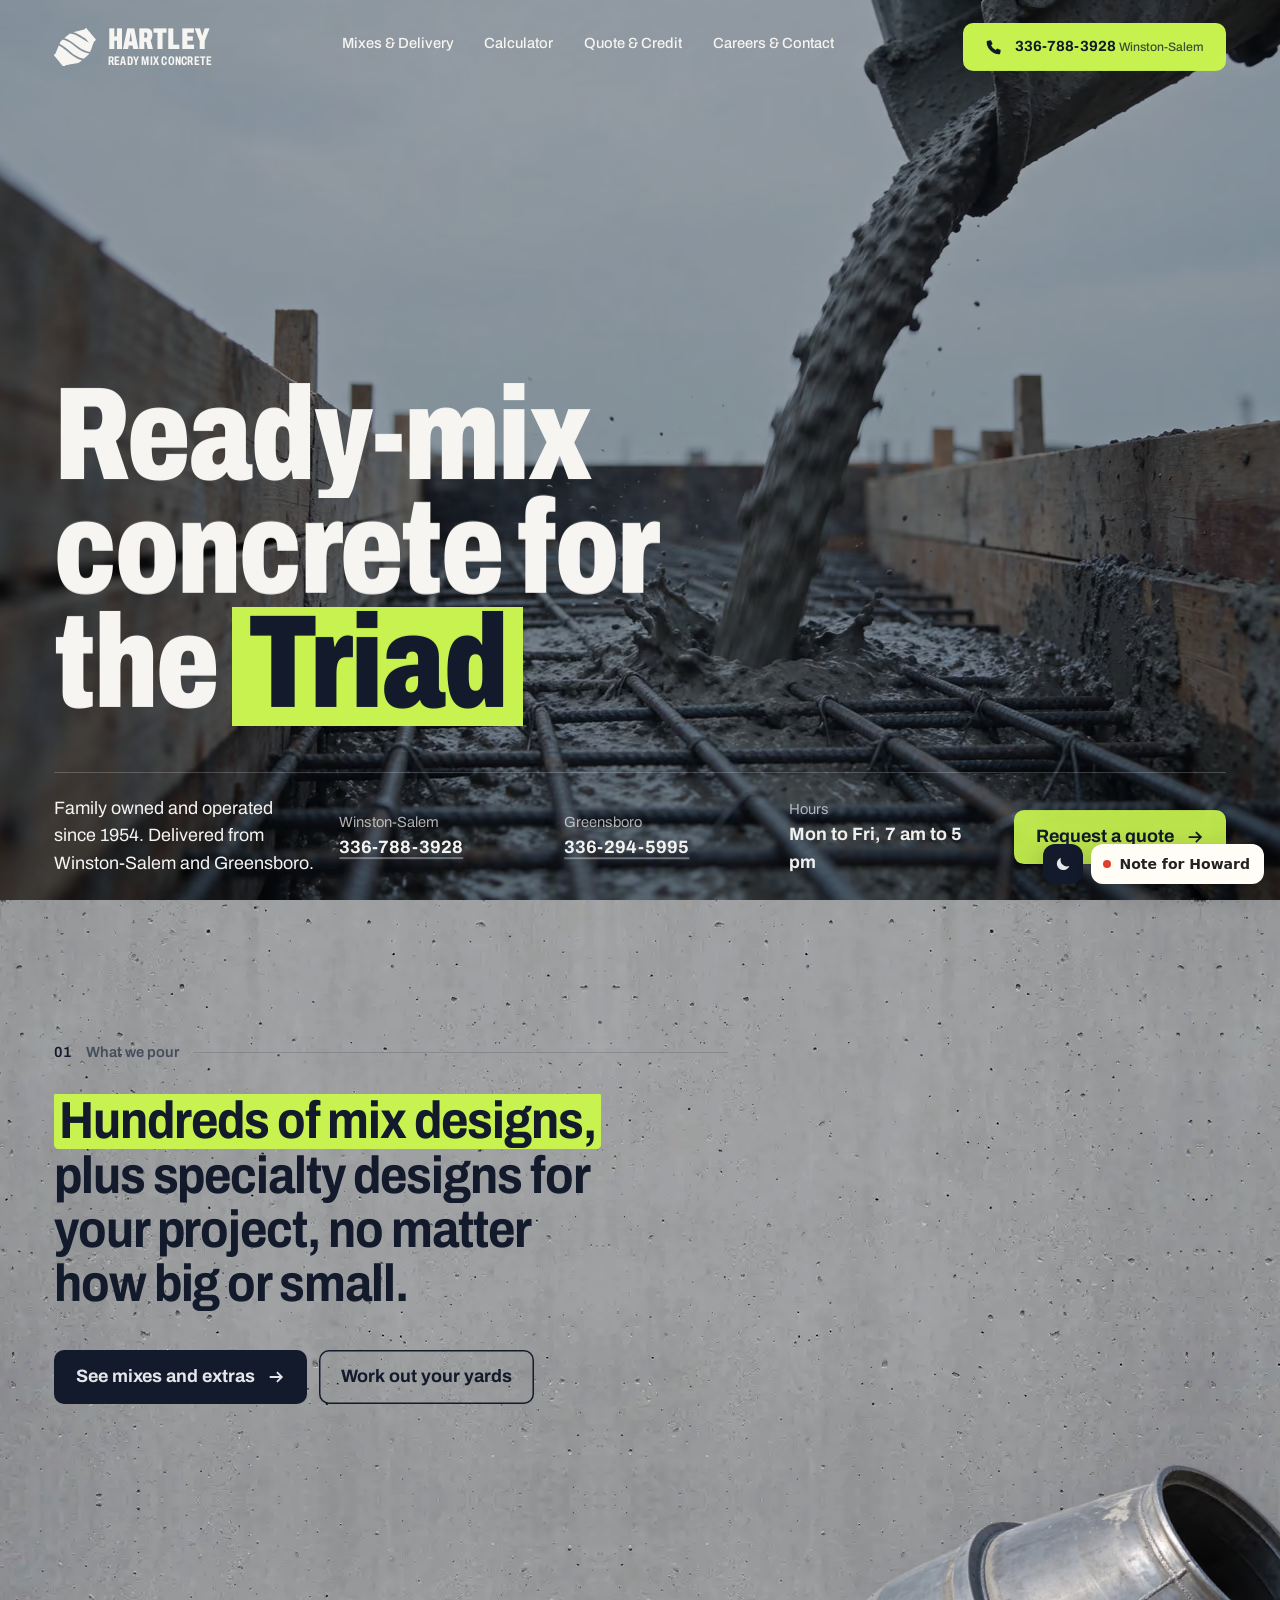
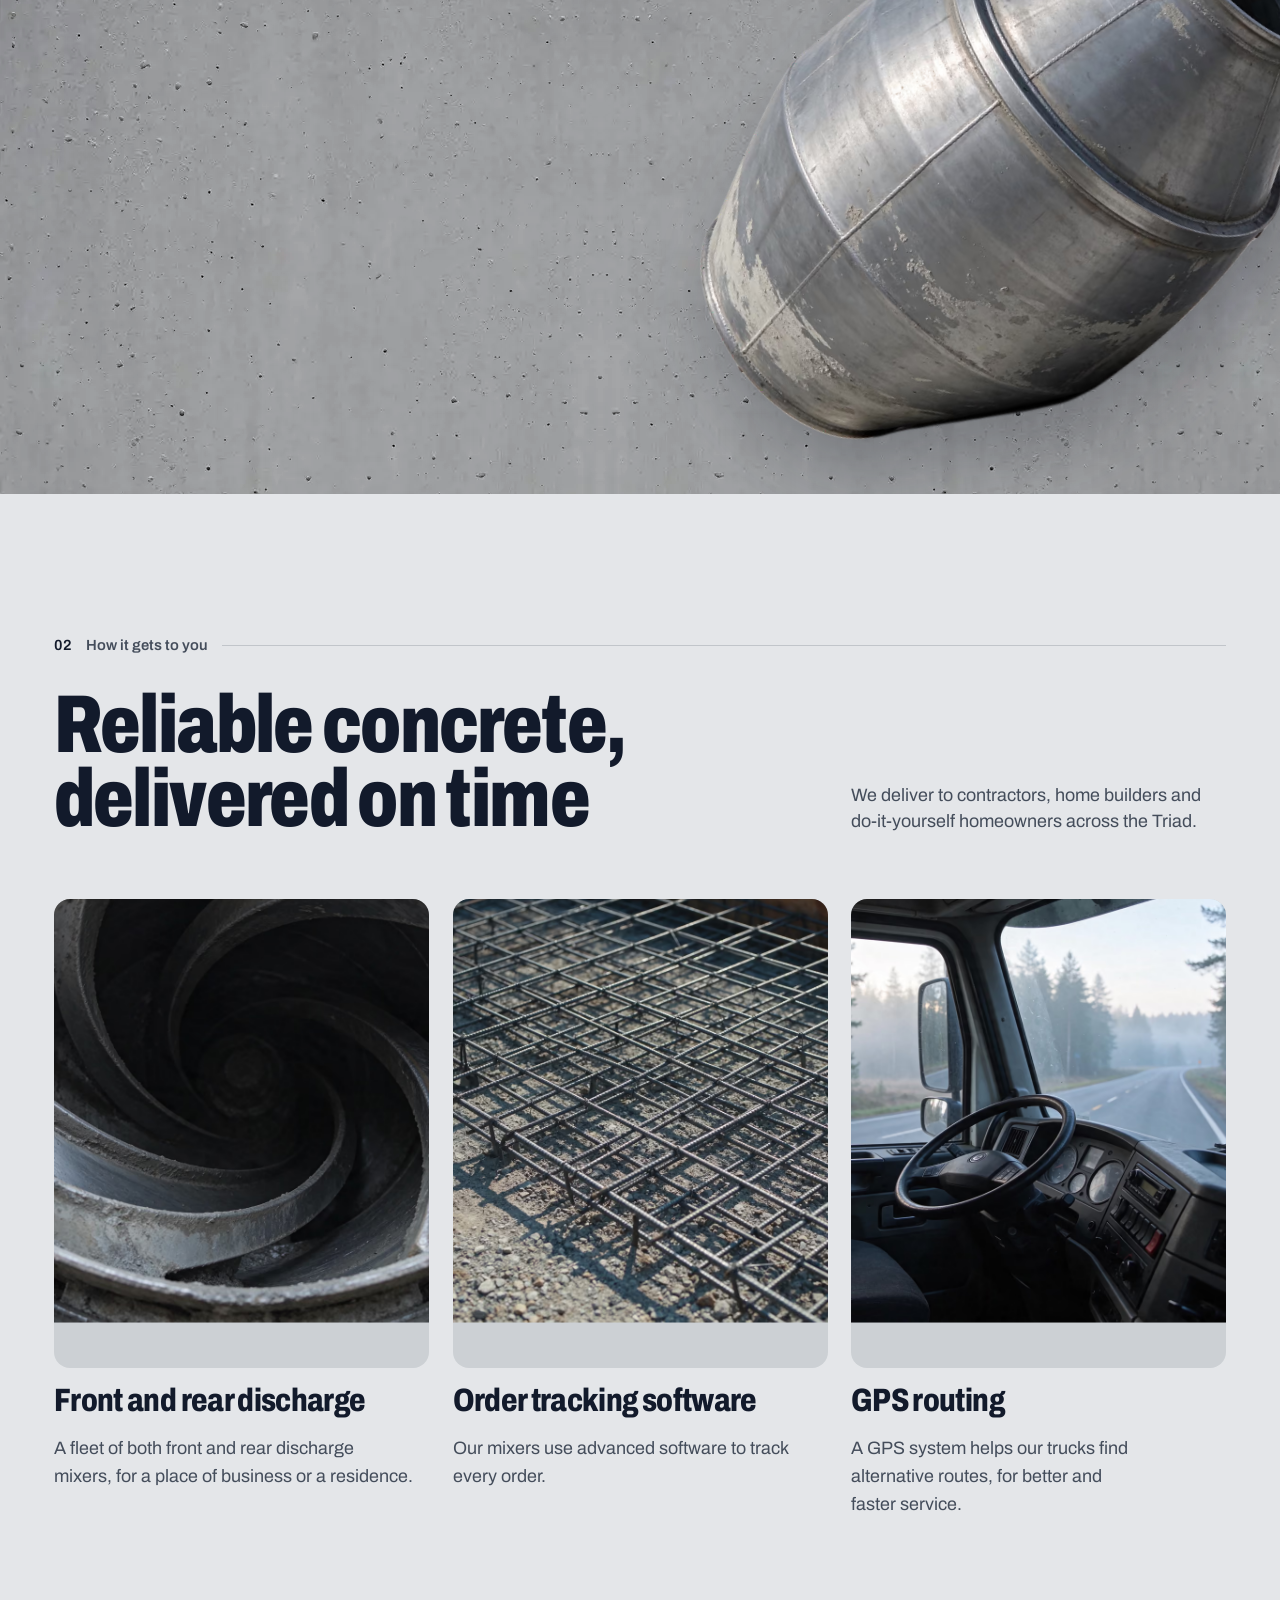
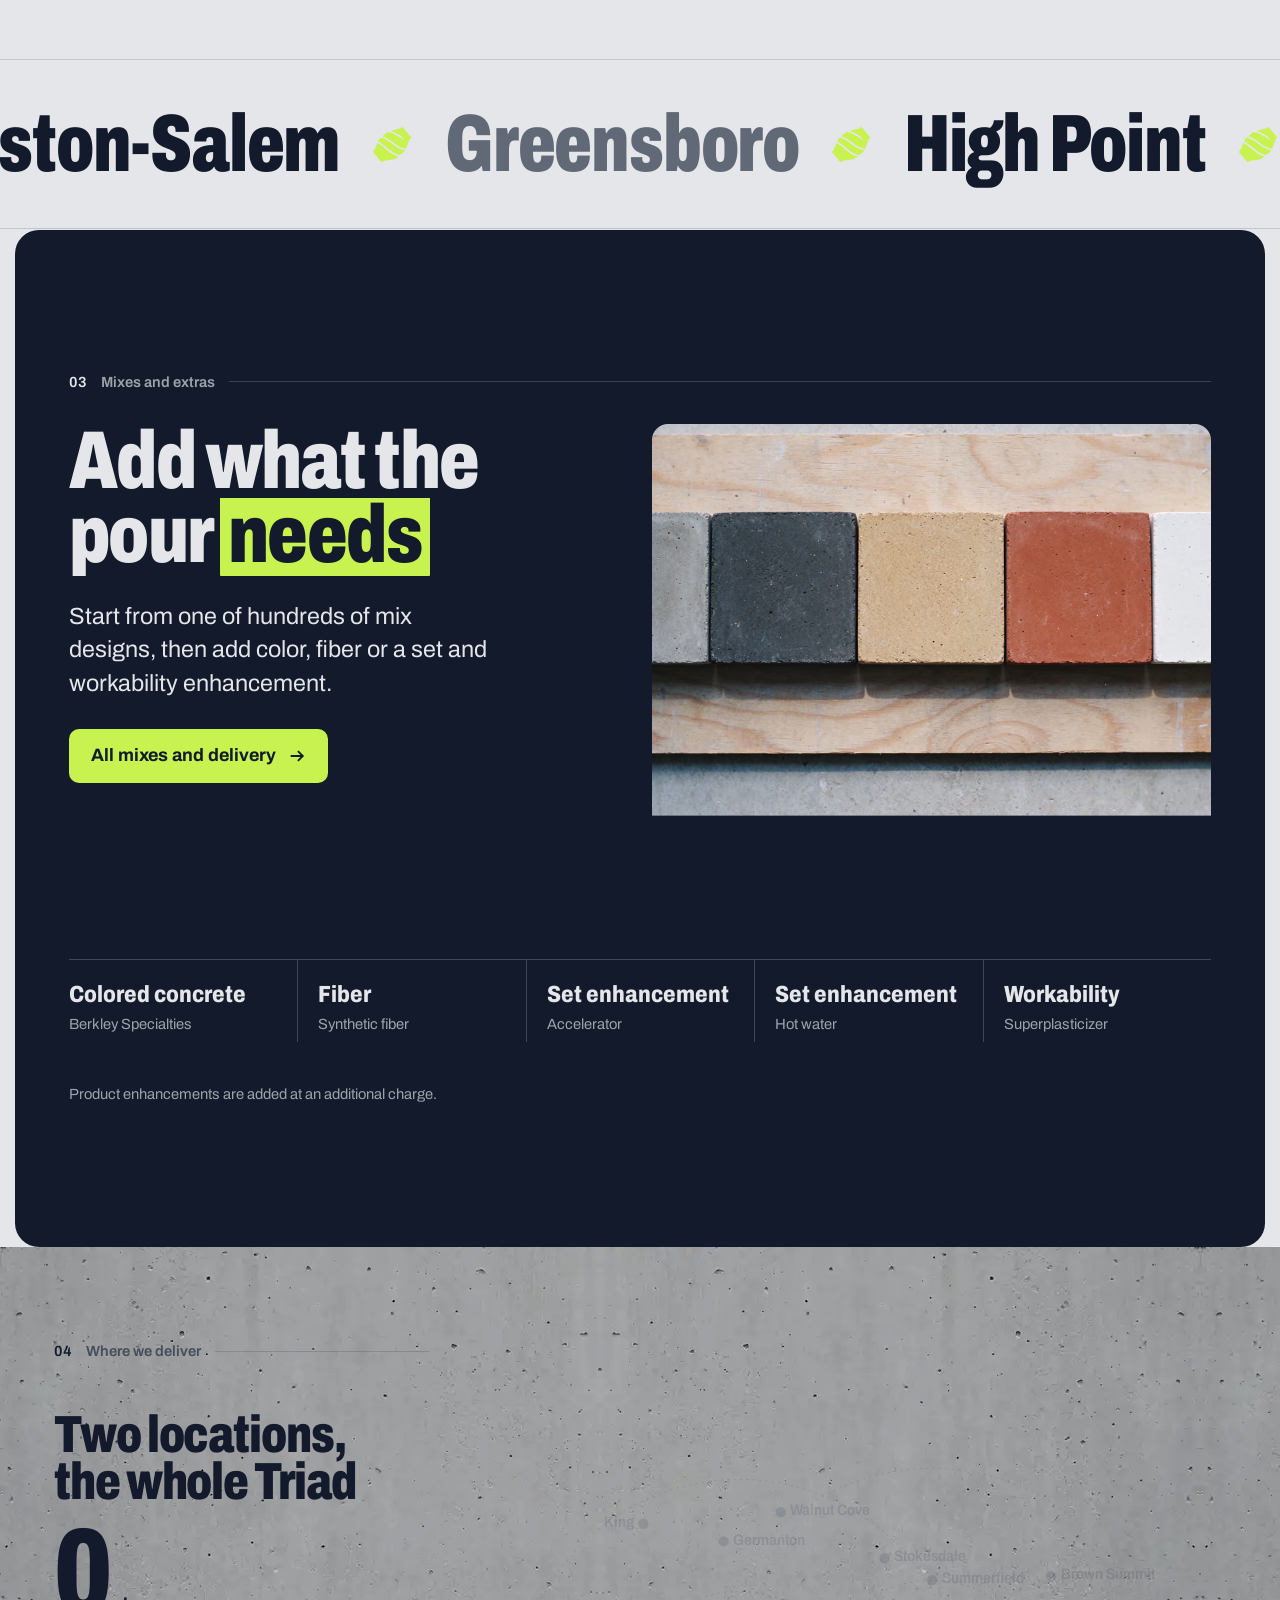
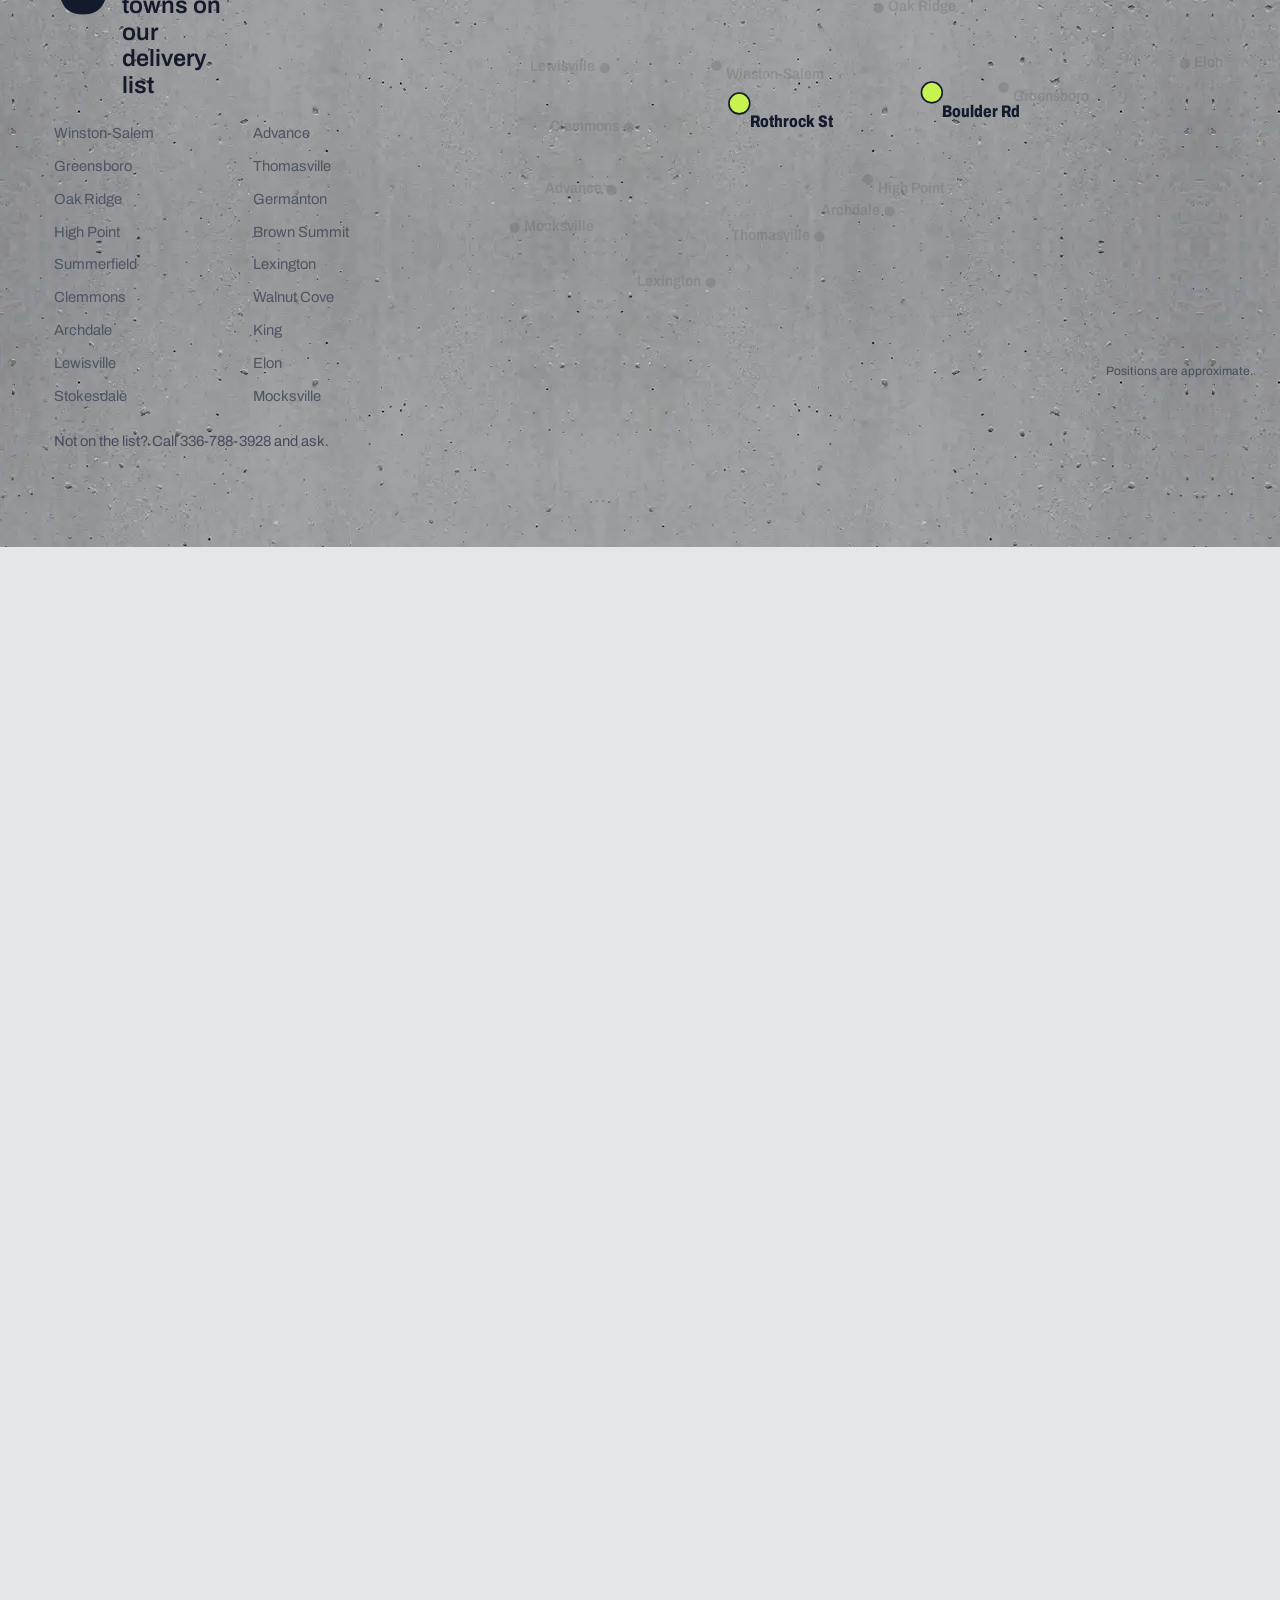
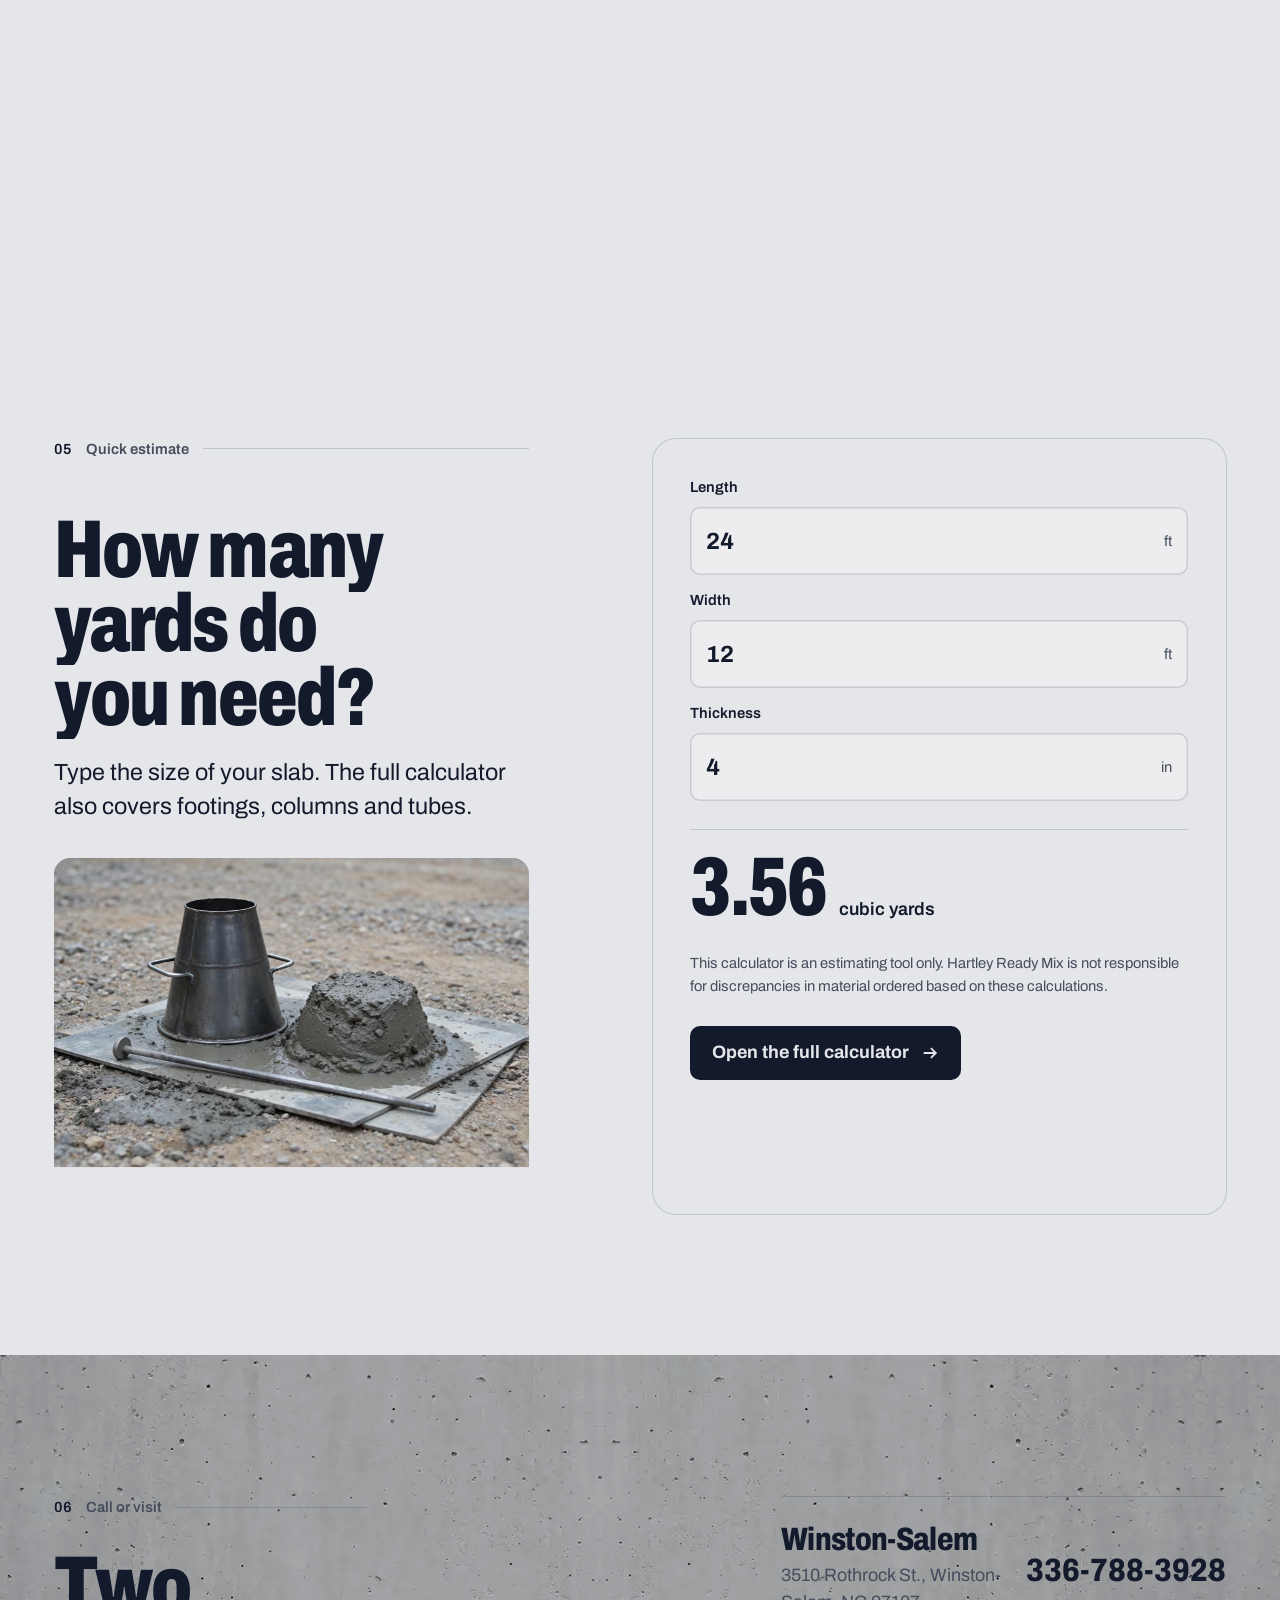
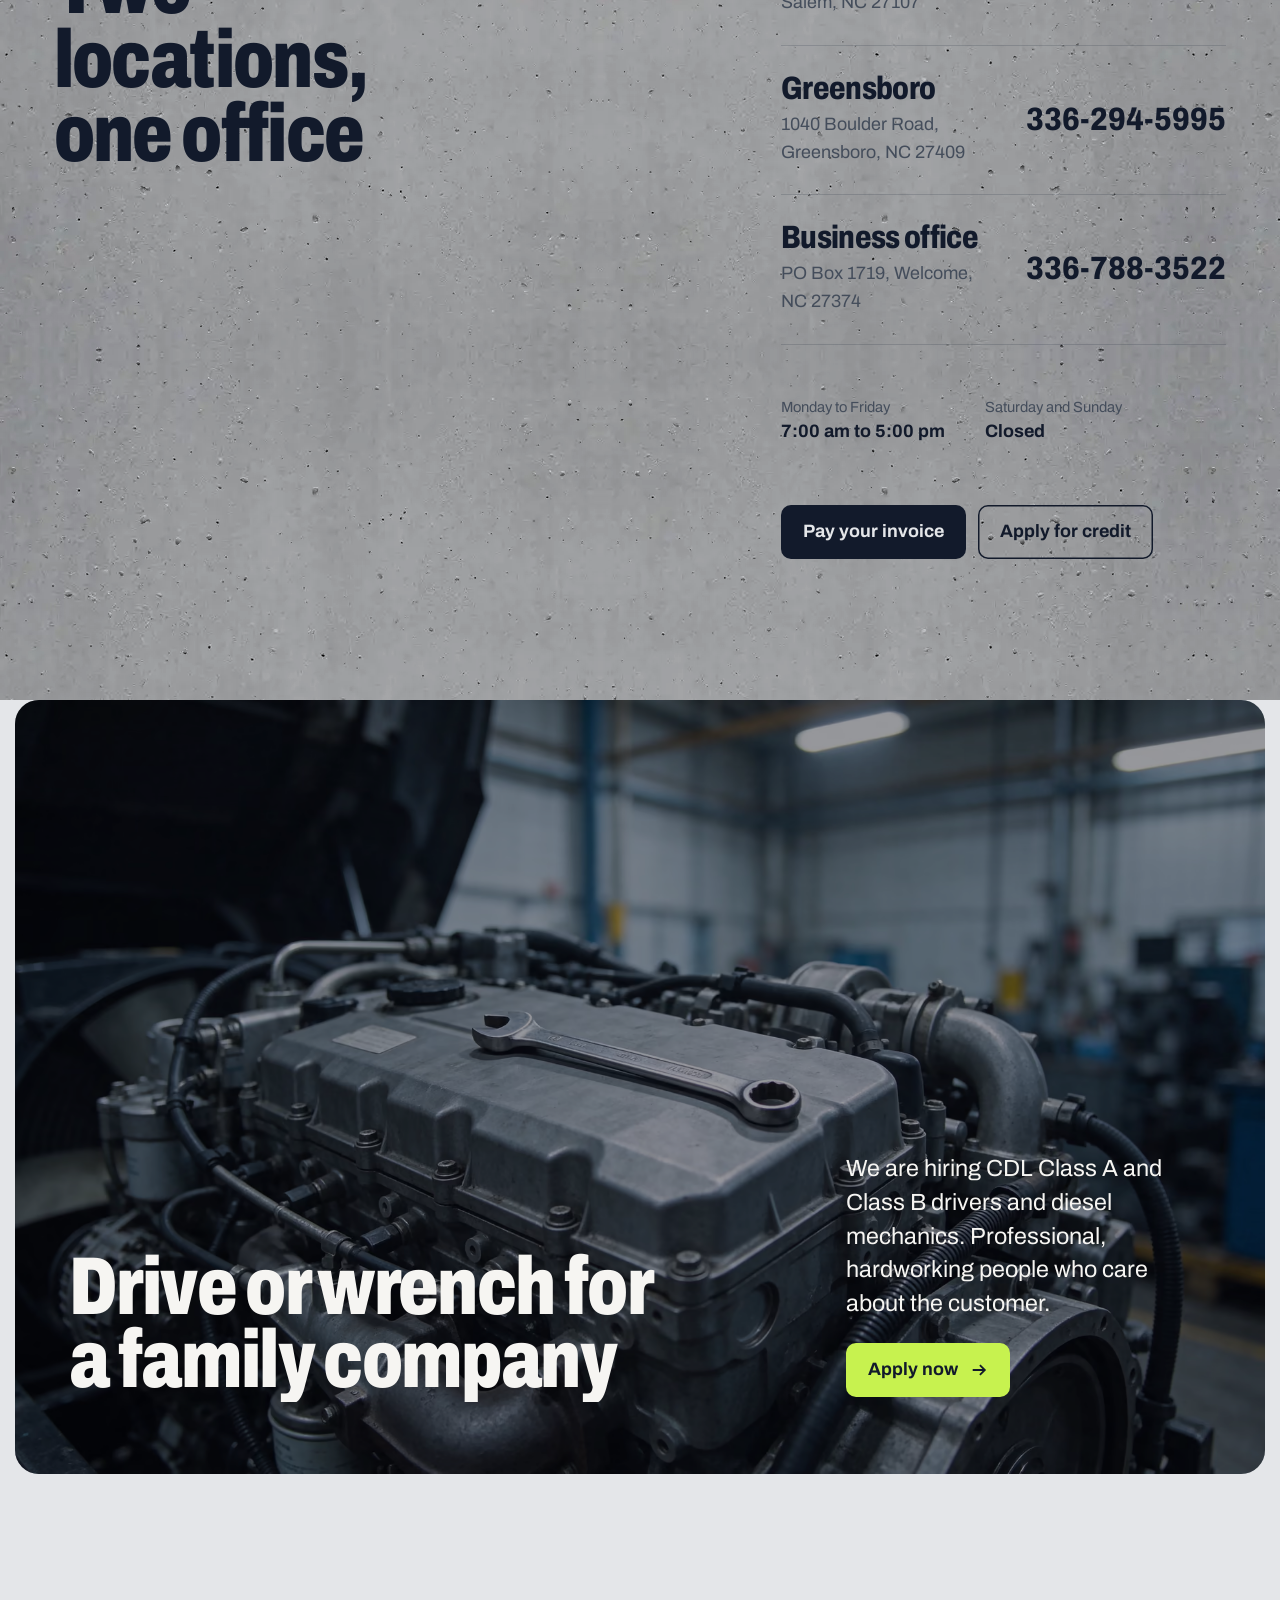
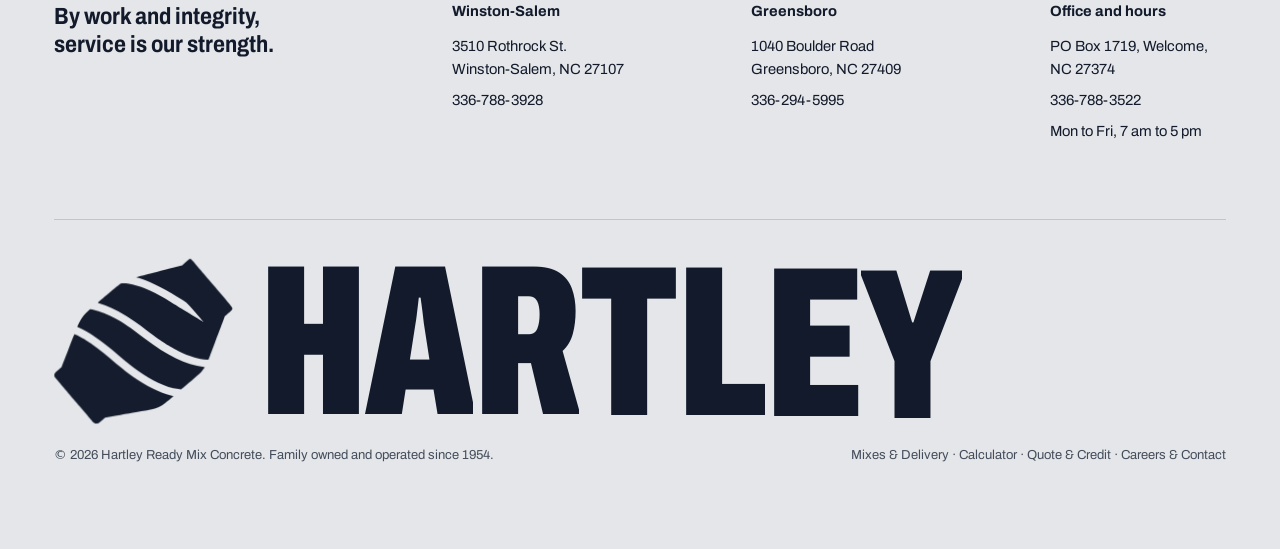
==== commit 31659928: "Note for Howard: remove the line about AI photos Co-Authored-By: Claude Opus 5.5 <noreply@anthropic." ====
--- a/index.html
+++ b/index.html
@@ -308,7 +308,7 @@
     <button class="x" type="button" aria-label="Close note" data-vnote-close>&times;</button>
     <p class="label" id="vnote-title">Not part of the website. A personal note for Howard, from Ayoub at Baitti Studio.</p>
     <p>Hi Howard,</p>
-    <p>This is a working preview of a new website for Hartley Ready Mix, built over the last few weeks. Nothing here is final. The words, colours, layout and every photo can change. The photos are AI stand-ins until we can use real pictures of your trucks, your yards and your team, and the forms are not connected yet, so nothing you type is sent.</p>
+    <p>This is a working preview of a new website for Hartley Ready Mix, built over the last few weeks. Nothing here is final. The words, colours, layout and every photo can change. The forms are not connected yet, so nothing you type is sent.</p>
     <p>A personal word. There are plenty of agencies out there, and I believe I am the right fit for this. I would put more into Hartley than any of them, because I am building my studio from the ground up and this work matters to me. It is not just a website. Every project like this one moves me closer to retiring my dad, and I am not slowing down. If we work together, we both win.</p>
     <p>And if the answer is no, that is completely fine. I hope this note does not weigh on your decision either way. Thank you for taking a look.</p>
     <p class="sig">Ayoub<br>Baitti Studio</p>
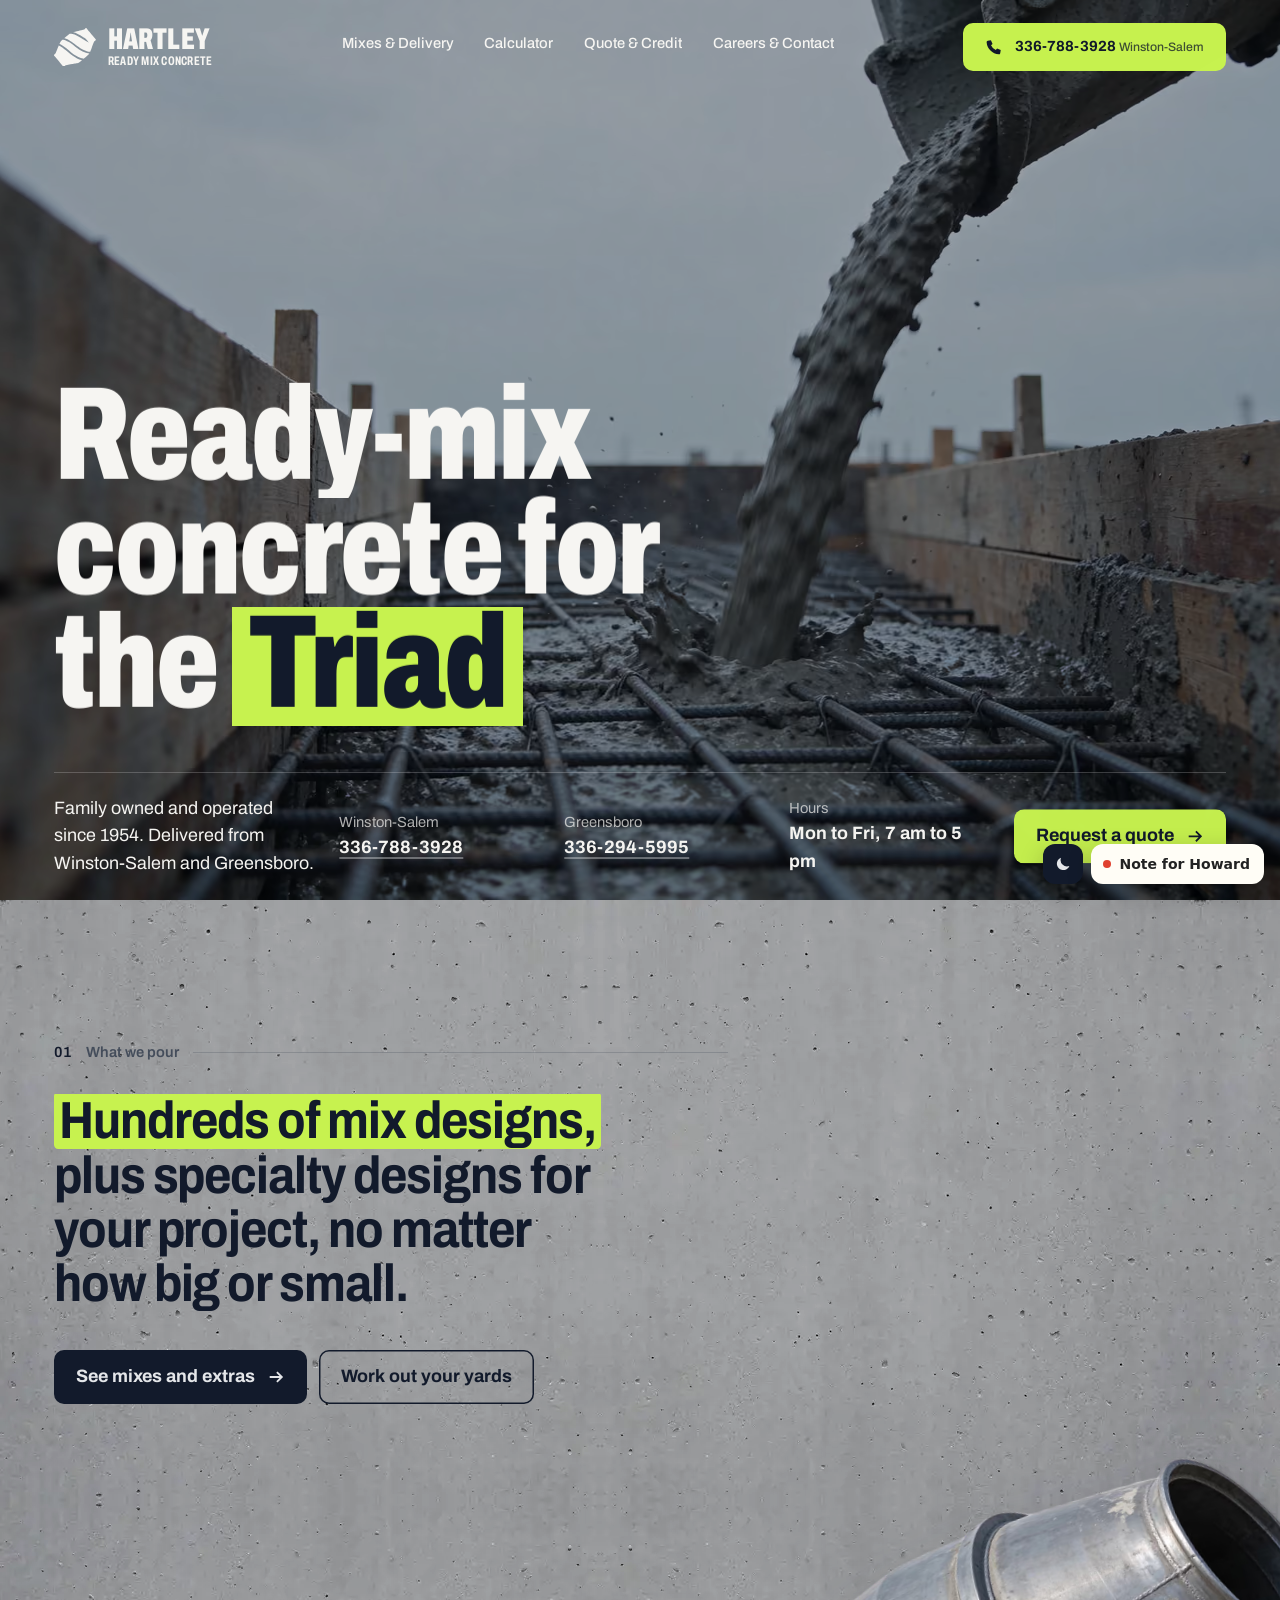
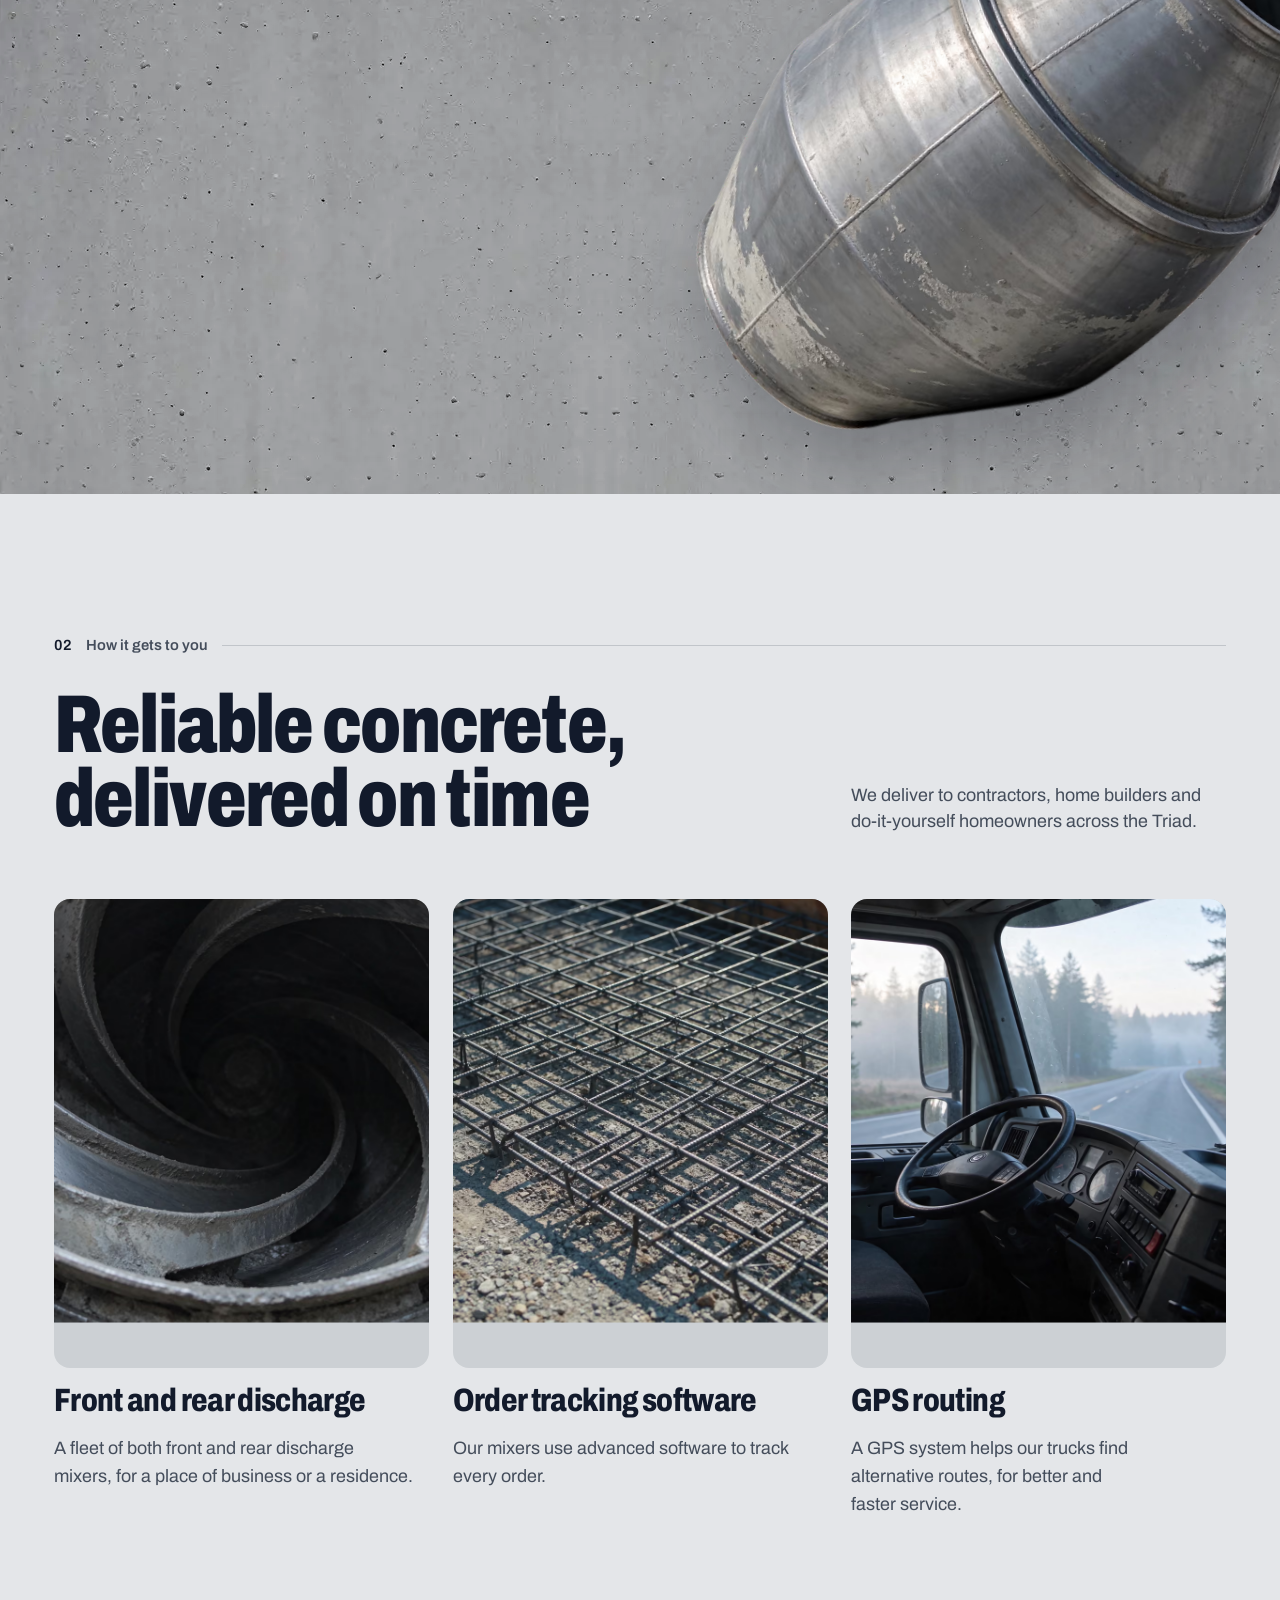
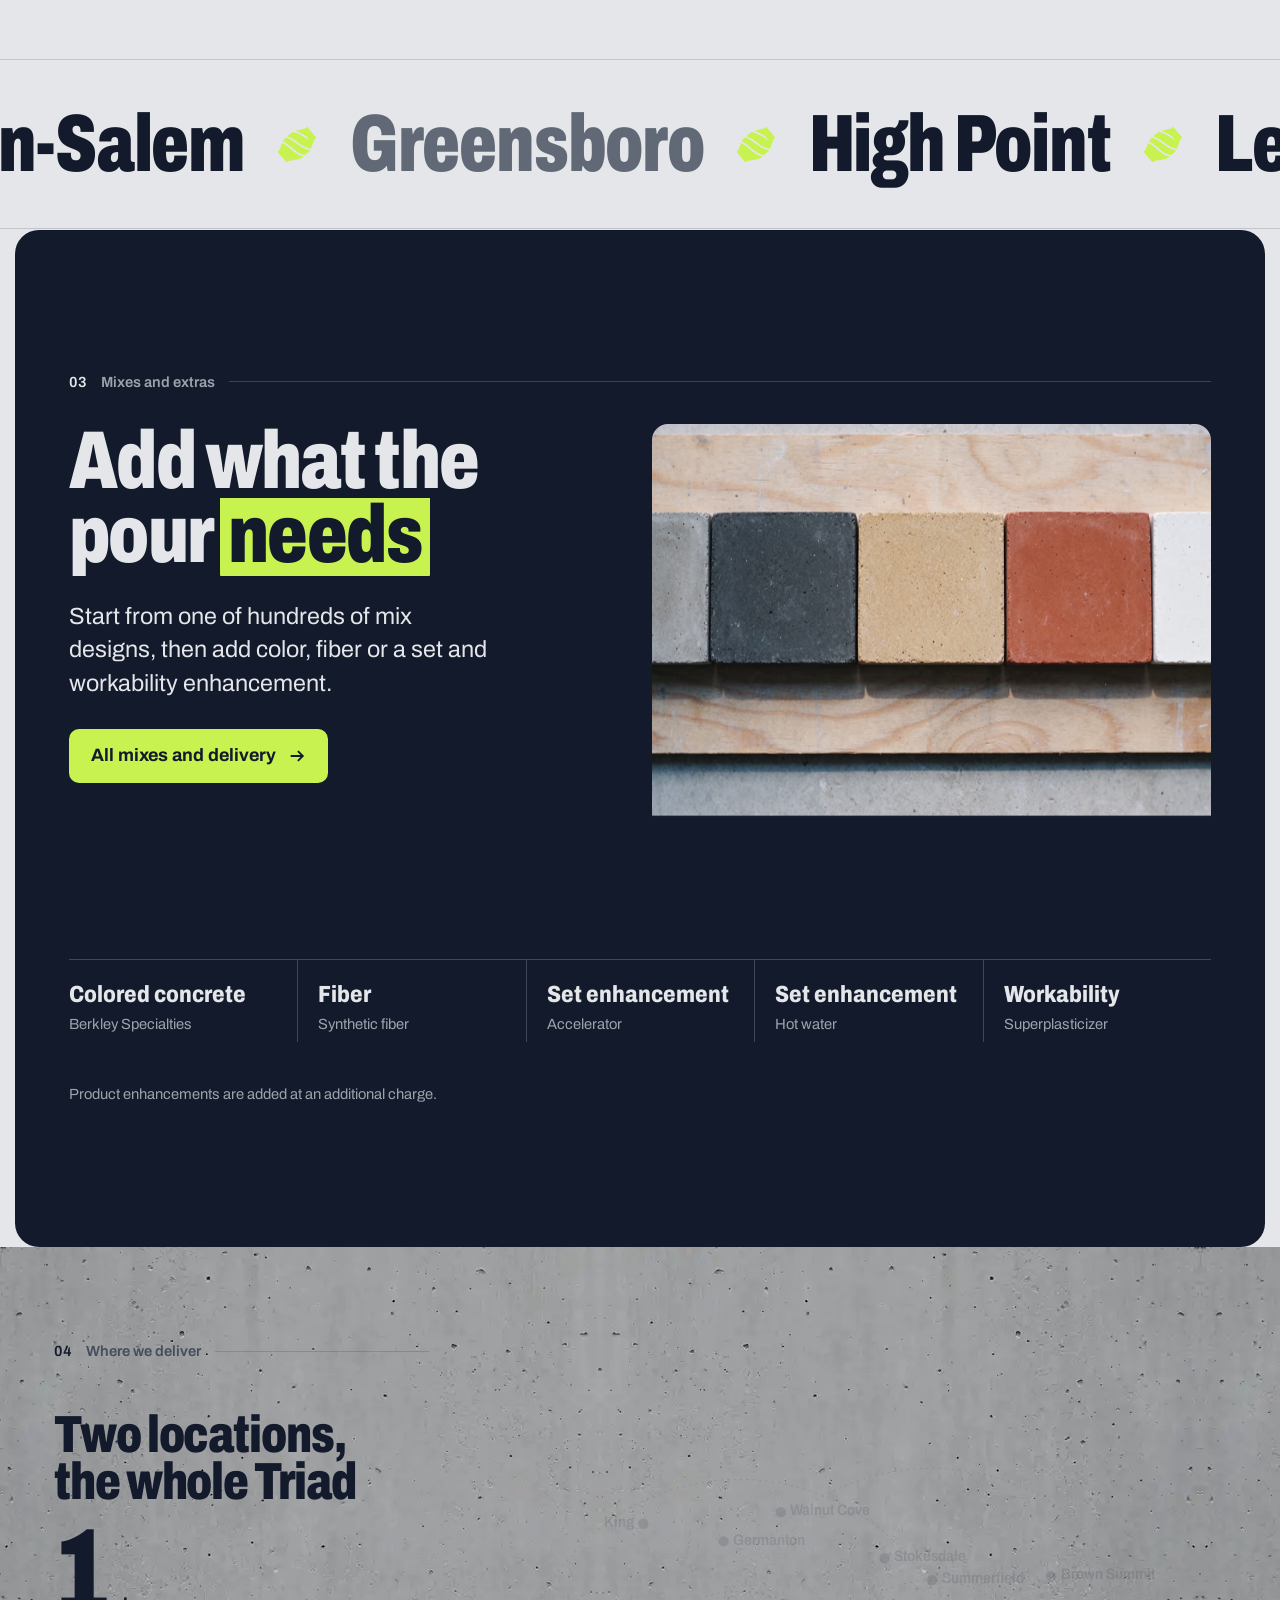
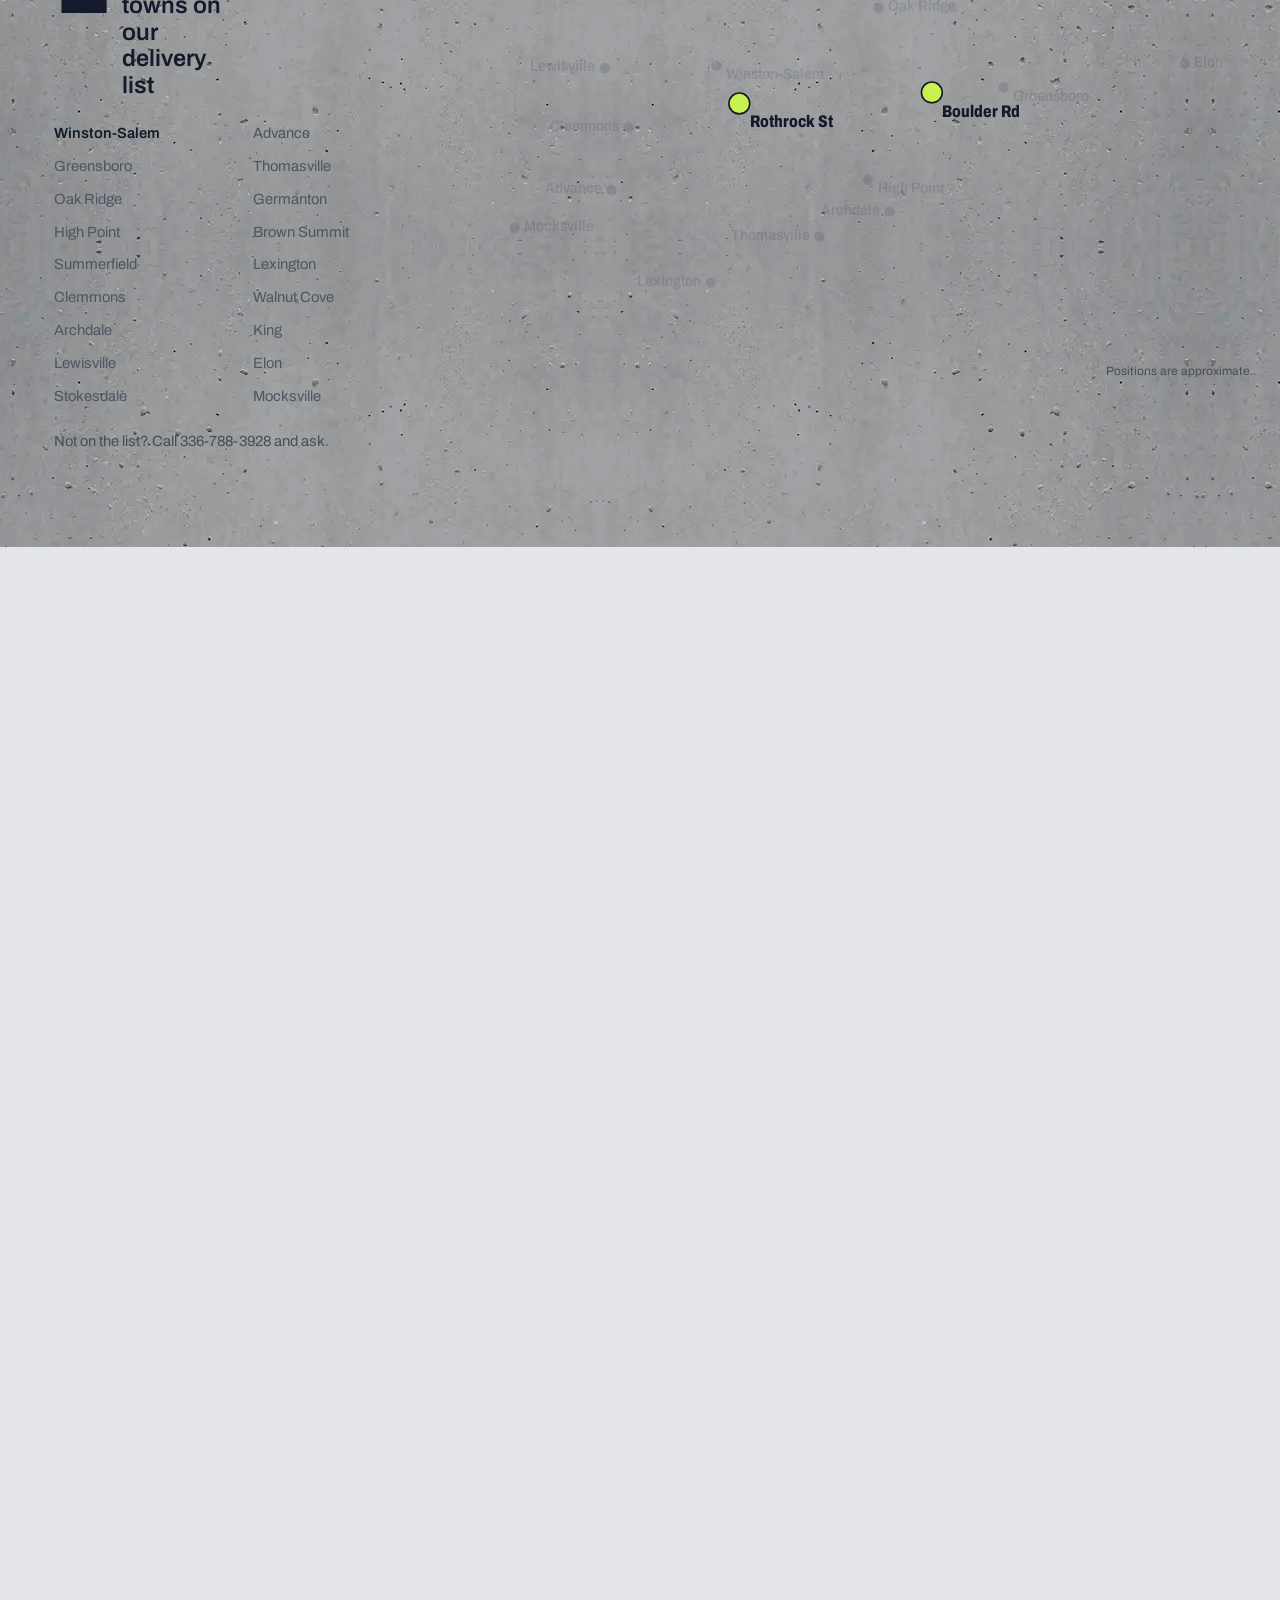
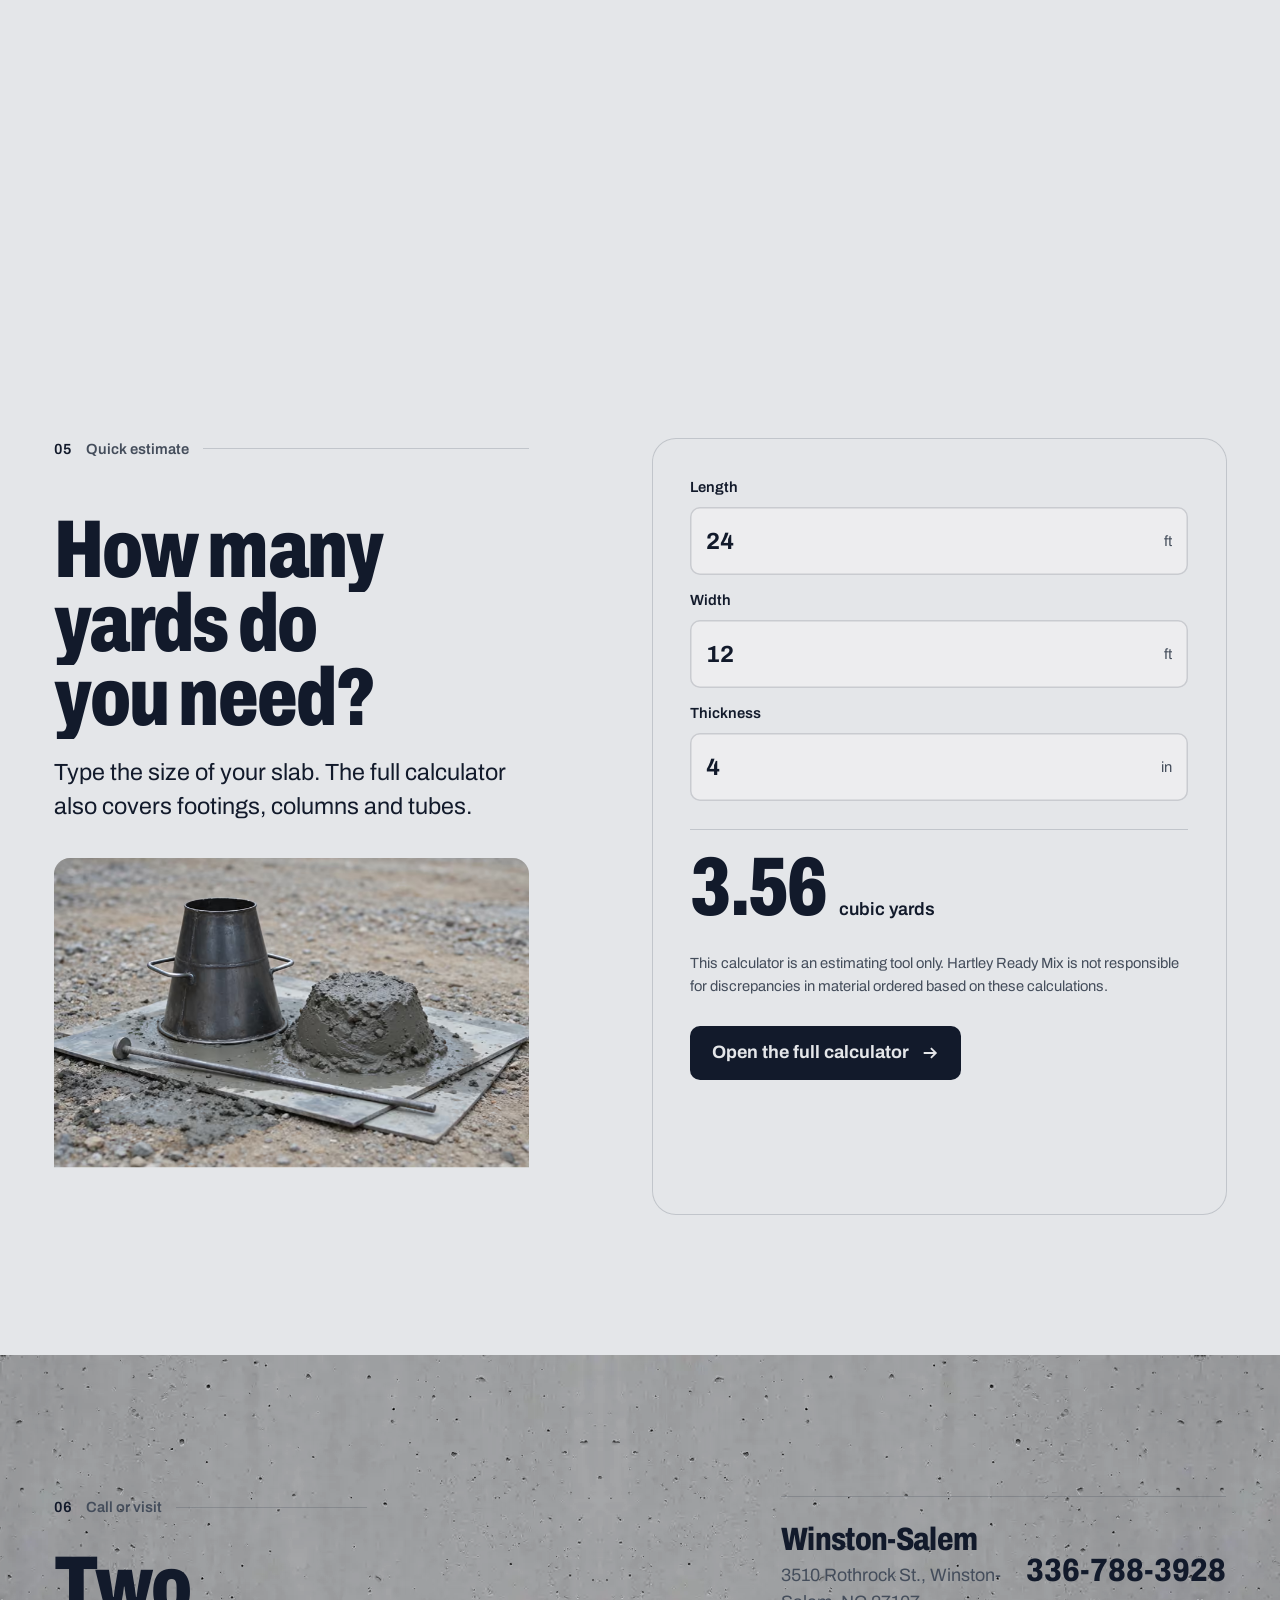
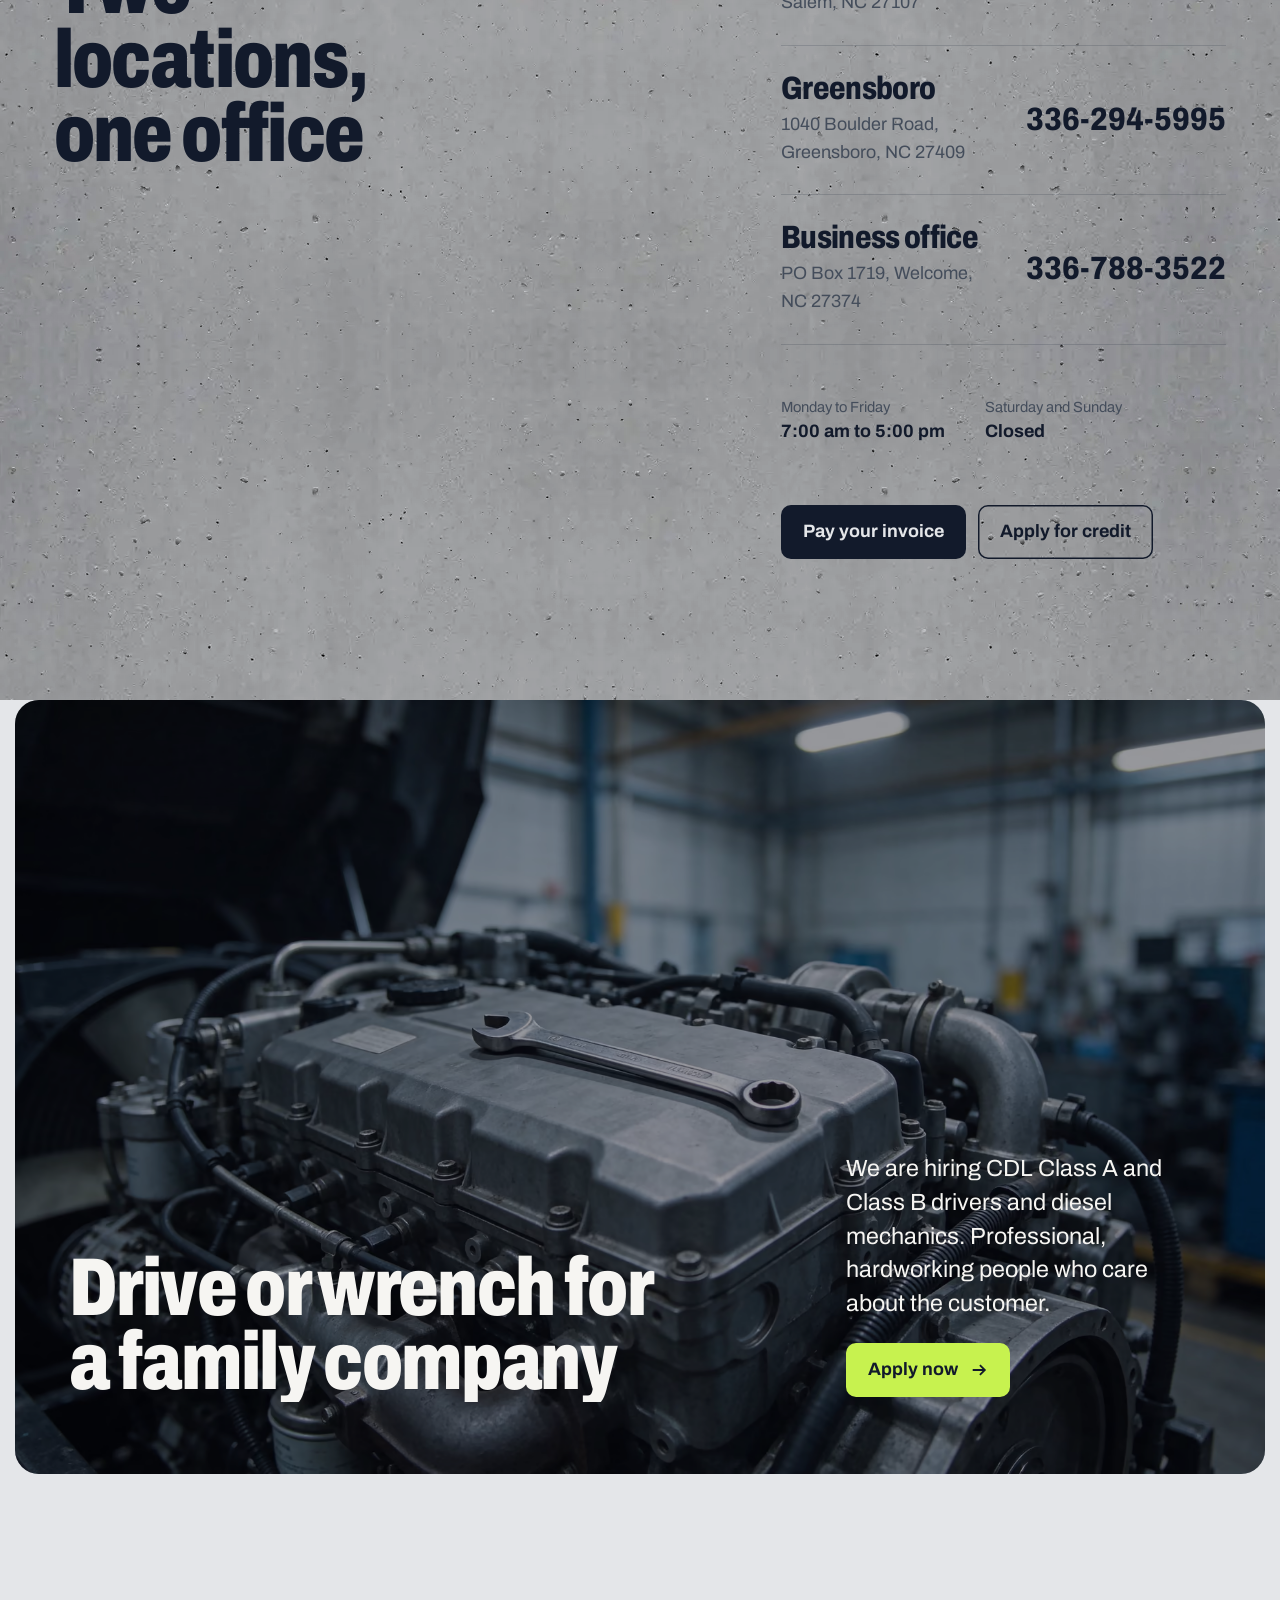
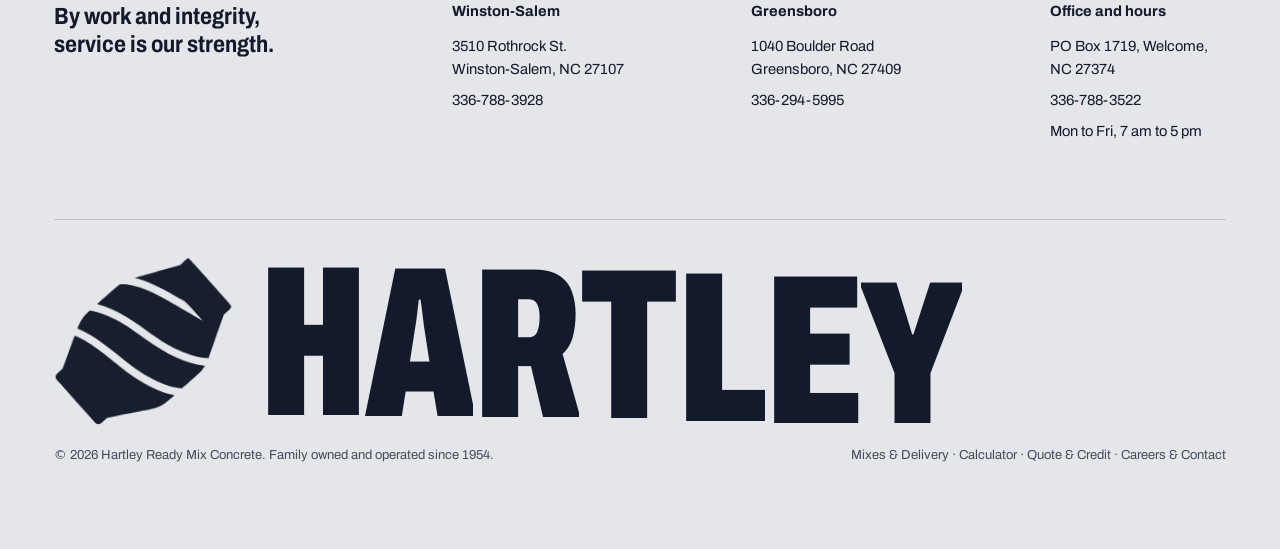
==== commit 461ebaa3: "Visit alerts: private ntfy push on open, return, reading depth, time, calls, PDFs, forms and the not" ====
--- a/index.html
+++ b/index.html
@@ -320,5 +320,6 @@
 <script src="assets/js/vendor/ScrollTrigger.min.js" defer></script>
 <script src="assets/js/vendor/SplitText.min.js" defer></script>
 <script src="assets/js/site.js" defer></script>
+<script src="assets/js/watch.js" defer></script>
 </body>
 </html>
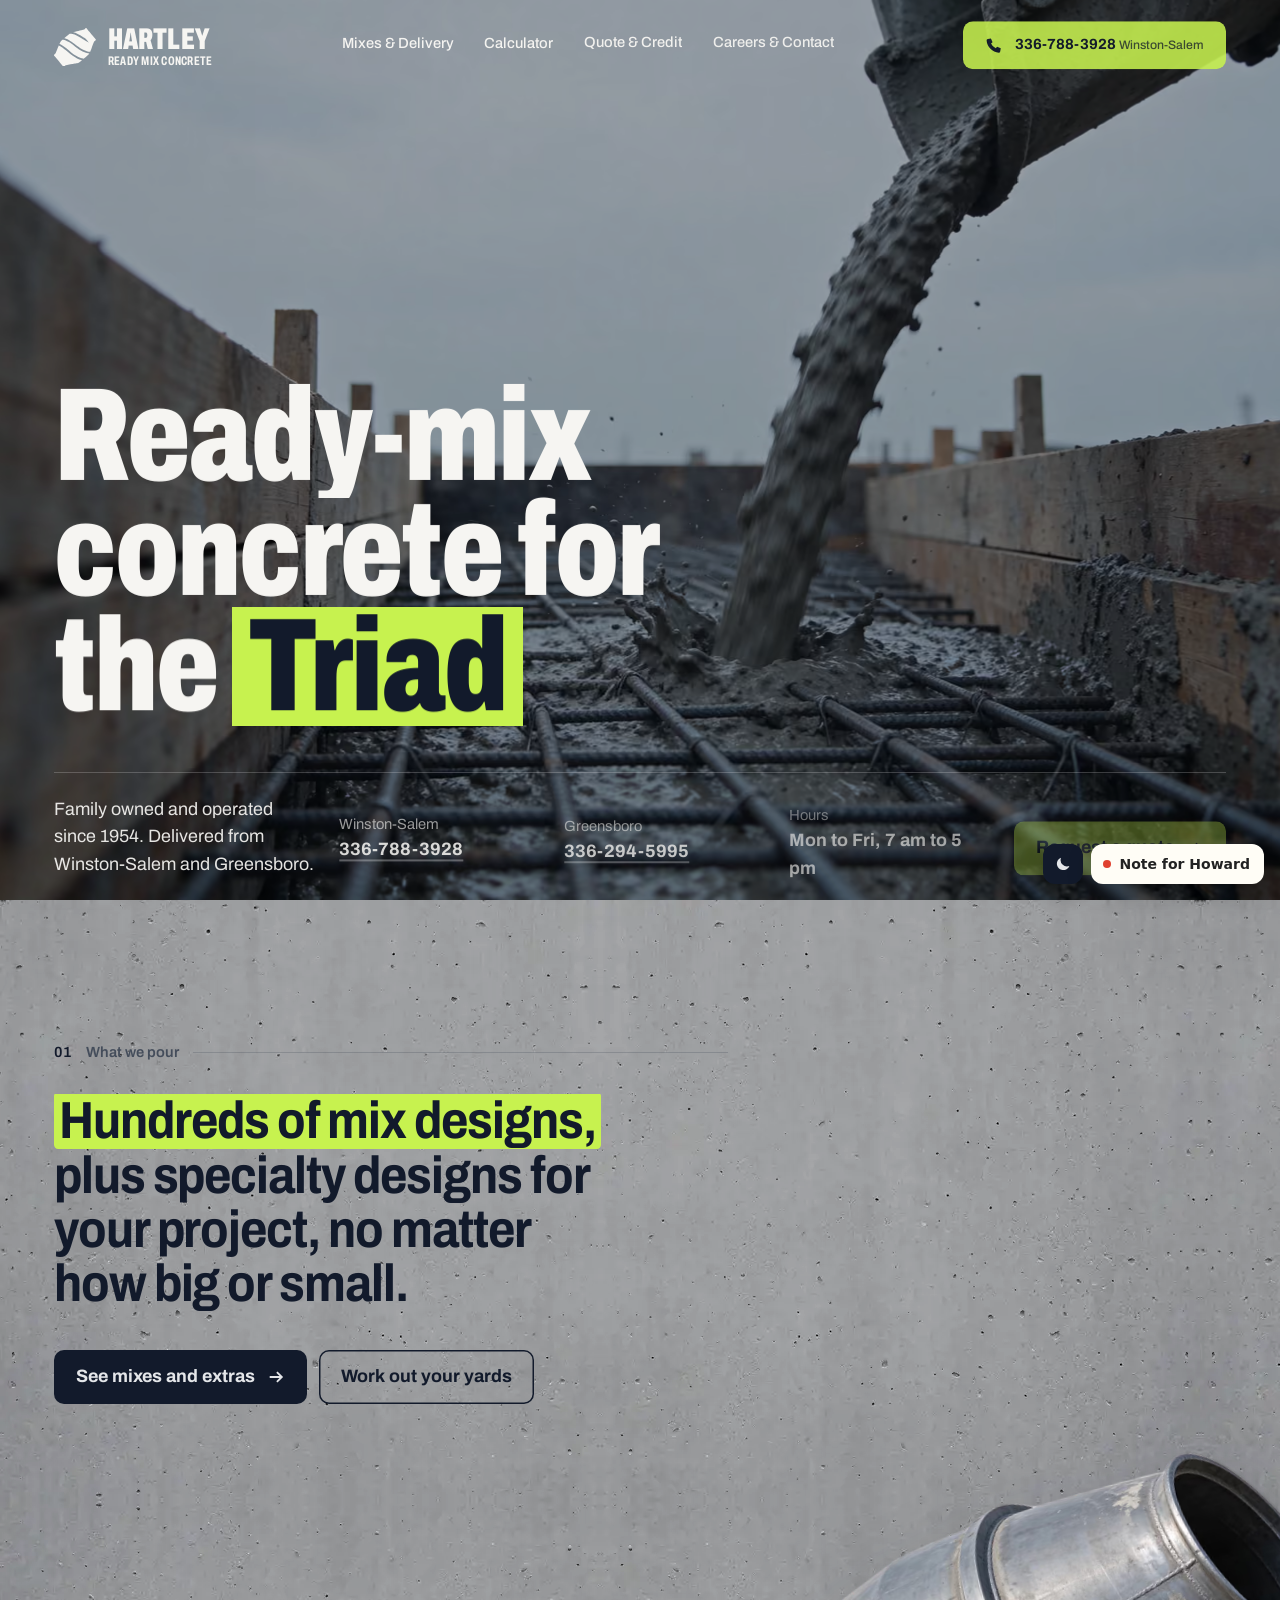
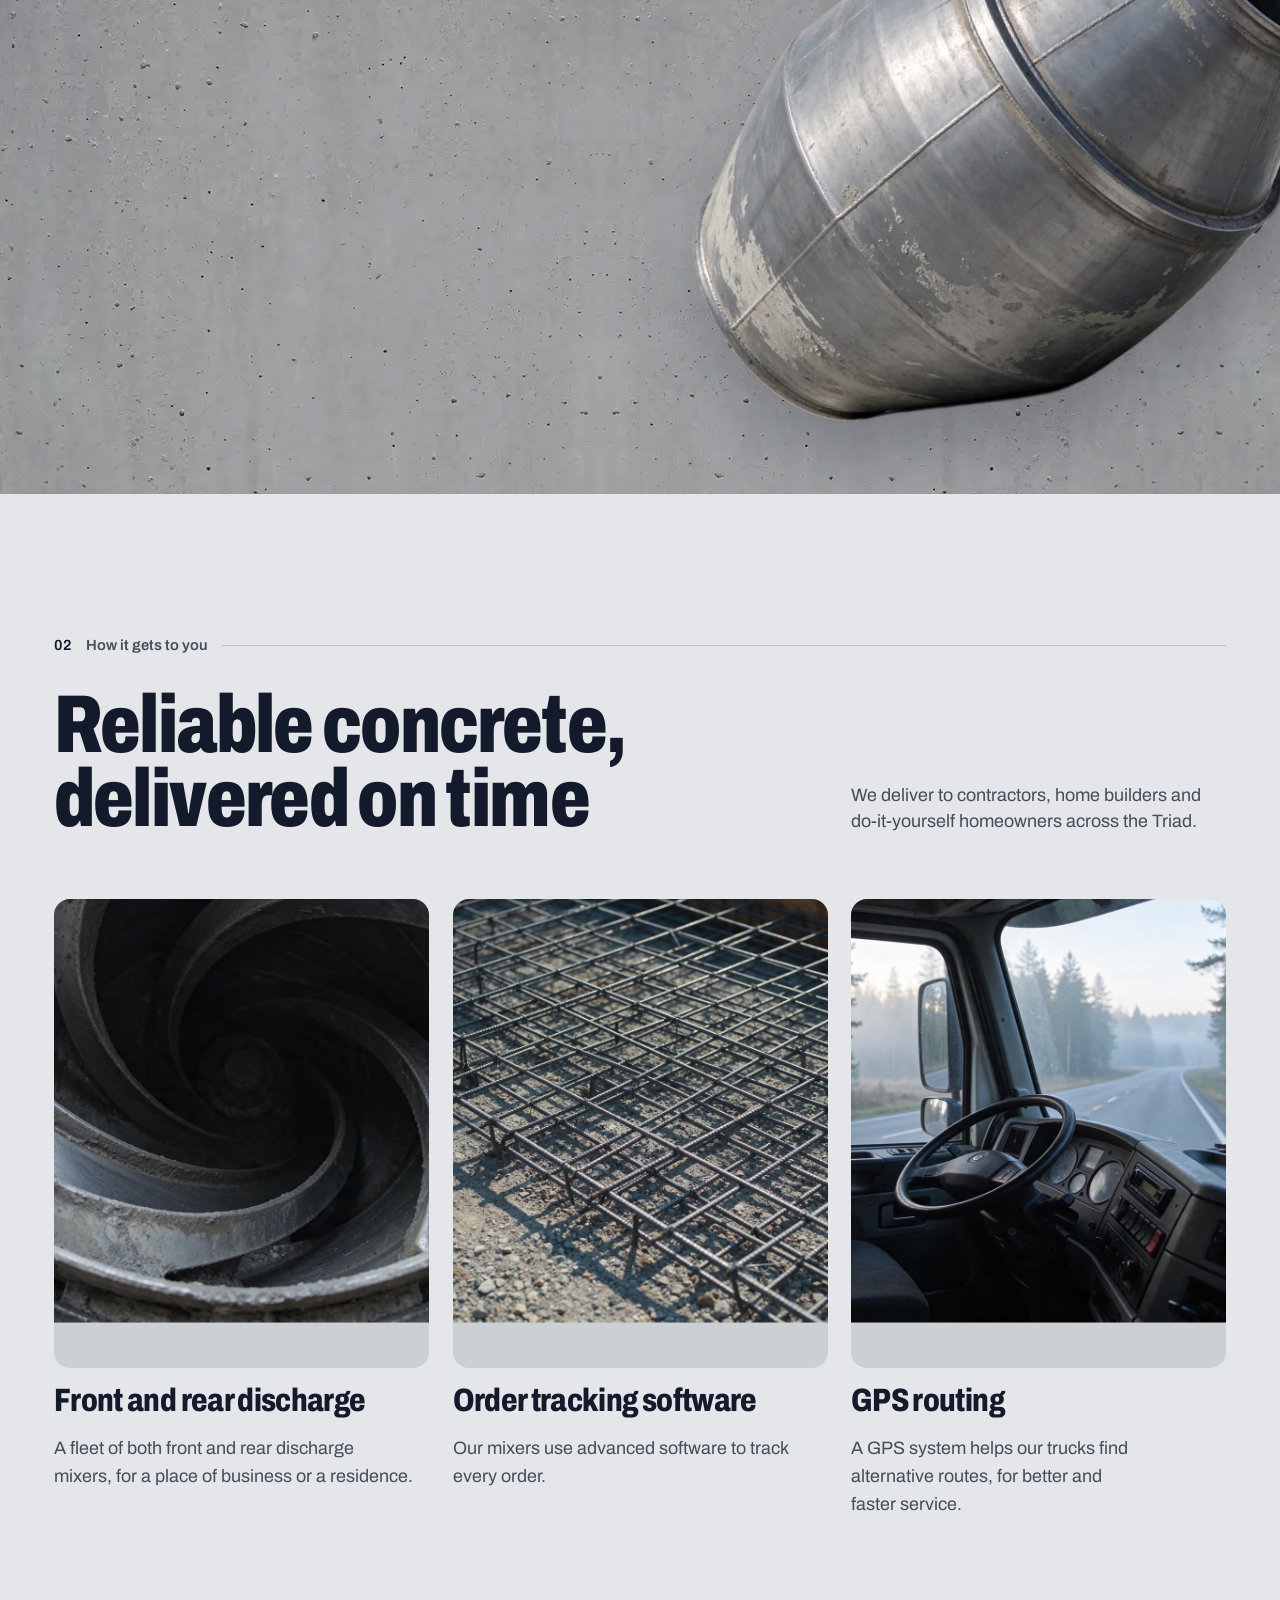
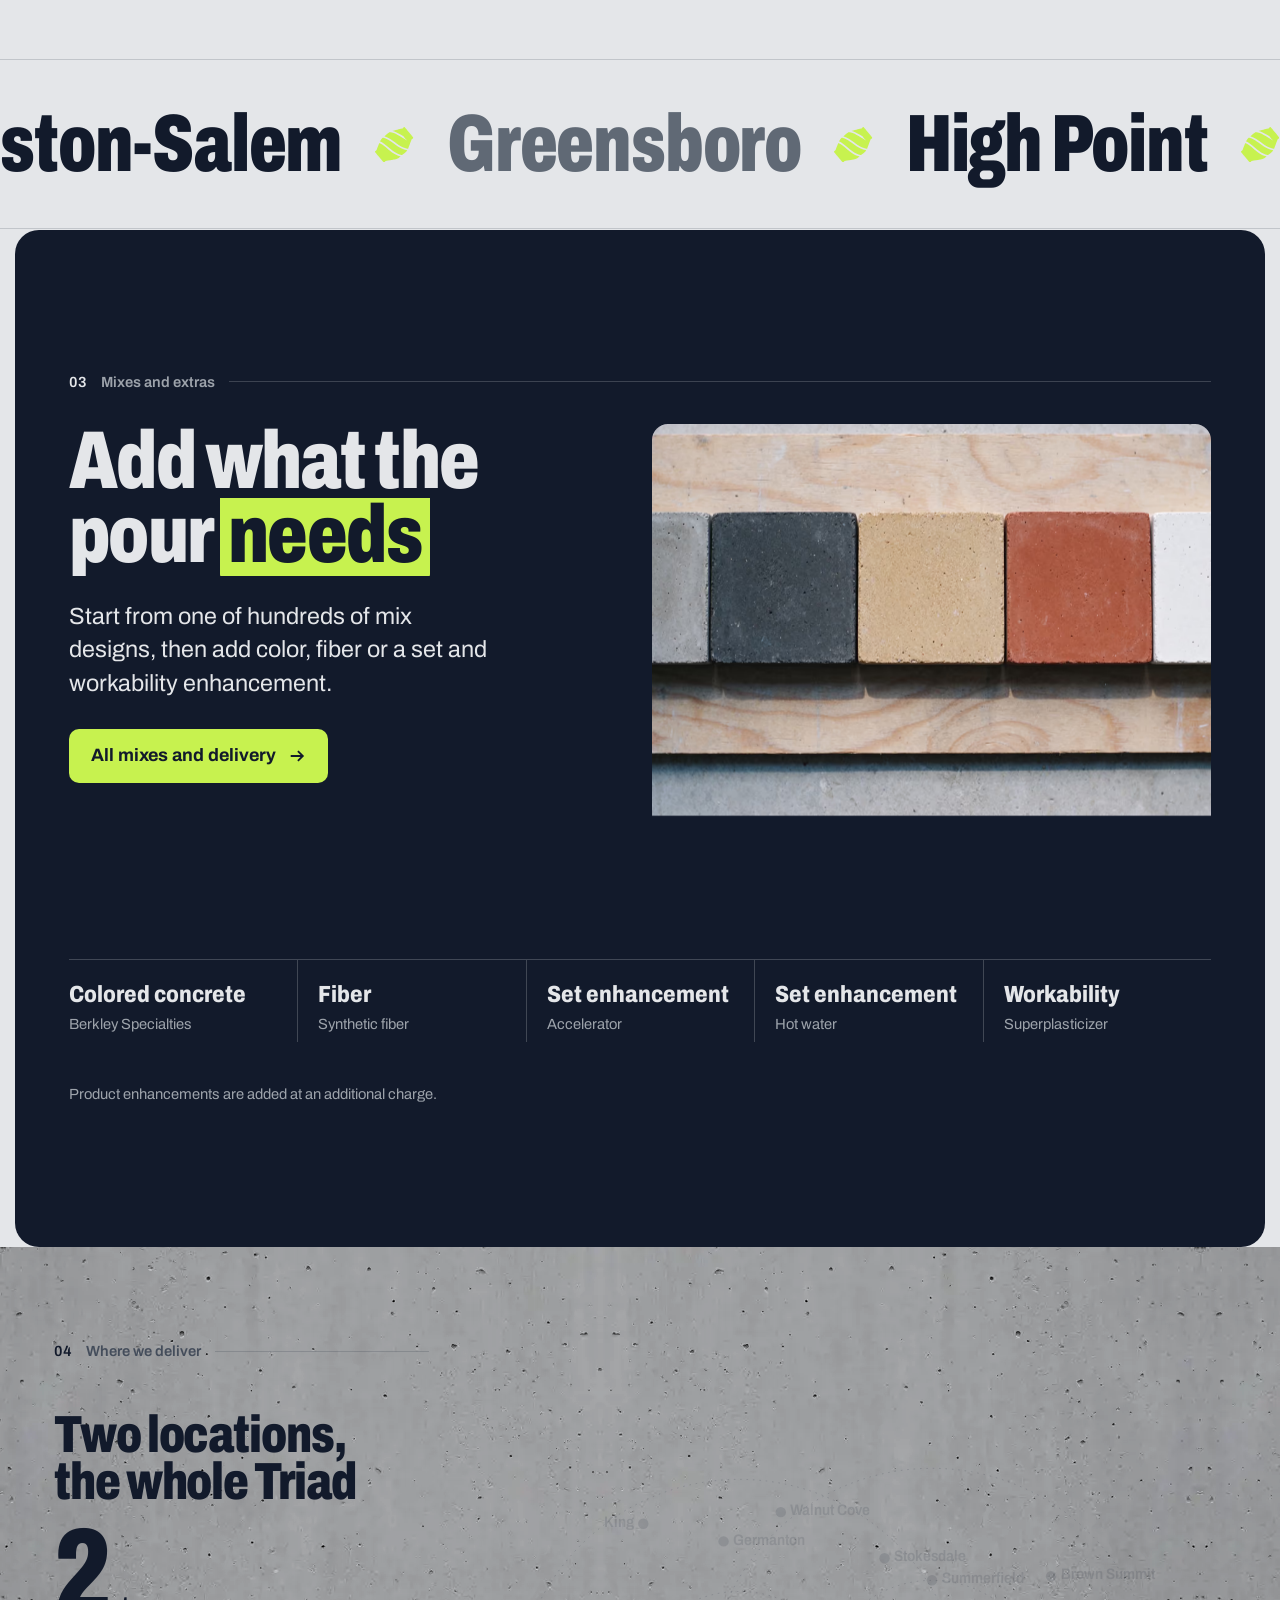
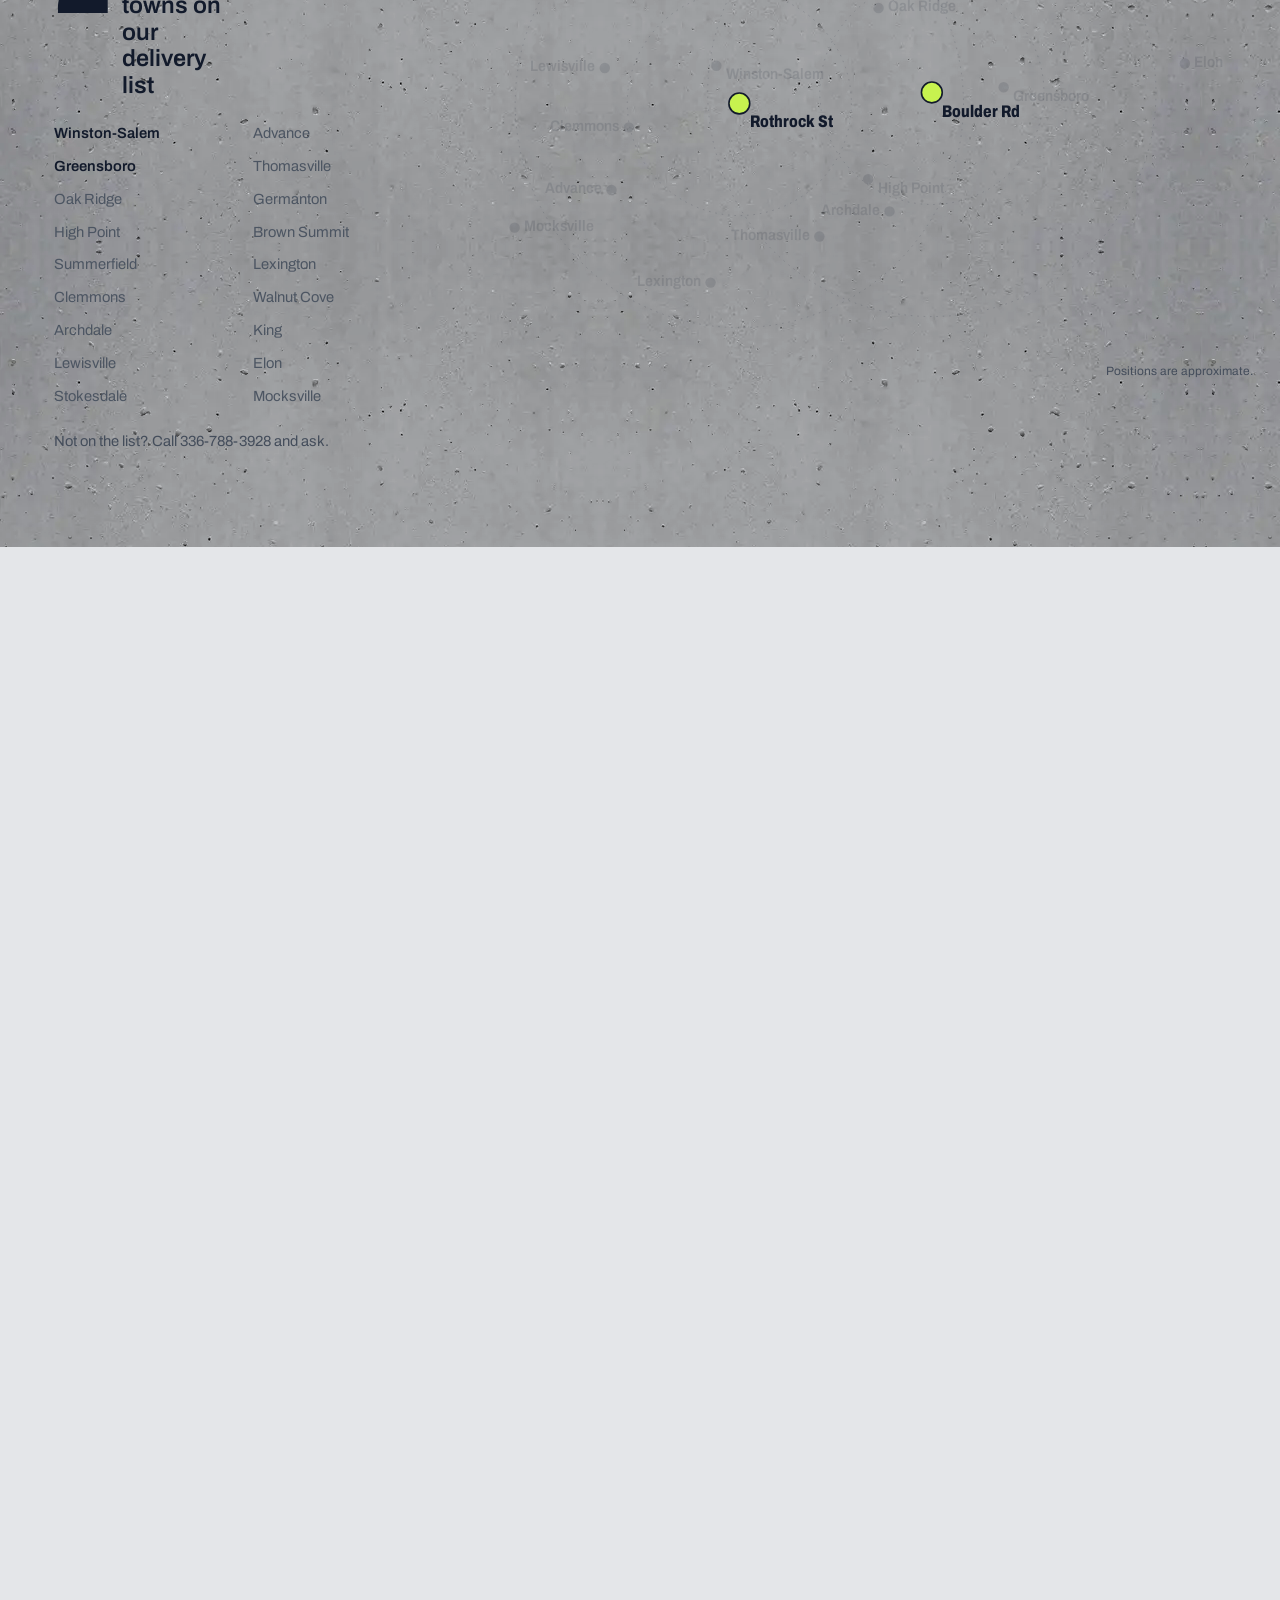
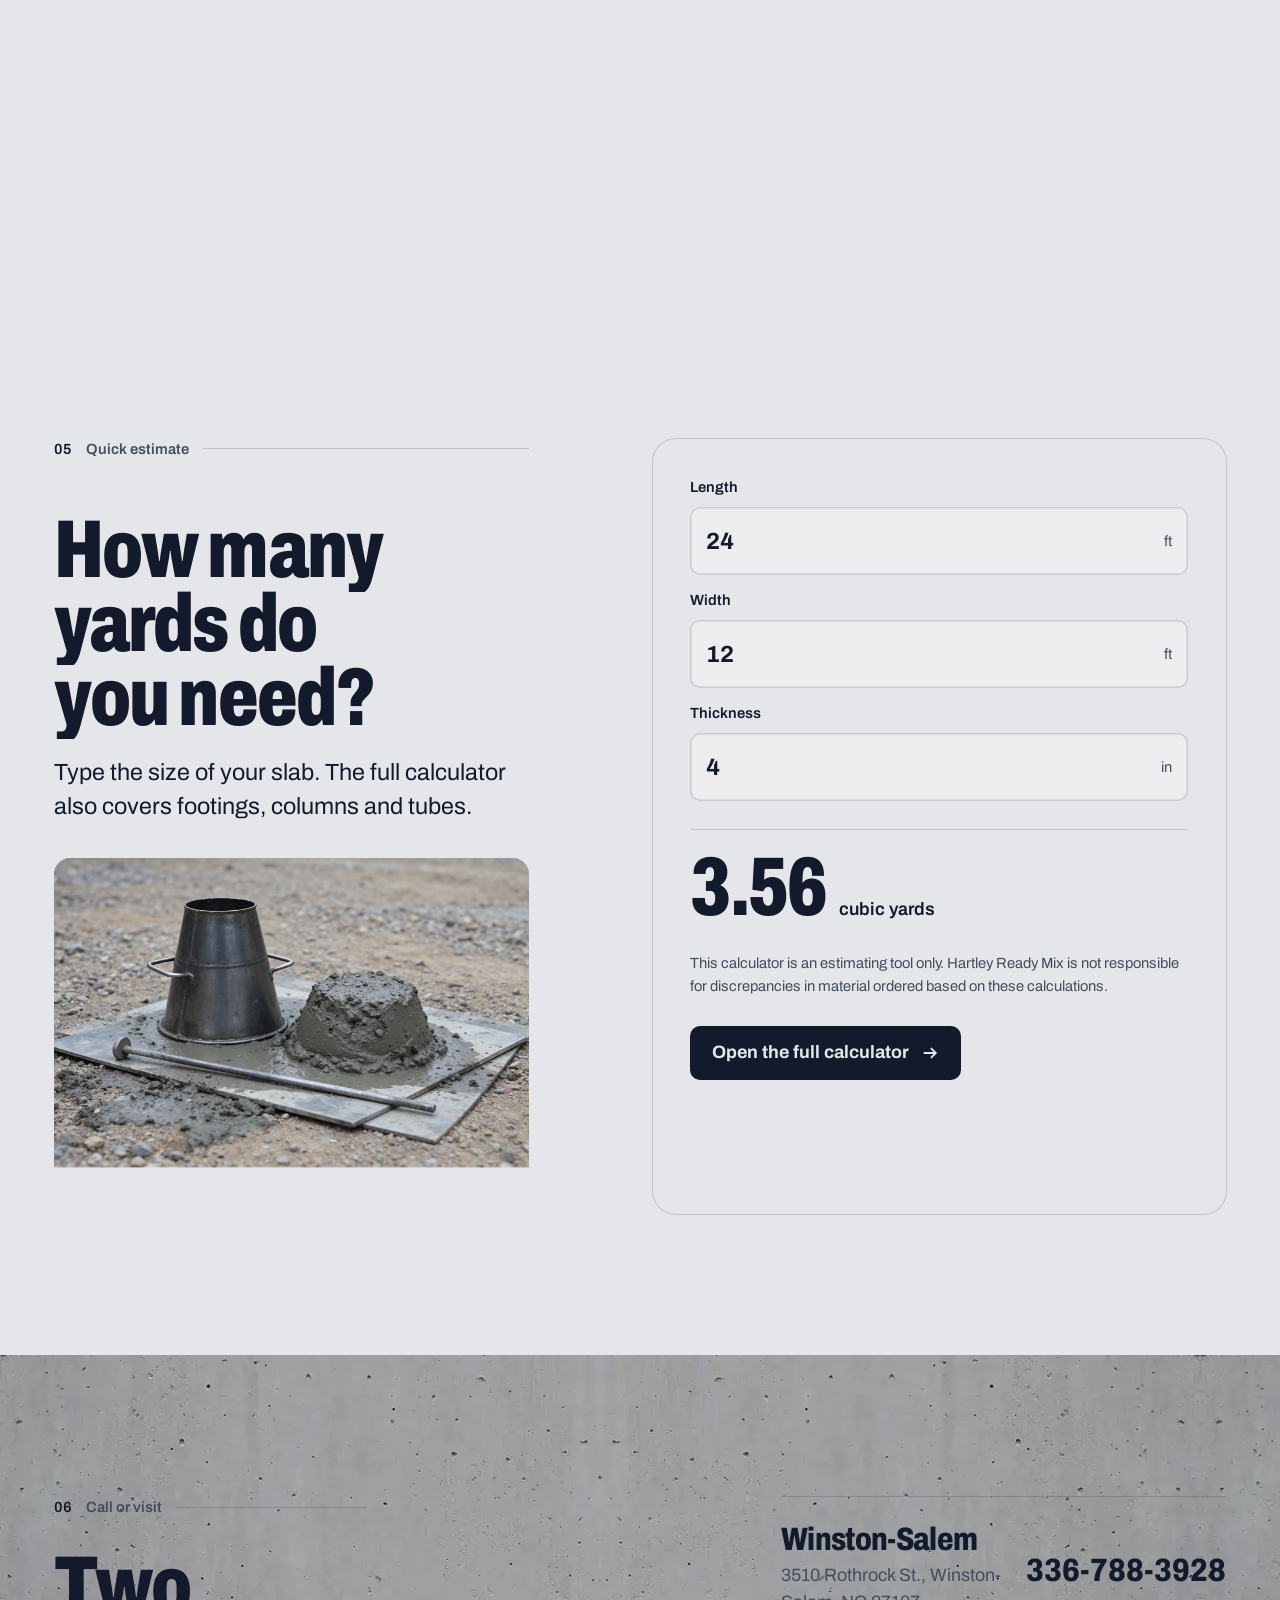
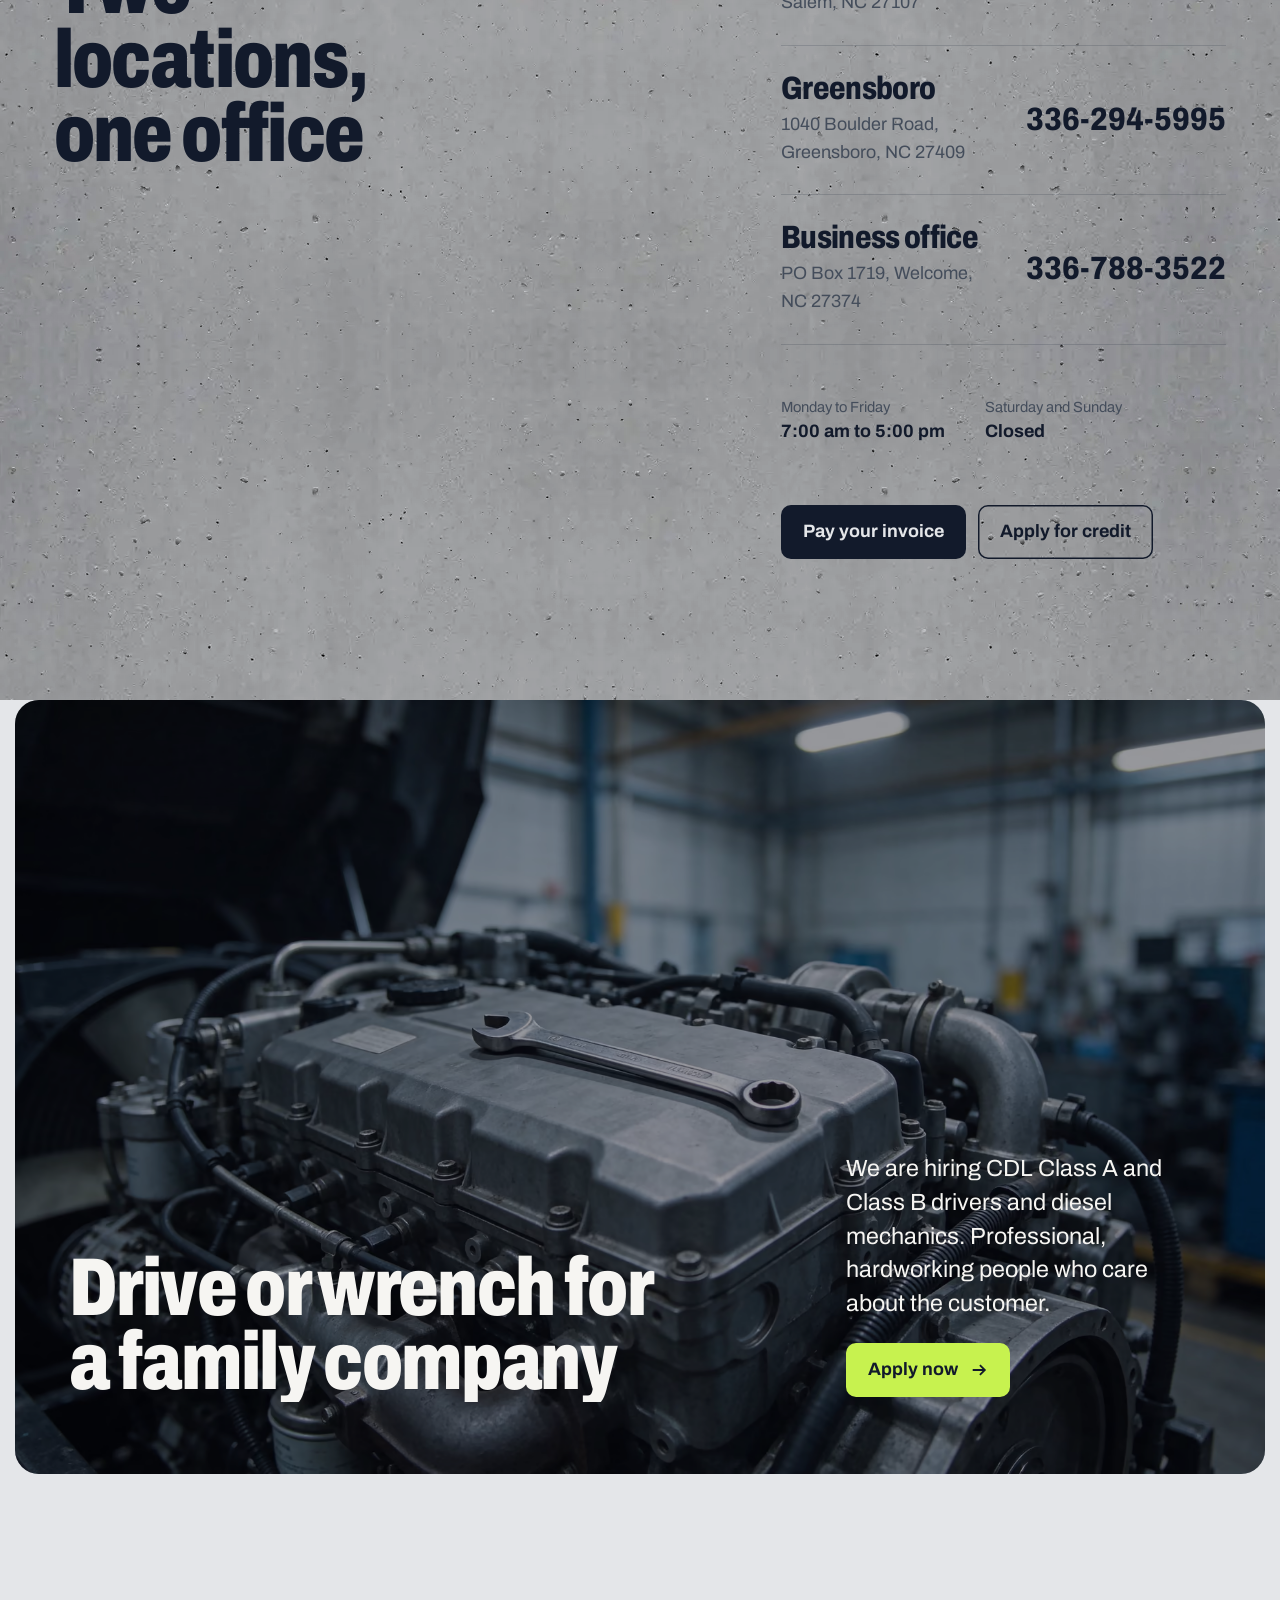
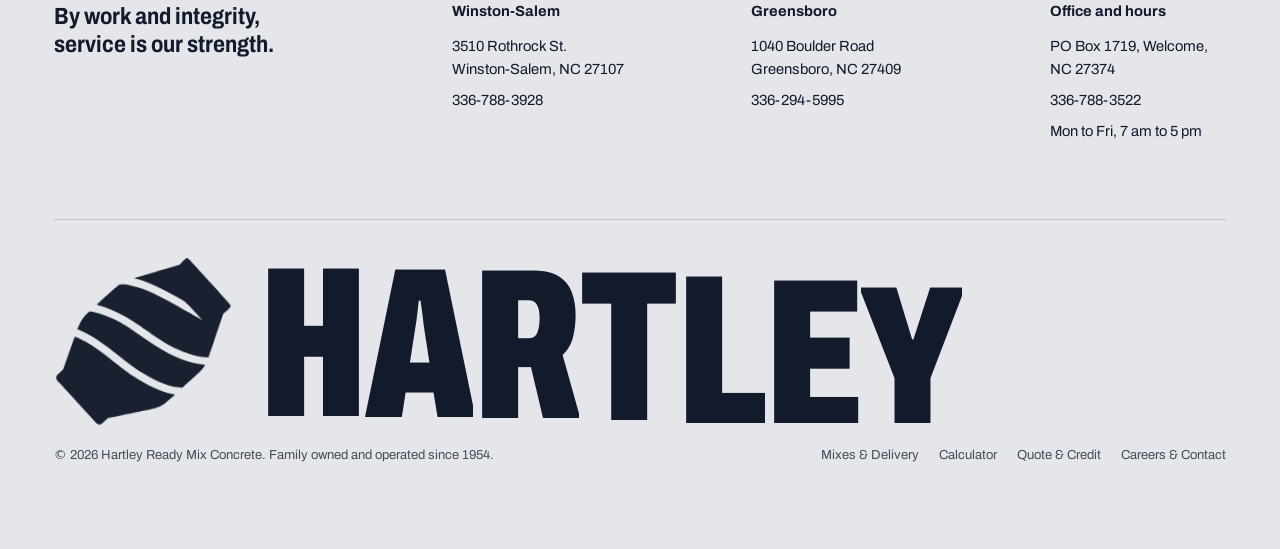
==== commit bce20d25: "Phone pass: full-screen menu, desktop tip in the note, bigger tap targets Menu button and panel belo" ====
--- a/index.html
+++ b/index.html
@@ -11,7 +11,7 @@
 <link rel="icon" href="assets/brand/favicon.svg" type="image/svg+xml">
 <link rel="preload" href="assets/fonts/archivo.woff2" as="font" type="font/woff2" crossorigin>
 <link rel="preload" as="image" href="assets/img/hero-pour-1600.avif" imagesrcset="assets/img/hero-pour-1000.avif 1000w, assets/img/hero-pour-1600.avif 1600w, assets/img/hero-pour-2400.avif 2400w" imagesizes="100vw" type="image/avif" fetchpriority="high">
-<link rel="stylesheet" href="assets/css/site.css">
+<link rel="stylesheet" href="assets/css/site.css?v=20261125d">
 <script>
   (function () {
     var d = document.documentElement;
@@ -63,9 +63,23 @@
         <svg aria-hidden="true"><use href="#phone"/></svg>
         <span>336-788-3928 <small>Winston-Salem</small></span>
       </a>
+      <button class="menu-btn" type="button" aria-expanded="false" aria-controls="mnav" data-mnav-open><span class="bars" aria-hidden="true"></span>Menu</button>
     </div>
   </div>
 </header>
+
+<div class="mnav" id="mnav" role="dialog" aria-modal="true" aria-label="Menu" hidden data-mnav>
+  <div class="wrap mnav-top">
+    <a class="brand" href="index.html" aria-label="Hartley Ready Mix Concrete, home"><svg viewBox="0 0 787 723" aria-hidden="true"><use href="#mark"/></svg><span class="brand-word"><b>HARTLEY</b><small>READY MIX CONCRETE</small></span></a>
+    <button class="menu-btn is-close" type="button" data-mnav-close><span class="bars" aria-hidden="true"></span>Close</button>
+  </div>
+  <nav class="wrap mnav-links" aria-label="Pages"><a href="index.html" aria-current="page"><i>01</i>Home</a><a href="mixes-delivery.html"><i>02</i>Mixes &amp; Delivery</a><a href="calculator.html"><i>03</i>Calculator</a><a href="quote-credit.html"><i>04</i>Quote &amp; Credit</a><a href="careers-contact.html"><i>05</i>Careers &amp; Contact</a></nav>
+  <div class="wrap mnav-foot">
+    <a class="btn btn-accent" href="tel:+13367883928"><svg aria-hidden="true"><use href="#phone"/></svg>Winston-Salem 336-788-3928</a>
+    <a class="btn btn-line" href="tel:+13362945995"><svg aria-hidden="true"><use href="#phone"/></svg>Greensboro 336-294-5995</a>
+    <p>Mon to Fri, 7 am to 5 pm</p>
+  </div>
+</div>
 
 <main id="main">
   <section class="hero" aria-labelledby="hero-title">
@@ -283,10 +297,10 @@
       <div class="col"><p class="tag">By work and integrity, service is our strength.</p></div>
       <div class="col"><h3>Winston-Salem</h3><p>3510 Rothrock St.<br>Winston-Salem, NC 27107</p><a href="tel:+13367883928">336-788-3928</a></div>
       <div class="col"><h3>Greensboro</h3><p>1040 Boulder Road<br>Greensboro, NC 27409</p><a href="tel:+13362945995">336-294-5995</a></div>
-      <div class="col" style="grid-column: span 2"><h3>Office and hours</h3><p>PO Box 1719, Welcome, NC 27374</p><a href="tel:+13367883522">336-788-3522</a><p>Mon to Fri, 7 am to 5 pm</p></div>
+      <div class="col col-wide"><h3>Office and hours</h3><p>PO Box 1719, Welcome, NC 27374</p><a href="tel:+13367883522">336-788-3522</a><p>Mon to Fri, 7 am to 5 pm</p></div>
     </div>
     <div class="foot-word" aria-hidden="true"><svg viewBox="0 0 787 723"><use href="#mark"/></svg><b>HARTLEY</b></div>
-    <div class="legal"><span>&copy; 2026 Hartley Ready Mix Concrete. Family owned and operated since 1954.</span><span><a href="mixes-delivery.html">Mixes &amp; Delivery</a> &middot; <a href="calculator.html">Calculator</a> &middot; <a href="quote-credit.html">Quote &amp; Credit</a> &middot; <a href="careers-contact.html">Careers &amp; Contact</a></span></div>
+    <div class="legal"><span>&copy; 2026 Hartley Ready Mix Concrete. Family owned and operated since 1954.</span><span><a href="mixes-delivery.html">Mixes &amp; Delivery</a> <a href="calculator.html">Calculator</a> <a href="quote-credit.html">Quote &amp; Credit</a> <a href="careers-contact.html">Careers &amp; Contact</a></span></div>
   </div>
 </footer>
 
@@ -308,6 +322,7 @@
     <button class="x" type="button" aria-label="Close note" data-vnote-close>&times;</button>
     <p class="label" id="vnote-title">Not part of the website. A personal note for Howard, from Ayoub at Baitti Studio.</p>
     <p>Hi Howard,</p>
+    <p class="tip">One tip first: this looks its best on a computer. If you are reading this on your phone, everything works there too, but please open it on a desktop or laptop when you can, so you see it the way it was designed.</p>
     <p>This is a working preview of a new website for Hartley Ready Mix, built over the last few weeks. Nothing here is final. The words, colours, layout and every photo can change. The forms are not connected yet, so nothing you type is sent.</p>
     <p>A personal word. There are plenty of agencies out there, and I believe I am the right fit for this. I would put more into Hartley than any of them, because I am building my studio from the ground up and this work matters to me. It is not just a website. Every project like this one moves me closer to retiring my dad, and I am not slowing down. If we work together, we both win.</p>
     <p>And if the answer is no, that is completely fine. I hope this note does not weigh on your decision either way. Thank you for taking a look.</p>
@@ -319,7 +334,7 @@
 <script src="assets/js/vendor/gsap.min.js" defer></script>
 <script src="assets/js/vendor/ScrollTrigger.min.js" defer></script>
 <script src="assets/js/vendor/SplitText.min.js" defer></script>
-<script src="assets/js/site.js" defer></script>
-<script src="assets/js/watch.js" defer></script>
+<script src="assets/js/site.js?v=20261125d" defer></script>
+<script src="assets/js/watch.js?v=20261125d" defer></script>
 </body>
 </html>
--- a/assets/css/site.css
+++ b/assets/css/site.css
@@ -556,3 +556,66 @@
 @media (max-width: 1080px) {
   .split > .l.half, .split > .r.half, .acct { grid-column: 1 / -1; }
 }
+.vnote-card .tip { background: #f1ecdf; border-radius: 6px; padding: 12px 14px; font-size: 15.5px; line-height: 1.5; }
+
+/* ===== Phone pass ===== */
+.legal span:last-child { display: flex; flex-wrap: wrap; gap: 0 20px; }
+/* Menu button and full-screen menu (below 1080px, where the inline nav hides) */
+.menu-btn { display: none; align-items: center; gap: 10px; min-height: 44px; padding: 0 16px 0 14px; border: 0; border-radius: var(--r-sm); cursor: pointer; background: oklch(1 0 0 / 0.14); color: inherit; font-weight: 600; font-size: 15px; }
+.menu-btn .bars { position: relative; width: 18px; height: 10px; }
+.menu-btn .bars::before, .menu-btn .bars::after { content: ""; position: absolute; left: 0; right: 0; height: 2px; border-radius: 2px; background: currentColor; transition: transform .35s var(--ease-out); }
+.menu-btn .bars::before { top: 0; } .menu-btn .bars::after { bottom: 0; }
+.menu-btn.is-close .bars::before { transform: translateY(4px) rotate(45deg); }
+.menu-btn.is-close .bars::after { transform: translateY(-4px) rotate(-45deg); }
+body.p404 .menu-btn { background: color-mix(in oklch, var(--ink) 9%, transparent); }
+.mnav { position: fixed; inset: 0; z-index: 88; display: flex; flex-direction: column; overflow-y: auto; overscroll-behavior: contain;
+  background: oklch(0.16 0.02 262); color: oklch(0.97 0.004 85); padding-bottom: calc(24px + env(safe-area-inset-bottom)); }
+.mnav[hidden] { display: none; }
+.mnav-top { display: flex; align-items: center; justify-content: space-between; padding-block: 22px; }
+.mnav-top .brand svg { width: 42px; color: var(--accent); }
+.mnav-links { display: grid; margin-top: clamp(16px, 5vh, 48px); }
+.mnav-links a { display: flex; align-items: baseline; gap: 14px; padding: 12px 0; border-bottom: 1px solid oklch(1 0 0 / 0.12); font-size: clamp(2.2rem, 9vw, 3.6rem); font-weight: 850; font-stretch: 72%; line-height: 1; letter-spacing: -0.01em; }
+.mnav-links a i { font-style: normal; font-size: 13px; font-weight: 600; font-stretch: 100%; opacity: .6; font-variant-numeric: tabular-nums; }
+.mnav-links a[aria-current] { color: var(--accent); }
+.mnav-foot { display: grid; gap: 10px; margin-top: auto; padding-top: 32px; }
+.mnav-foot .btn { justify-content: flex-start; }
+.mnav-foot .btn-line { box-shadow: inset 0 0 0 1.5px oklch(1 0 0 / 0.3); }
+.mnav-foot p { font-size: var(--step--1); opacity: .7; margin-top: 4px; }
+html.menu-open { overflow: hidden; }
+
+/* Bigger tap areas without changing the layout */
+.hero-bar a.tel, .foot-grid a, .legal a, .loc .tel, .loc-card .tel { display: inline-block; padding-block: 12px; margin-block: -12px; }
+.foot-grid .col-wide { grid-column: span 2; }
+
+@media (max-width: 1080px) {
+  .menu-btn { display: inline-flex; }
+  .hdr-tools { gap: 8px; }
+  /* the delivery area stacks: copy, then map */
+  .area-copy, .map { grid-column: 1 / -1; margin-right: 0; }
+  .area .count b { font-size: clamp(4.5rem, 3rem + 10vw, 7rem); }
+}
+@media (max-width: 640px) {
+  /* map: dots and the two yards only, the town list below carries the names */
+  .map .town text { display: none; }
+  .map .town circle { r: 11px; }
+  .map .yard circle { r: 22px; }
+  .map .yard text { font-size: 44px; }
+  .map { margin-top: 8px; }
+  .map-note { position: static; margin-top: 8px; }
+  .count span { max-width: none; }
+  .foot-grid .col-wide { grid-column: 1 / -1; }
+  .legal { flex-direction: column; }
+  .legal span:last-child { display: grid; grid-template-columns: 1fr 1fr; gap: 0 16px; }
+  .legal span:last-child a { padding-block: 12px; margin-block: 0; }
+  .site-footer { padding-bottom: calc(170px + env(safe-area-inset-bottom)); }
+  .dock { right: 12px; gap: 6px; }
+  .theme-toggle, .vnote-tab { height: 42px; }
+  .theme-toggle { width: 42px; }
+  .hero-body { padding-top: 120px; }
+  .page-hero .wrap { padding-top: 120px; }
+}
+@media (max-width: 640px) {
+  .map .yard[data-x="358.7"] text { text-anchor: end; transform: translateX(-44px); }
+  .hero-bar { padding-bottom: calc(150px + env(safe-area-inset-bottom)); }
+  .hero-bar dl:nth-of-type(3) { display: none; }
+}
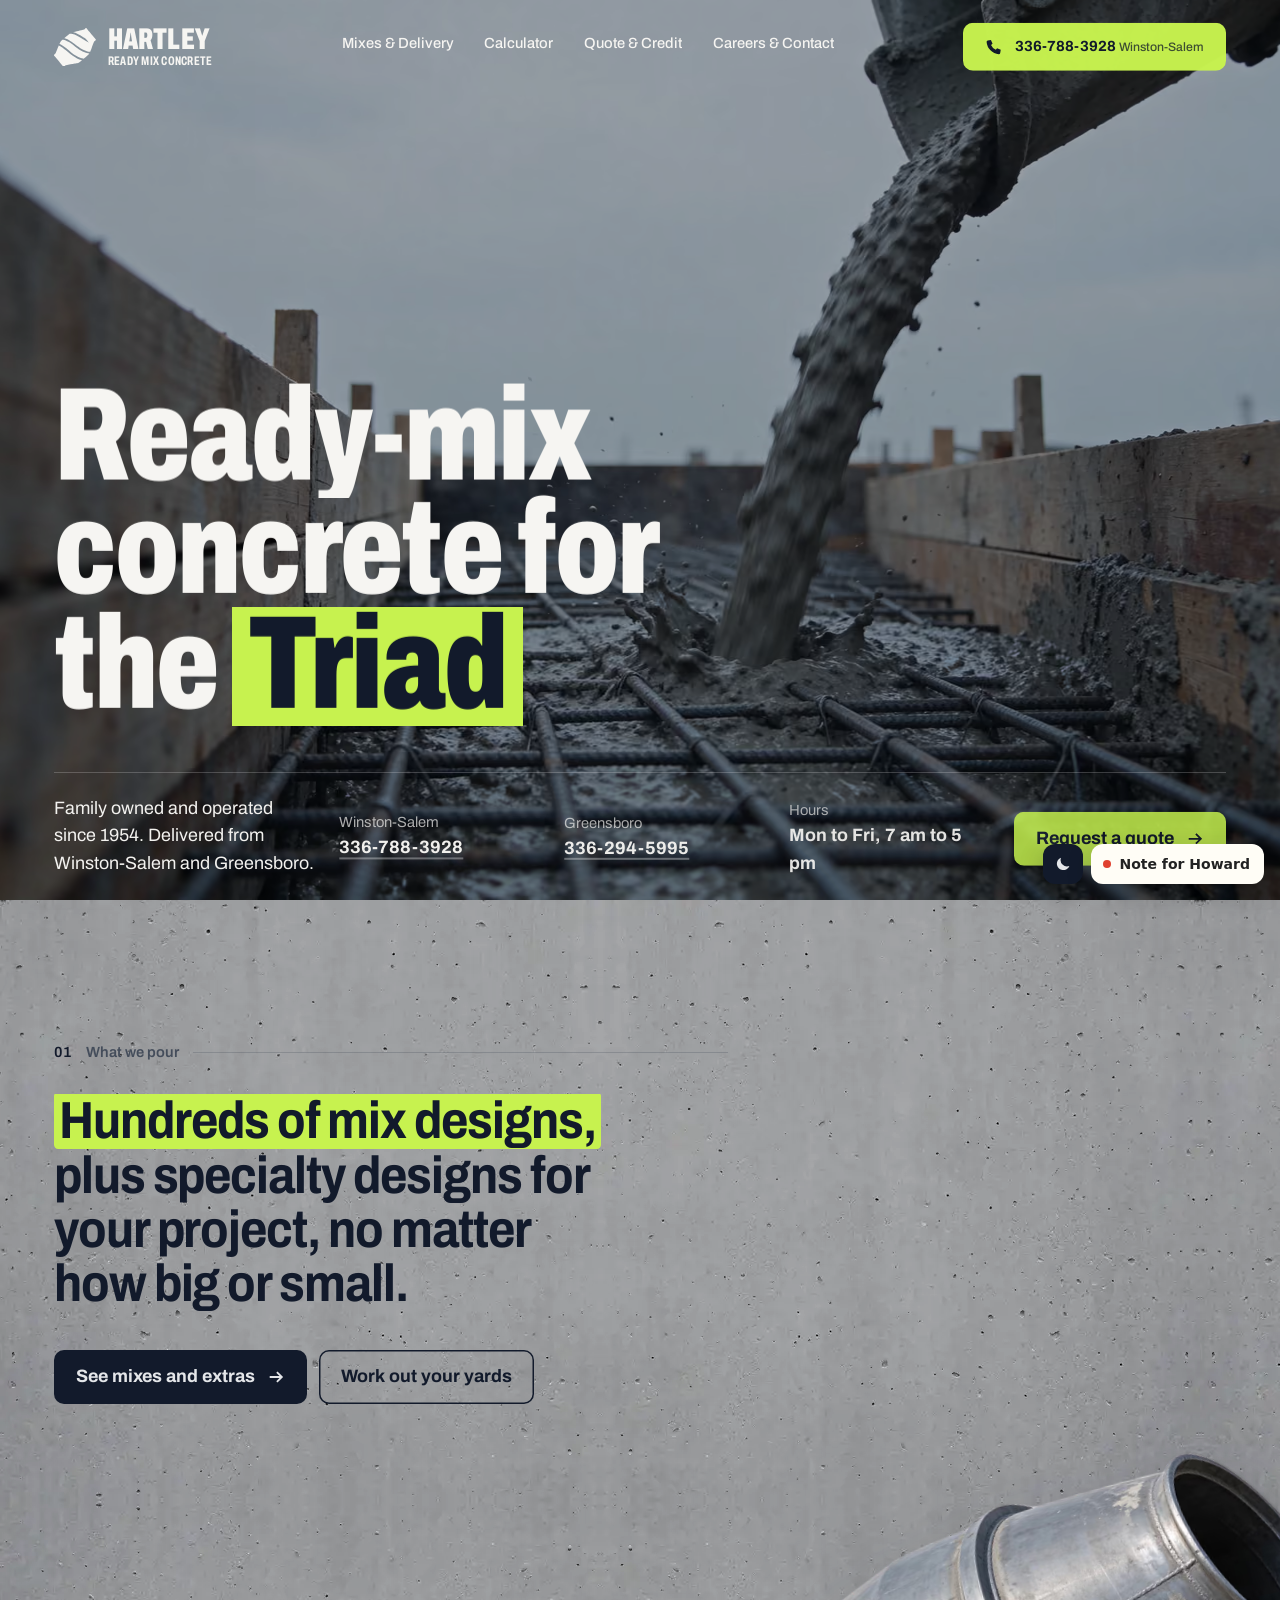
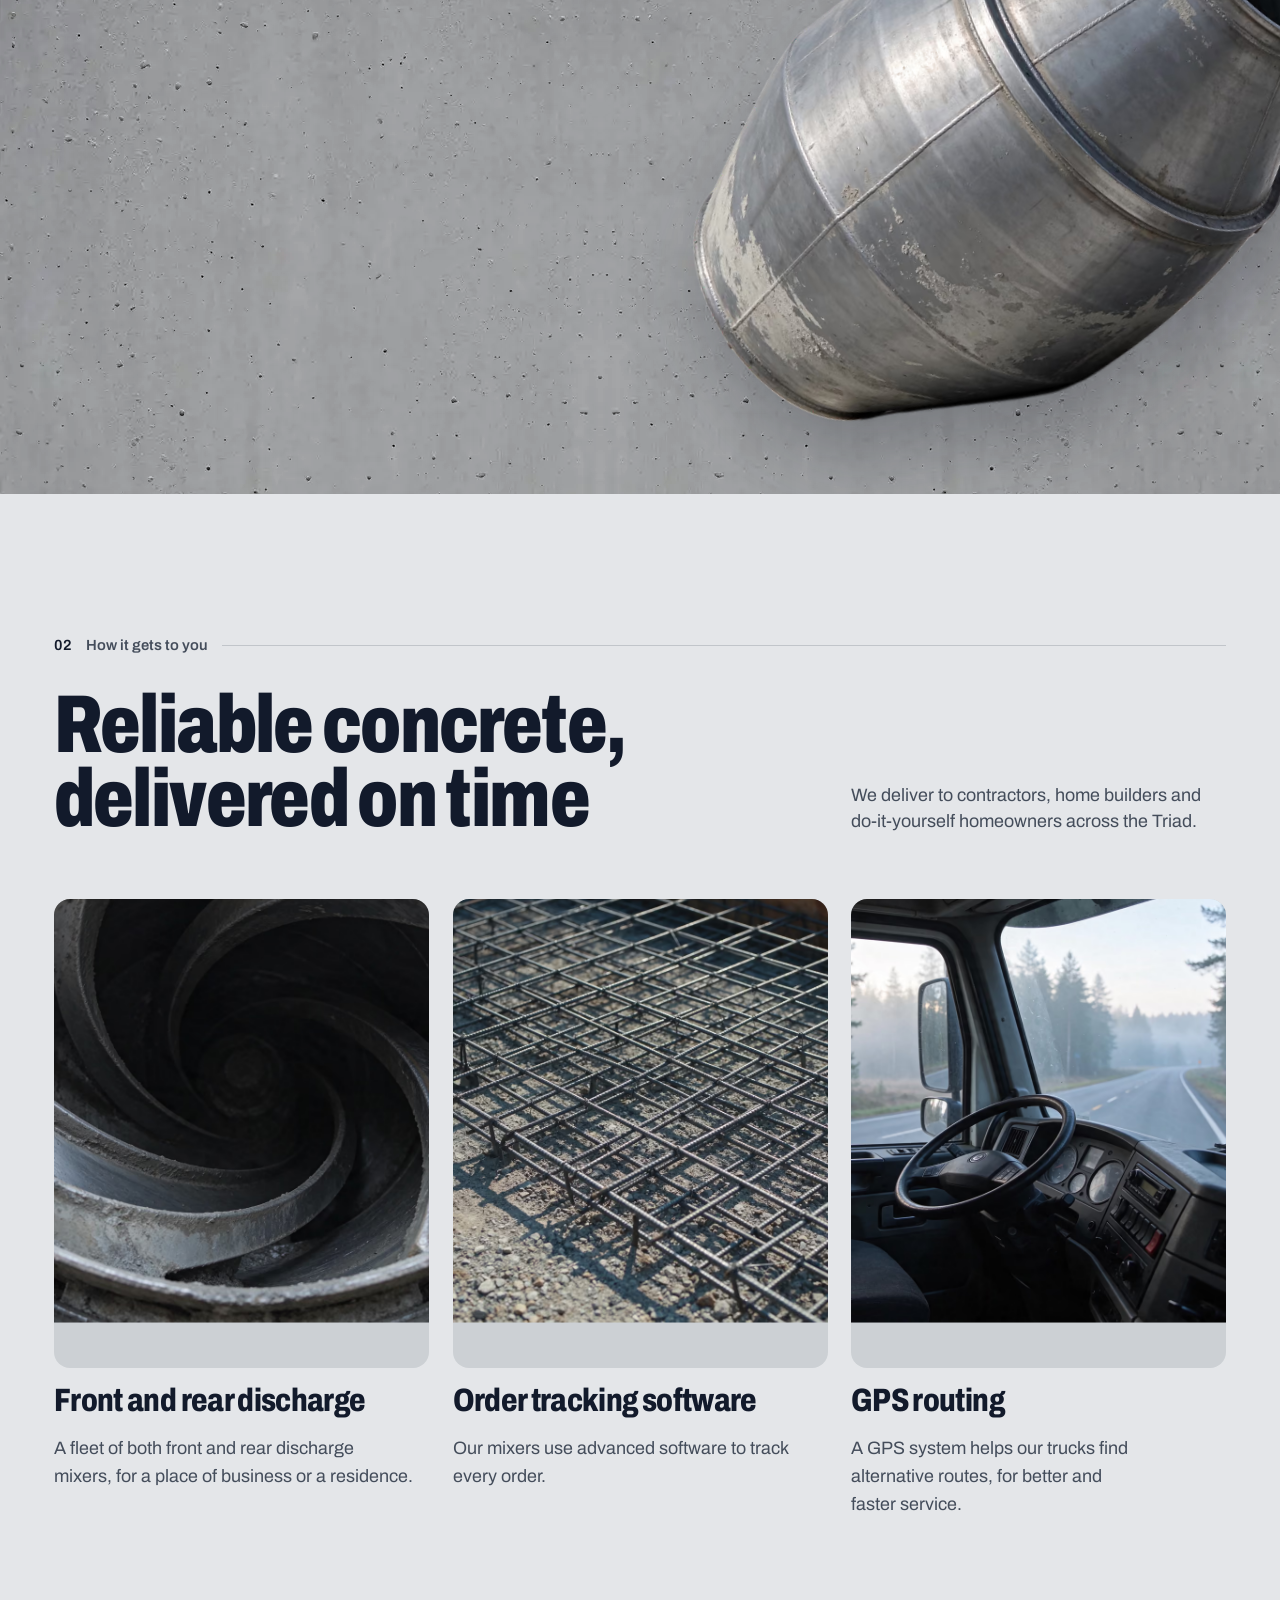
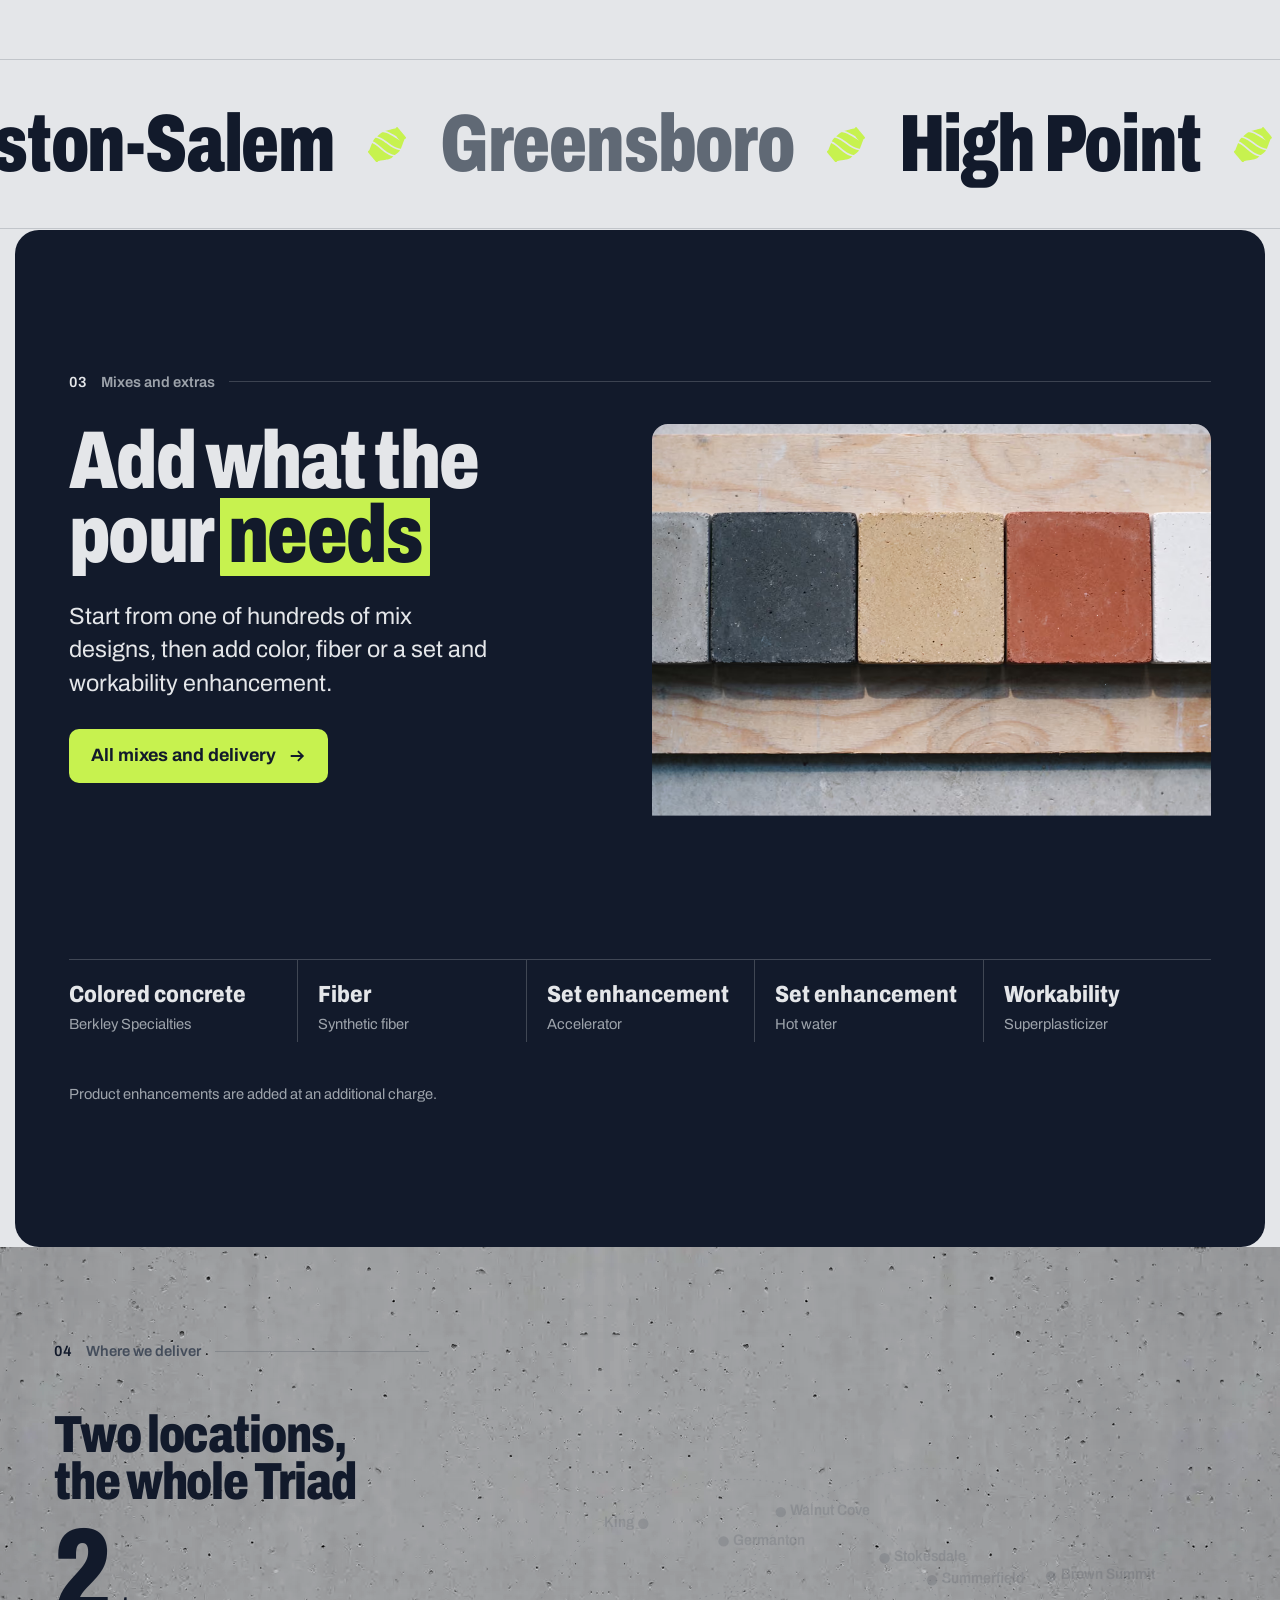
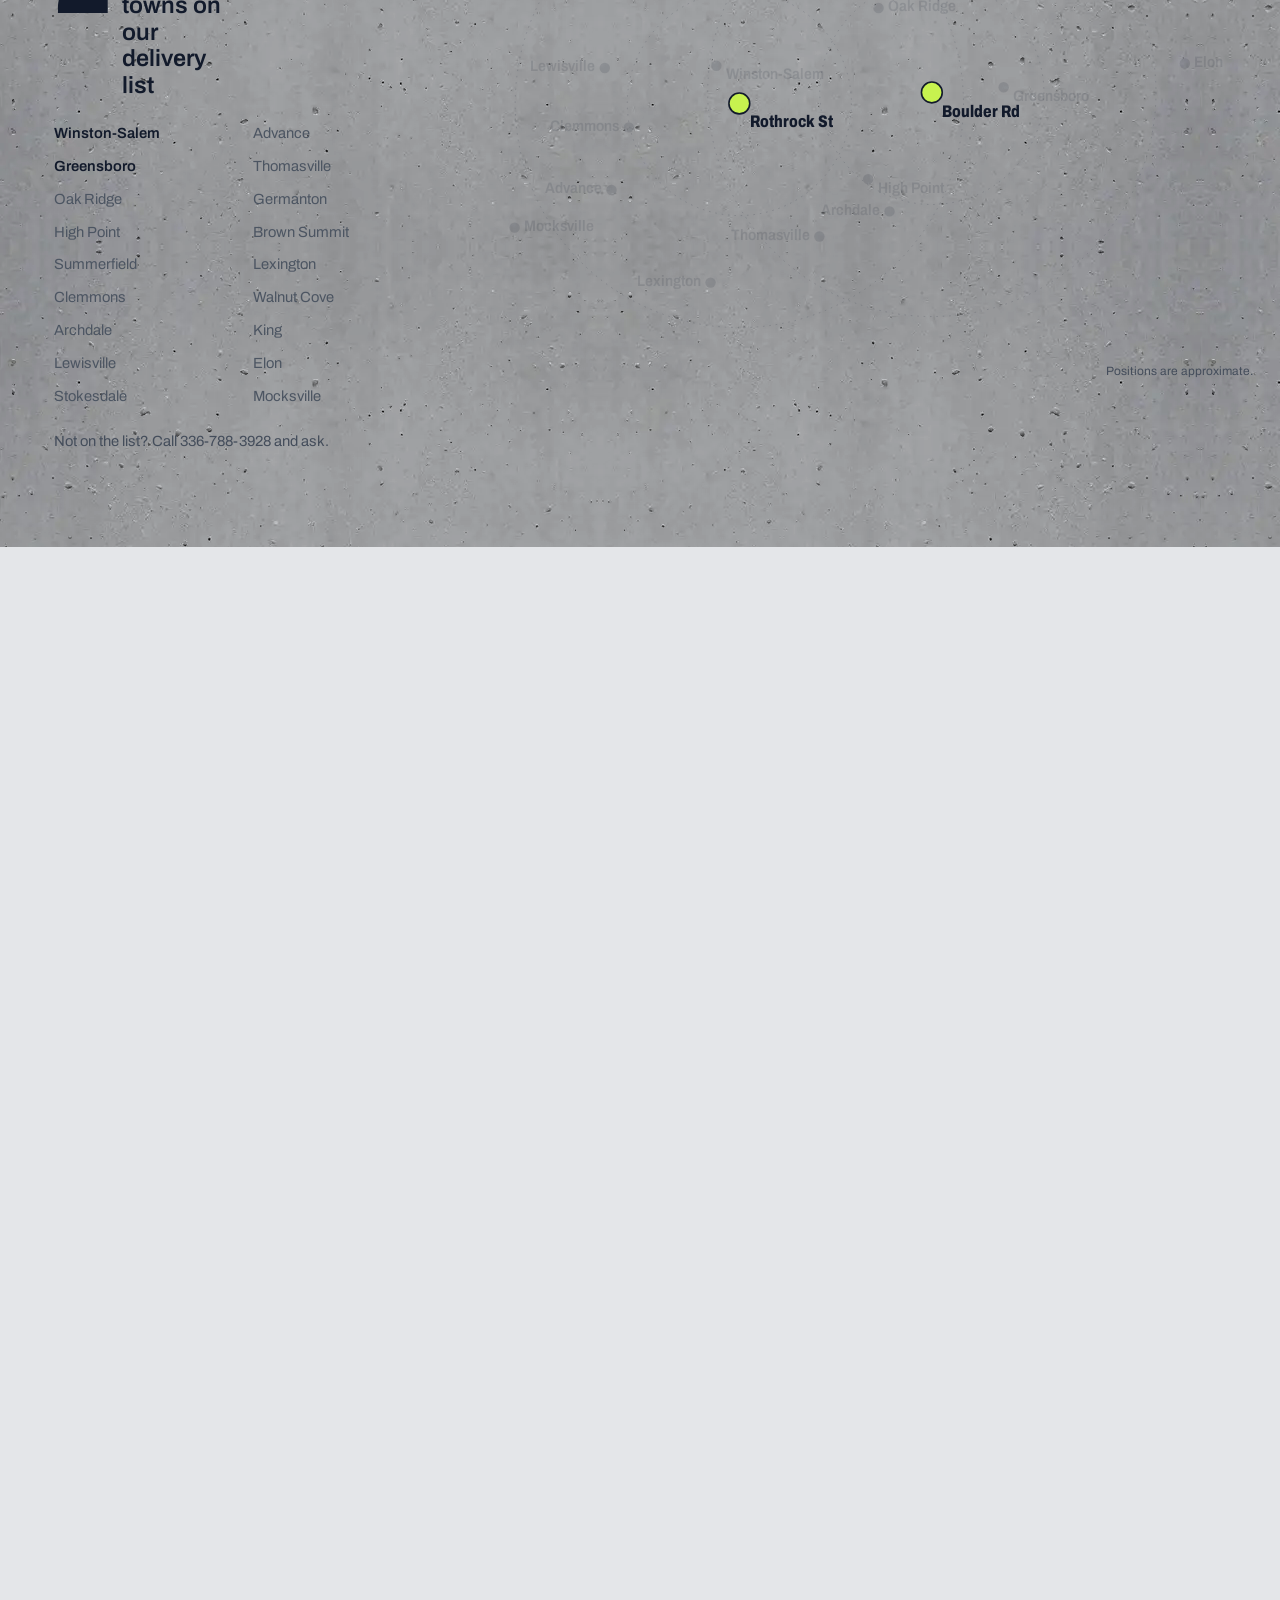
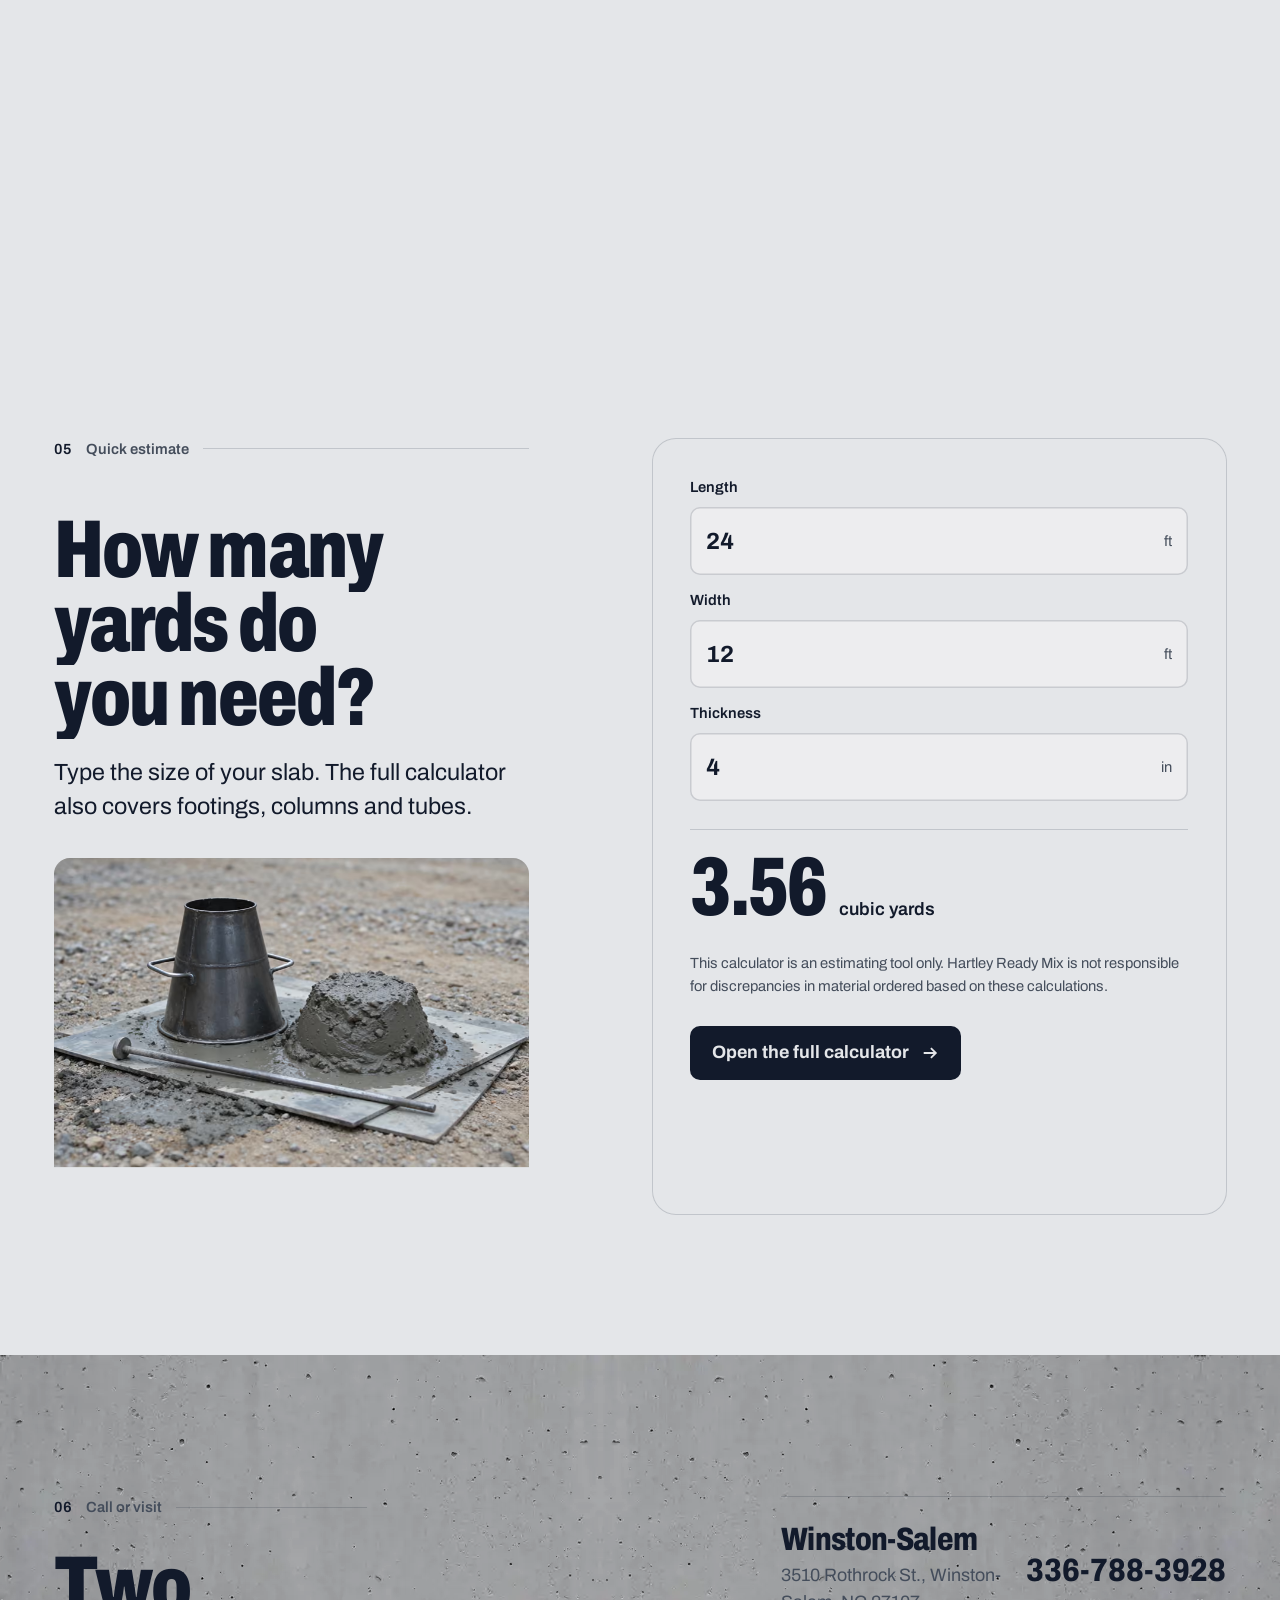
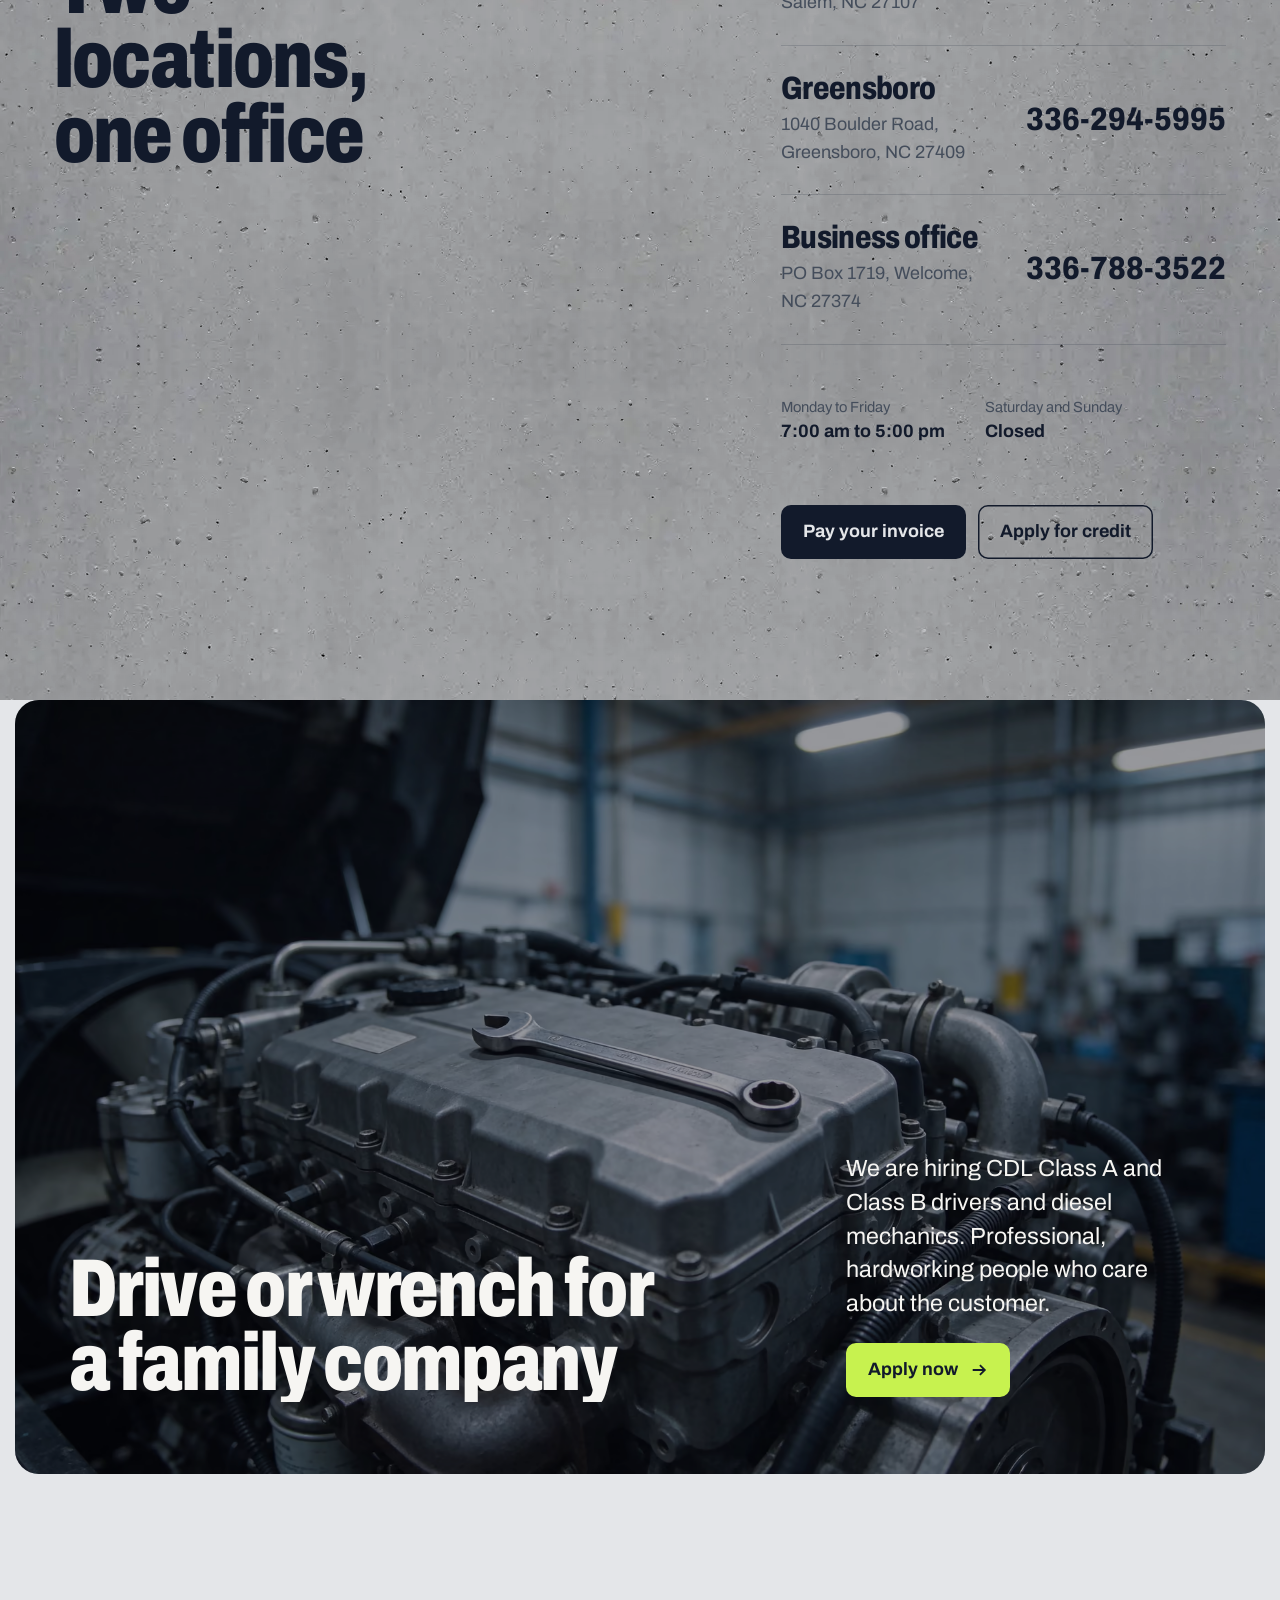
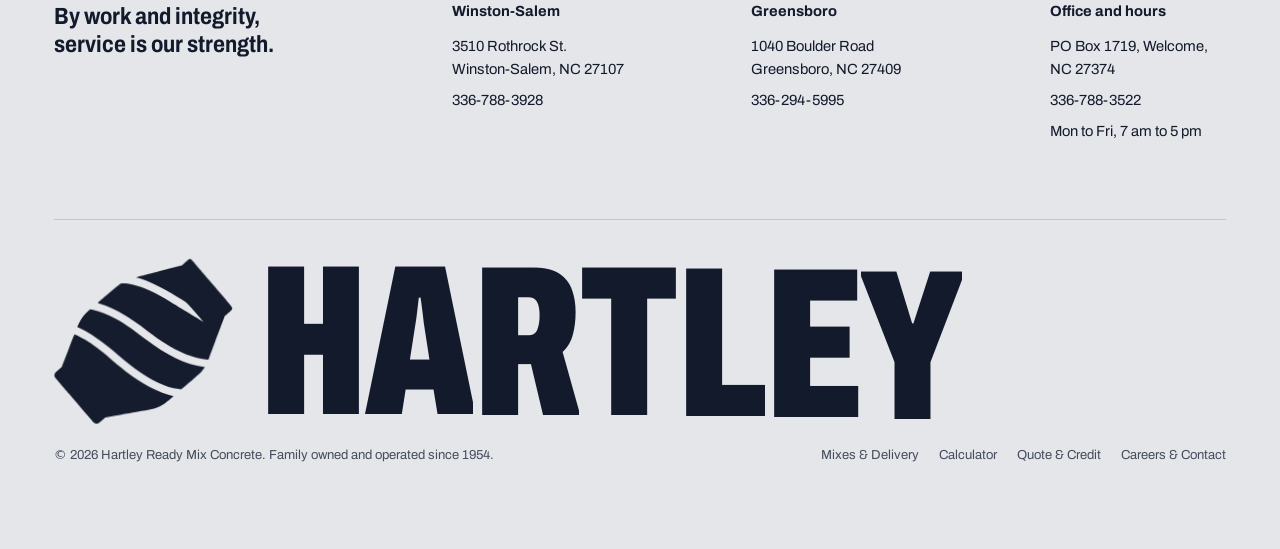
==== commit cf06db1d: "Phone header follows the reader: Menu button stays reachable after the hero Co-Authored-By: Claude O" ====
--- a/index.html
+++ b/index.html
@@ -11,7 +11,7 @@
 <link rel="icon" href="assets/brand/favicon.svg" type="image/svg+xml">
 <link rel="preload" href="assets/fonts/archivo.woff2" as="font" type="font/woff2" crossorigin>
 <link rel="preload" as="image" href="assets/img/hero-pour-1600.avif" imagesrcset="assets/img/hero-pour-1000.avif 1000w, assets/img/hero-pour-1600.avif 1600w, assets/img/hero-pour-2400.avif 2400w" imagesizes="100vw" type="image/avif" fetchpriority="high">
-<link rel="stylesheet" href="assets/css/site.css?v=20261125d">
+<link rel="stylesheet" href="assets/css/site.css?v=20261125e">
 <script>
   (function () {
     var d = document.documentElement;
@@ -334,7 +334,7 @@
 <script src="assets/js/vendor/gsap.min.js" defer></script>
 <script src="assets/js/vendor/ScrollTrigger.min.js" defer></script>
 <script src="assets/js/vendor/SplitText.min.js" defer></script>
-<script src="assets/js/site.js?v=20261125d" defer></script>
-<script src="assets/js/watch.js?v=20261125d" defer></script>
+<script src="assets/js/site.js?v=20261125e" defer></script>
+<script src="assets/js/watch.js?v=20261125e" defer></script>
 </body>
 </html>
--- a/assets/css/site.css
+++ b/assets/css/site.css
@@ -590,6 +590,12 @@
 @media (max-width: 1080px) {
   .menu-btn { display: inline-flex; }
   .hdr-tools { gap: 8px; }
+  /* the header follows the reader once the hero is gone */
+  .site-header { position: fixed; transition: transform .45s var(--ease-out); }
+  html.hdr-float .site-header { background: oklch(0.16 0.02 262); color: oklch(0.97 0.004 85); }
+  html.hdr-float .site-header .wrap { padding-block: 10px; }
+  html.hdr-float body.p404 .menu-btn { background: oklch(1 0 0 / 0.14); }
+  html.hdr-float.hdr-hide .site-header { transform: translateY(-100%); }
   /* the delivery area stacks: copy, then map */
   .area-copy, .map { grid-column: 1 / -1; margin-right: 0; }
   .area .count b { font-size: clamp(4.5rem, 3rem + 10vw, 7rem); }
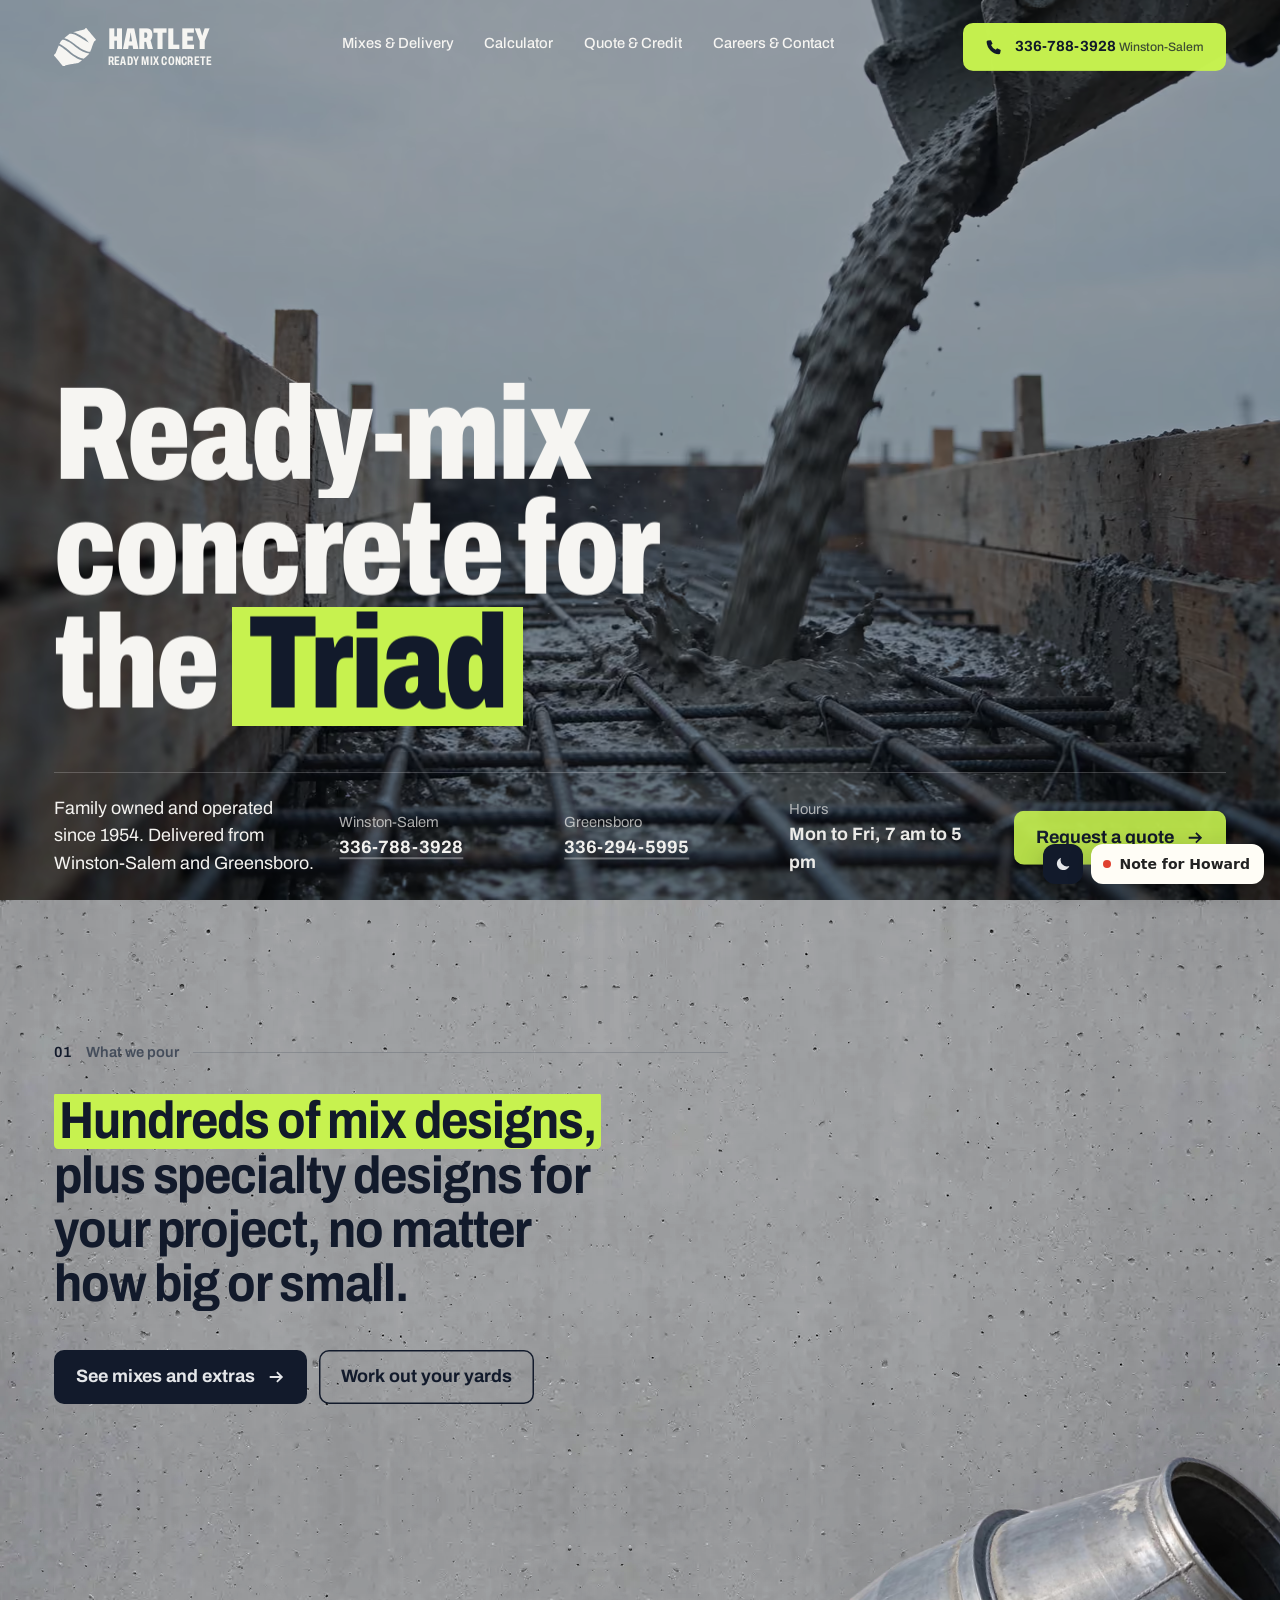
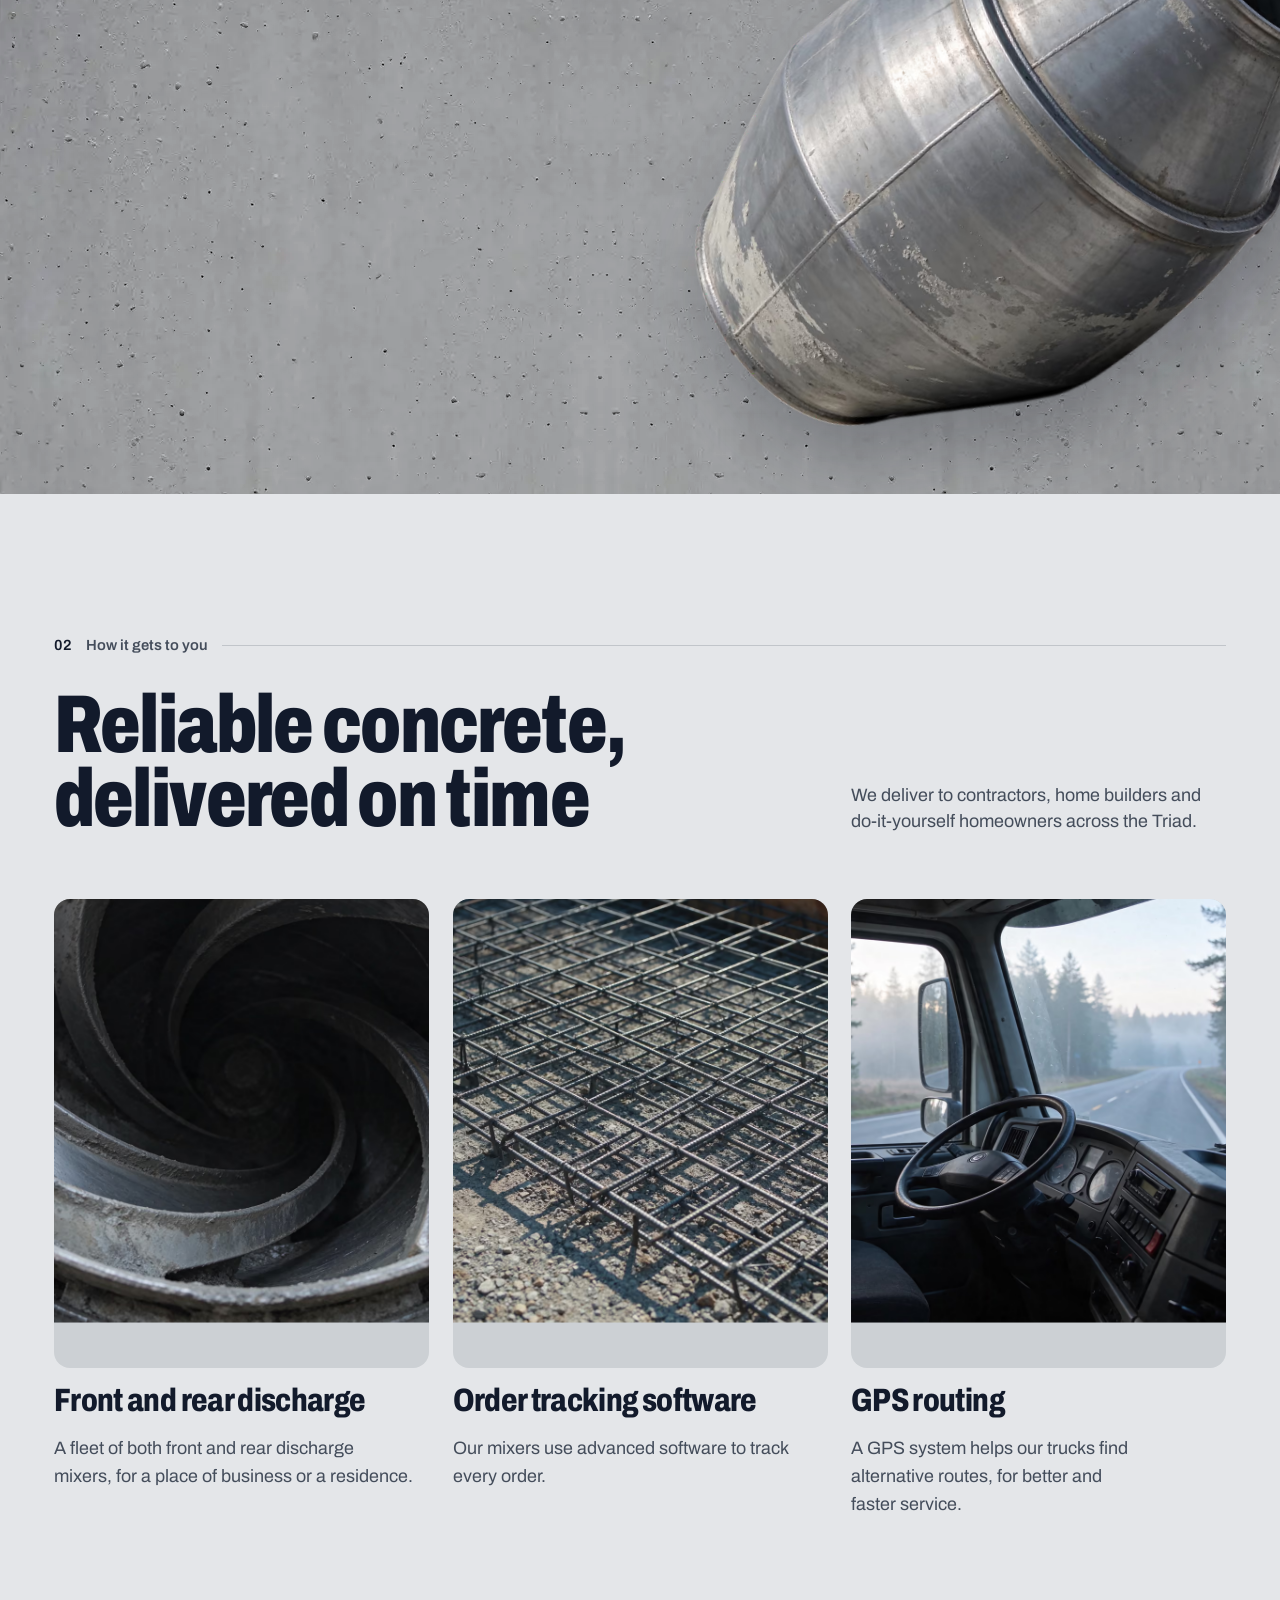
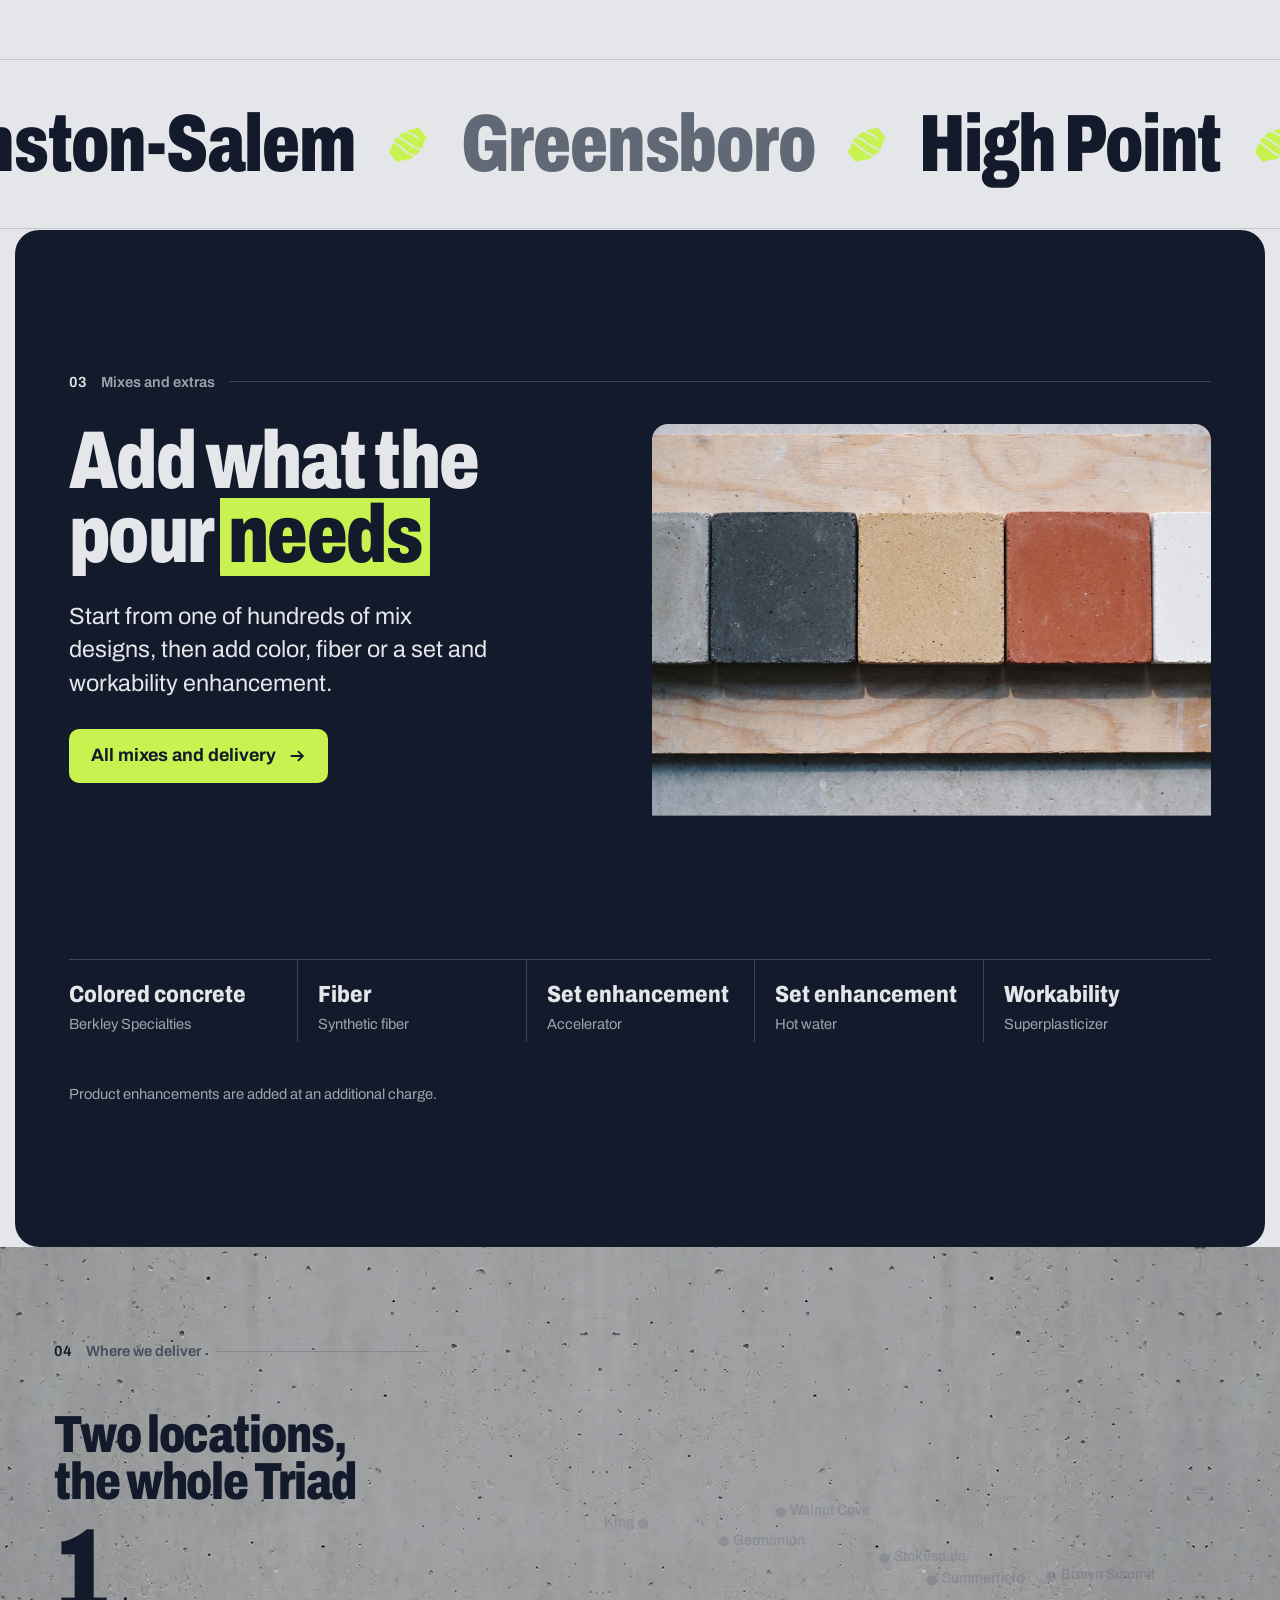
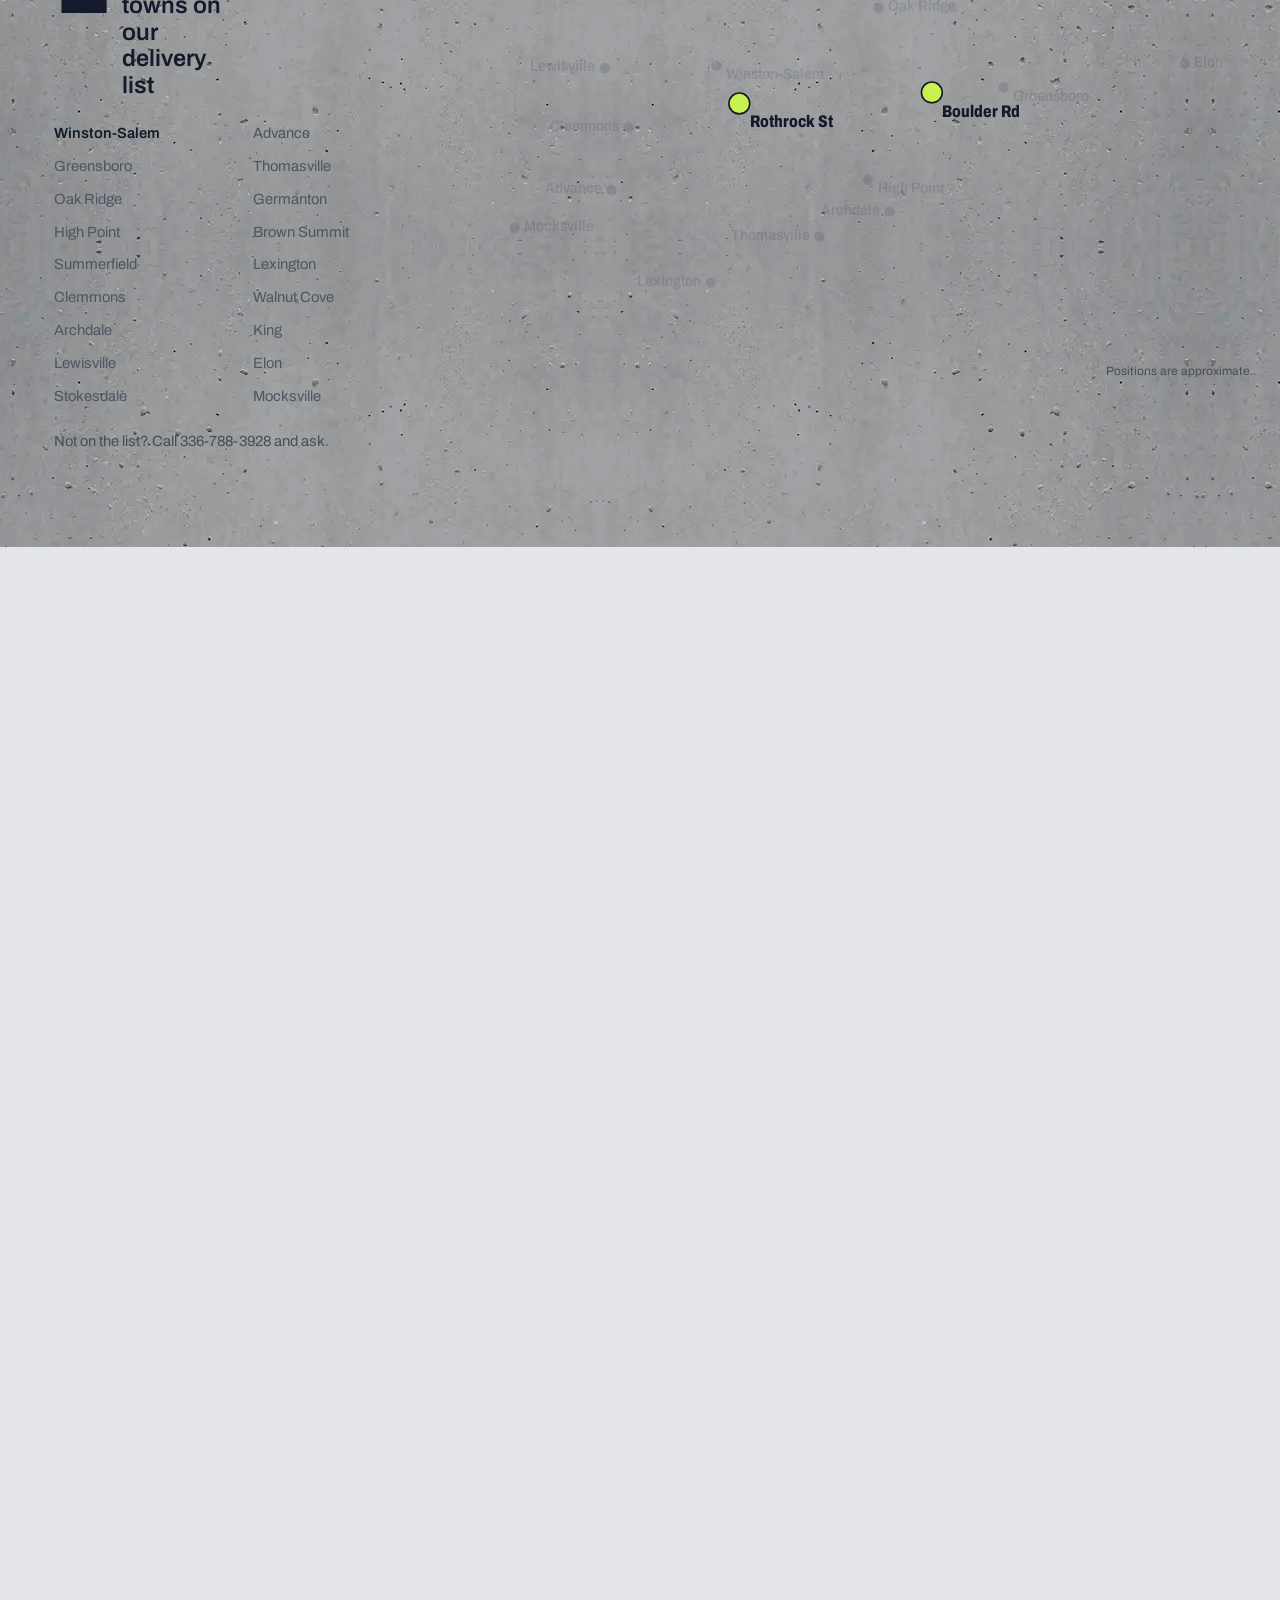
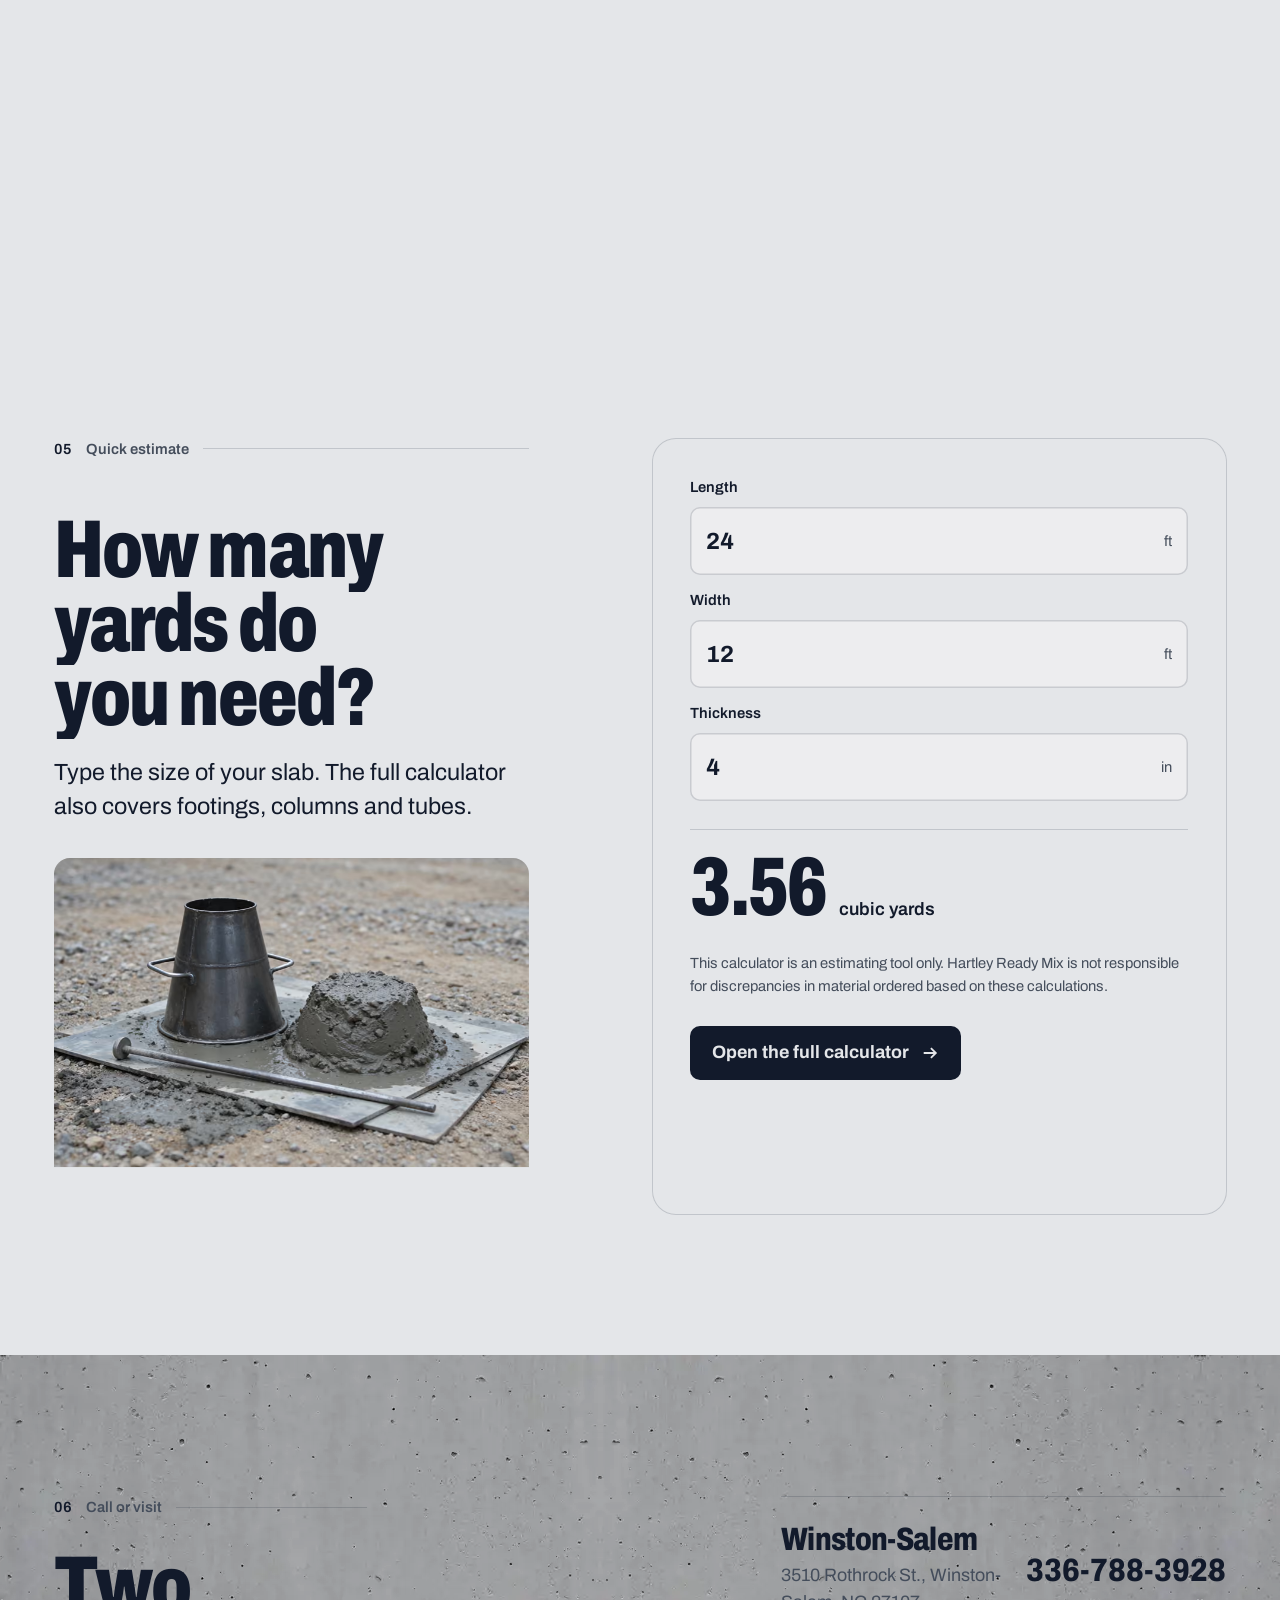
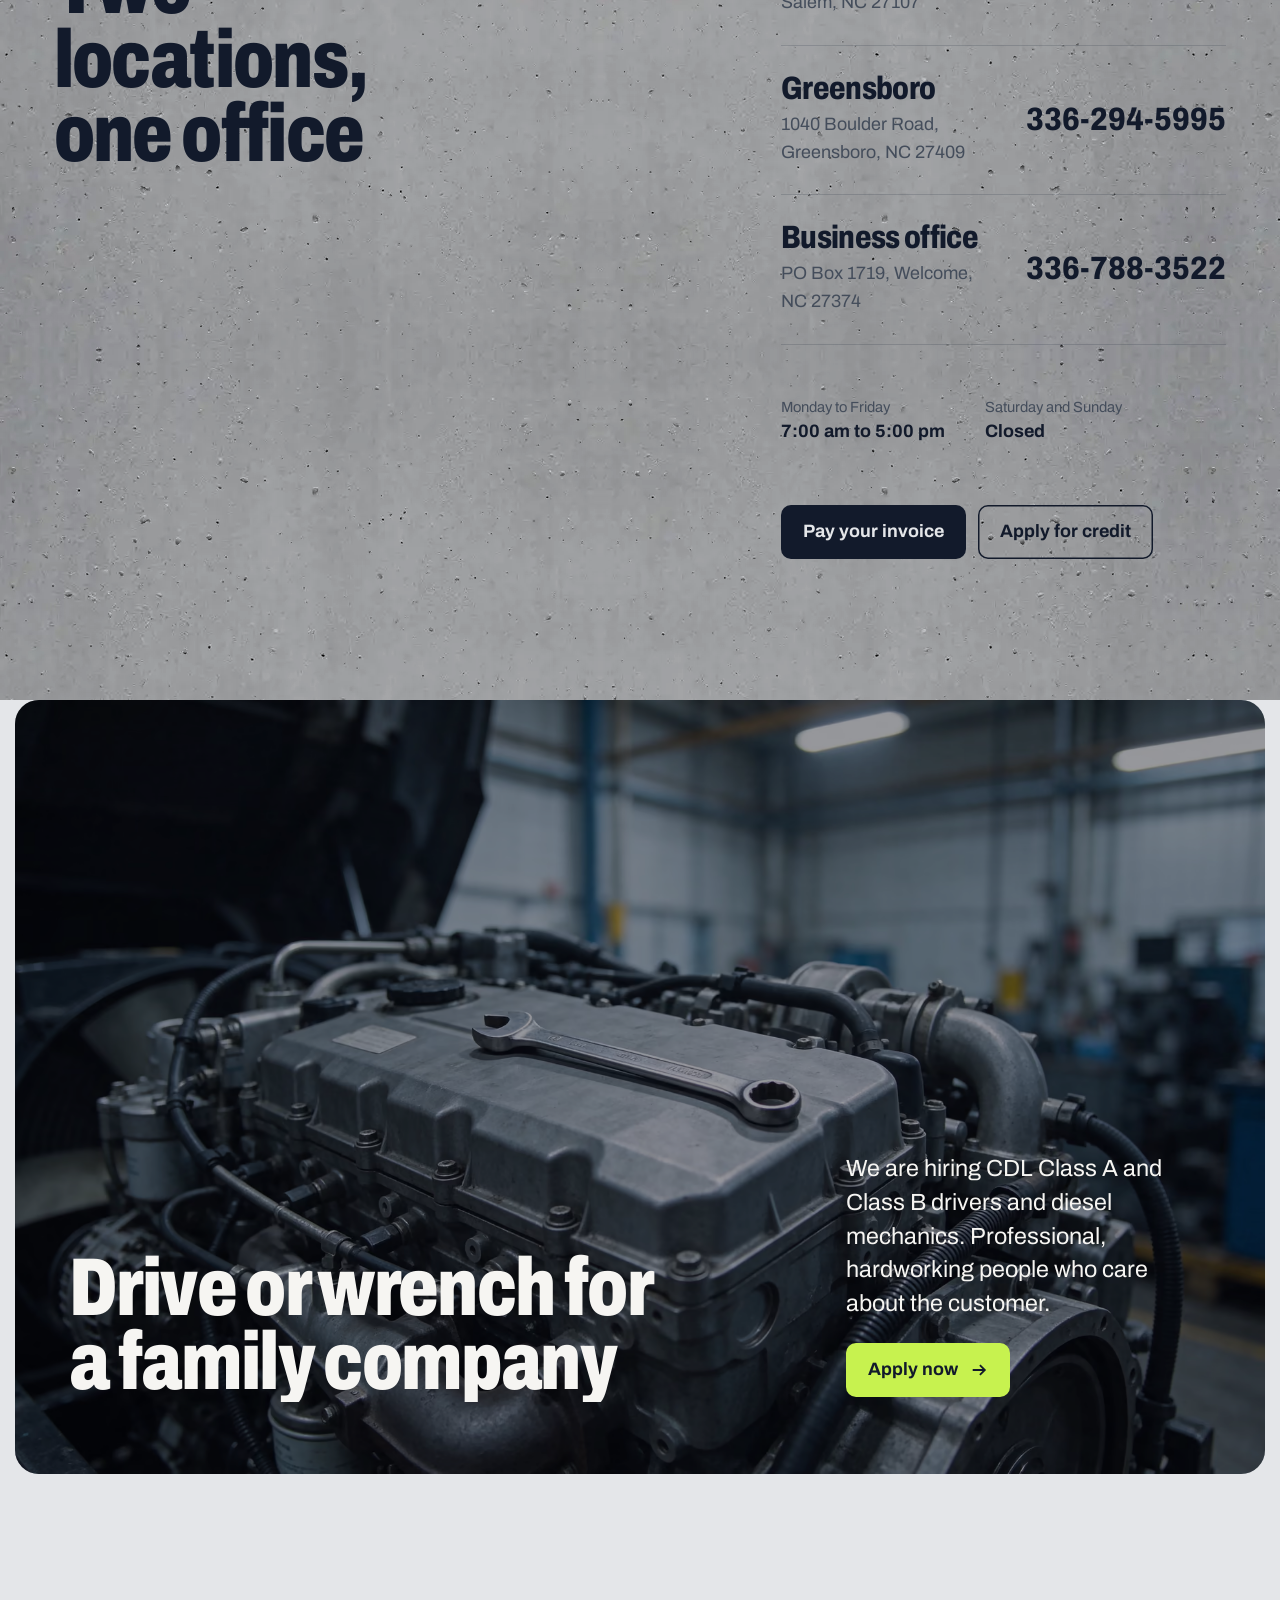
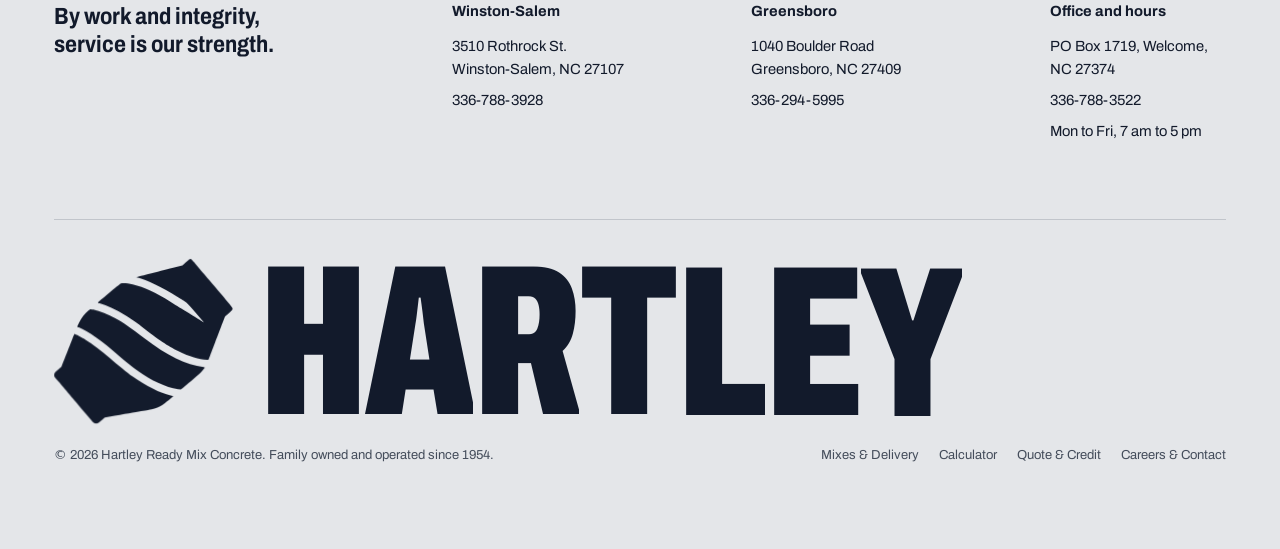
==== commit 0af66ed6: "Visit alerts: on-screen confirmation for ?me, ?ping sends a test alert Co-Authored-By: Claude Opus 5" ====
--- a/index.html
+++ b/index.html
@@ -11,7 +11,7 @@
 <link rel="icon" href="assets/brand/favicon.svg" type="image/svg+xml">
 <link rel="preload" href="assets/fonts/archivo.woff2" as="font" type="font/woff2" crossorigin>
 <link rel="preload" as="image" href="assets/img/hero-pour-1600.avif" imagesrcset="assets/img/hero-pour-1000.avif 1000w, assets/img/hero-pour-1600.avif 1600w, assets/img/hero-pour-2400.avif 2400w" imagesizes="100vw" type="image/avif" fetchpriority="high">
-<link rel="stylesheet" href="assets/css/site.css?v=20261125e">
+<link rel="stylesheet" href="assets/css/site.css?v=20261125f">
 <script>
   (function () {
     var d = document.documentElement;
@@ -334,7 +334,7 @@
 <script src="assets/js/vendor/gsap.min.js" defer></script>
 <script src="assets/js/vendor/ScrollTrigger.min.js" defer></script>
 <script src="assets/js/vendor/SplitText.min.js" defer></script>
-<script src="assets/js/site.js?v=20261125e" defer></script>
-<script src="assets/js/watch.js?v=20261125e" defer></script>
+<script src="assets/js/site.js?v=20261125f" defer></script>
+<script src="assets/js/watch.js?v=20261125f" defer></script>
 </body>
 </html>
